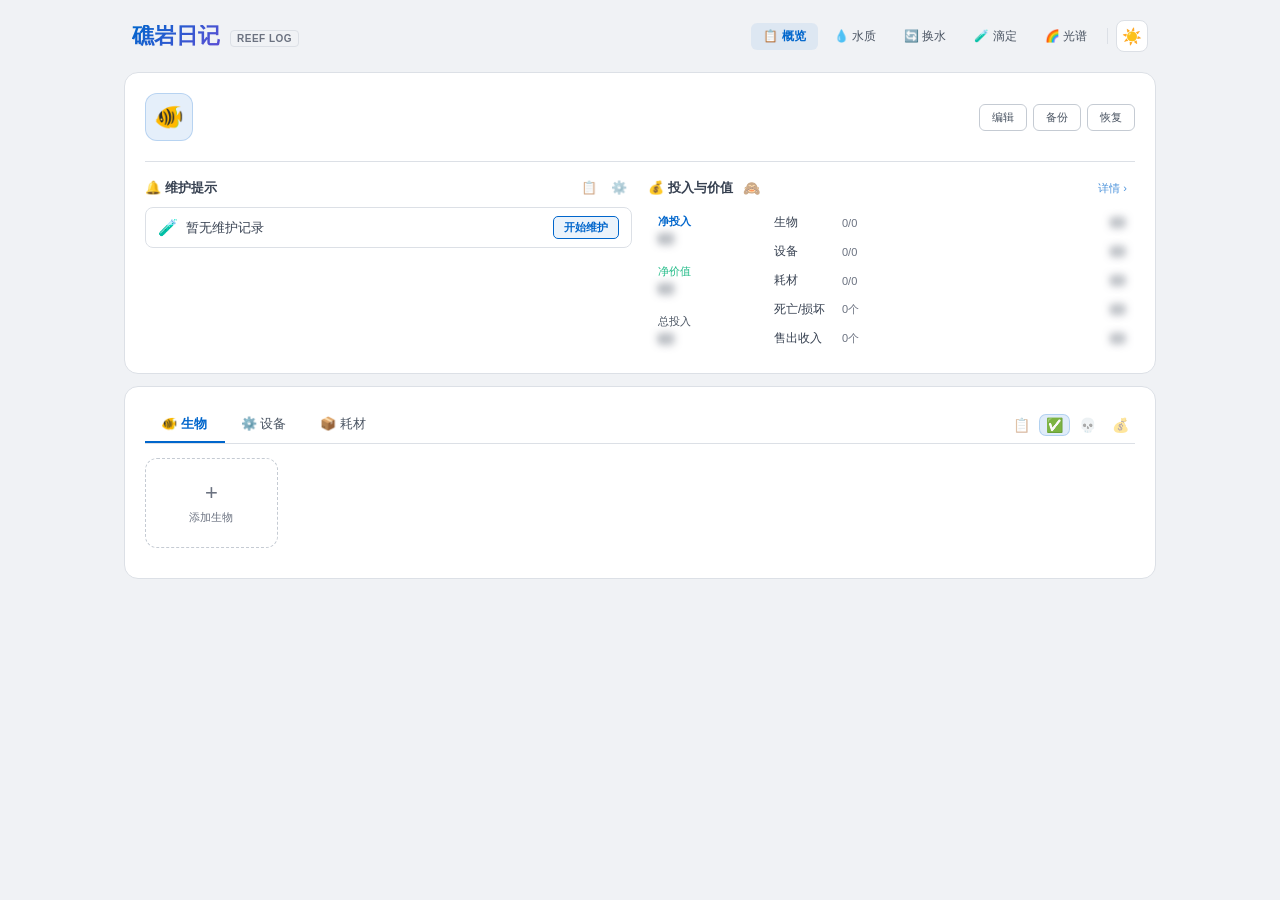
==== index.html @ 3baa6a27 "feat: replace coarse position select with fine-grained range slider (0-100%)" ====
<!DOCTYPE html>
<html lang="zh-CN" class="light">
<head>
<meta charset="UTF-8">
<meta name="viewport" content="width=device-width, initial-scale=1.0">
<title>礁岩日记 - 海水缸管理工具 | 水质记录·滴定计算·光谱生成</title>
<meta name="description" content="礁岩日记(REEF LOG)是一款海水缸管理工具,支持水质参数记录与趋势图表、换水计算、滴定量计算、光谱生成、生物设备耗材投资管理等功能。">
<meta name="keywords" content="海水缸,海缸管理,水质记录,珊瑚,滴定计算,换水计算,光谱,LPS,SPS,reef,海水鱼">
<link rel="icon" type="image/svg+xml" href="data:image/svg+xml,%3Csvg xmlns='http://www.w3.org/2000/svg' viewBox='0 0 64 64'%3E%3Crect width='64' height='64' rx='14' fill='%230a1628'/%3E%3Cpath d='M12 40Q20 20 32 30Q44 40 52 22' stroke='%2300d2ff' stroke-width='3' fill='none' stroke-linecap='round'/%3E%3Ccircle cx='32' cy='30' r='3' fill='%237b68ee'/%3E%3C/svg%3E">
<script src="js/chart.umd.min.js"></script>
<script src="js/chartjs-adapter-date-fns.min.js"></script>
<script src="js/qrcode.min.js"></script>
<link rel="stylesheet" href="css/base.css?v=20260506h">
<link rel="stylesheet" href="css/header.css?v=20260506h">
<link rel="stylesheet" href="css/pages.css?v=20260506h">
<link rel="stylesheet" href="css/water.css?v=20260506h">
<link rel="stylesheet" href="css/light.css?v=20260506h">
<link rel="stylesheet" href="css/change.css?v=20260506h">
<link rel="stylesheet" href="css/maintain.css?v=20260510">
<link rel="stylesheet" href="css/titrate.css?v=20260506h">
<link rel="stylesheet" href="css/tank.css?v=20260506h">
<link rel="stylesheet" href="css/profile.css?v=20260506h">
</head>
<body>
<div class="app-layout">
  <div class="tank-sidebar" id="tankBar"></div>
  <div class="container">


  <!-- ========== Shared Header ========== -->
  <div class="page-hd anim-in">
    <div class="left">
      <h1>礁岩日记</h1>
      <span class="badge" id="pageBadge"></span>
    </div>
    <div class="nav-right">
      <button class="nav-tab active" data-page="profile" onclick="switchPage('profile')">📋 概览</button>
      <button class="nav-tab" data-page="water" onclick="switchPage('water')">💧 水质</button>
      <button class="nav-tab" data-page="change" onclick="switchPage('change')">🔄 换水</button>
      
      <button class="nav-tab" data-page="titrate" onclick="switchPage('titrate')">🧪 滴定</button>
      <button class="nav-tab" data-page="light" onclick="switchPage('light')">🌈 光谱</button>
      <span class="nav-sep"></span>
      <button class="theme-btn" onclick="toggleTheme()" id="themeBtn" title="切换主题">🌙</button>
    </div>
  </div>


  <!-- ========== PAGE: Profile ========== -->
  <section class="page-section active" id="page-profile">
    <div class="card anim-in anim-d1" style="padding:20px;position:relative;overflow:hidden">
      <div class="pf-cover-bg" id="pfCoverBg"></div>
      <div class="profile-header" id="profileHeader"></div>
      <div class="pf-divider"></div>
      <div class="pf-columns">
        <div class="pf-col-left">
          <div class="pf-mod-title">🔔 维护提示 <span class="pf-mod-actions"><button class="pf-mod-btn" onclick="MT_openHistory()">📋</button><button class="pf-mod-btn" onclick="MT_openSettings()">⚙️</button></span></div>
          <div id="pfMaintBox"></div>
        </div>
        <div class="pf-col-right">
          <div class="pf-mod-title">💰 投入与价值 <button class="pf-eye-btn" id="pfEyeBtn" onclick="P_toggleEye()">🙈</button><span class="pf-inv-detail-btn" onclick="_showInvDetail()">详情 ›</span></div>
          <div id="pfInvestBox" class="pf-invest-grid pf-hidden"></div>
        </div>
      </div>
    </div>
    <div class="card anim-in anim-d2" style="padding:20px;margin-top:12px">
      <div class="pf-tab-row">
        <div class="pf-tab-bar" id="pfTabBar">
          <button class="pf-tab active" data-tab="livestock" onclick="P_switchTab('livestock')">🐠 生物 <span class="count" id="lsCount"></span></button>
          <button class="pf-tab" data-tab="equipment" onclick="P_switchTab('equipment')">⚙️ 设备 <span class="count" id="eqCount"></span></button>
          <button class="pf-tab" data-tab="consumable" onclick="P_switchTab('consumable')">📦 耗材 <span class="count" id="cmCount"></span></button>
        </div>
        <div class="pf-filter-slot" id="pfFilterSlot">
          <div class="inv-filter-bar" id="lsFilter" data-type="livestock"><button class="inv-ft" data-f="all" onclick="P_filter(this)" title="全部">📋</button><button class="inv-ft active" data-f="active" onclick="P_filter(this)" title="存活">✅</button><button class="inv-ft" data-f="dead" onclick="P_filter(this)" title="死亡">💀</button><button class="inv-ft" data-f="sold" onclick="P_filter(this)" title="售出">💰</button></div>
          <div class="inv-filter-bar" id="eqFilter" data-type="equipment" style="display:none"><button class="inv-ft" data-f="all" onclick="P_filter(this)" title="全部">📋</button><button class="inv-ft active" data-f="active" onclick="P_filter(this)" title="使用中">✅</button><button class="inv-ft" data-f="broken" onclick="P_filter(this)" title="损坏">💔</button><button class="inv-ft" data-f="sold" onclick="P_filter(this)" title="售出">💰</button></div>
          <div class="inv-filter-bar" id="cmFilter" data-type="consumable" style="display:none"><button class="inv-ft" data-f="all" onclick="P_filter(this)" title="全部">📋</button><button class="inv-ft active" data-f="active" onclick="P_filter(this)" title="在用">⚡</button><button class="inv-ft" data-f="empty" onclick="P_filter(this)" title="用完">⭕</button><button class="inv-ft" data-f="expired" onclick="P_filter(this)" title="过期">⏰</button></div>
        </div>
      </div>
      <div class="pf-tab-panel" id="panelLivestock"><div id="lsGrid"></div></div>
      <div class="pf-tab-panel" id="panelEquipment" style="display:none"><div id="eqGrid"></div></div>
      <div class="pf-tab-panel" id="panelConsumable" style="display:none"><div id="cmGrid"></div></div>
    </div>
  </section>


    <!-- Import Modal -->
    <div class="imp-overlay" id="impOverlay" onclick="if(event.target===this)IMP_close()">
      <div class="imp-box">
        <h4 id="impTitle">导入数据</h4>
        <p class="imp-hint">支持 JSON 或 CSV 格式。粘贴数据或选择文件导入。</p>
        <div class="imp-tabs">
          <span class="imp-tab active" onclick="IMP_switchTab('paste')">粘贴</span>
          <span class="imp-tab" onclick="IMP_switchTab('file')">文件</span>
        </div>
        <div class="imp-paste-area" id="impPasteArea">
          <textarea id="impTextarea" rows="10" placeholder="粘贴 JSON 数组或 CSV 内容..."></textarea>
        </div>
        <div class="imp-file-area" id="impFileArea" style="display:none">
          <input type="file" id="impFileInput" accept=".json,.csv,.txt" onchange="IMP_onFile(event)">
          <div class="imp-file-name" id="impFileName"></div>
        </div>
        <div class="imp-format-help">
          <details>
            <summary>格式说明</summary>
            <div class="imp-format-content">
              <p><b>JSON 格式</b>：数组，每项包含字段如 name, breed, size, status 等</p>
              <pre>[{"name":"小丑鱼","breed":"公子","size":"4cm","status":"alive"}]</pre>
              <p><b>CSV 格式</b>：首行为字段名，逗号分隔</p>
              <pre>name,breed,size,status
小丑鱼,公子,4cm,alive</pre>
            </div>
          </details>
        </div>
        <div class="imp-preview" id="impPreview"></div>
        <div class="if-actions">
          <button class="btn btn-ghost" onclick="IMP_close()">取消</button>
          <button class="btn" onclick="IMP_preview()">预览</button>
          <button class="btn" onclick="IMP_confirm()" id="impConfirmBtn" disabled>确认导入</button>
        </div>
      </div>
    </div>

  <!-- ========== PAGE: Water ========== -->
  <section class="page-section" id="page-water">
    <div class="card anim-in anim-d1">
      <div class="card-toolbar">
        <input type="text" id="qDate" class="qb-date" placeholder="YYYY-MM-DD">
        <div class="qb-fields" id="qbFields"></div>
        <span class="tb-sep"></span>
        <button class="btn-data" onclick="openModal()">📋 数据</button>
        <button class="btn-data" onclick="toggleOverview()">📊 全览</button>
        <span class="auto-label" id="autoBackLabel" style="display:none"><span class="auto-dot"></span>自动备份</span>
      </div>
      <div class="chart-outer" id="chartOuter">
        <div class="lane-labels" id="laneLabels"></div>
        <div class="chart-wrap" id="chartWrap">
          <div class="chart-inner" id="chartInner"><canvas id="mainChart"></canvas></div>
        </div>
        <div id="customTooltip"></div>
      </div>
      <div id="chartEmpty" style="display:none;text-align:center;padding:48px 16px;color:var(--text3);font-size:15px">暂无数据，请在下方表格中添加水质记录</div>
    </div>
  </section>

  <!-- ========== PAGE: Light ========== -->
  <section class="page-section" id="page-light">
    <div class="card ptable anim-in anim-d1">
      <div class="top-bar">
        <div class="seg" id="seg">
          <div class="seg-slider"></div>
          <button class="seg-item active" id="segQ" onclick="L_setMode('quick')">快速设置</button>
          <button class="seg-item" id="segA" onclick="L_setMode('adv')">高级设置</button>
        </div>
        <button class="btn-reset" onclick="L_resetAll()" title="重置默认">↺</button>
      </div>
      <div class="prow header">
        <div class="pcell"></div>
        <div class="pcell">开灯时间</div>
        <div class="pcell">总时长</div>
        <div class="pcell">高峰时长</div>
        <div class="pcell">高峰功率</div>
      </div>
      <div class="mode-content">
        <div class="mode-panel quick" id="quickPanel">
          <div class="prow" id="globalRow">
            <div class="pcell"></div>
            <div class="pcell" id="g0"></div>
            <div class="pcell" id="g1"></div>
            <div class="pcell" id="g2"></div>
            <div class="pcell" id="g3"></div>
          </div>
        </div>
        <div class="mode-panel adv" id="advPanel">
          <div id="chBody"></div>
        </div>
      </div>
    </div>
    <div class="card chart-sec anim-in anim-d2">
      <button class="btn-data" onclick="L_openDataModal()">📊 强度数据</button>
      <div class="chart-wrap" style="height:380px;overflow:visible"><canvas id="lightChart"></canvas></div>
    </div>
    <div class="modal-overlay" id="lightDataModal" onclick="if(event.target===this)L_closeDataModal()">
      <div class="modal" style="max-width:90vw;max-height:80vh;padding:20px;overflow:auto">
        <h3 style="font-size:16px;margin-bottom:12px">📊 光照强度数据</h3>
        <button class="modal-close" onclick="L_closeDataModal()" style="position:absolute;top:12px;right:16px">✕</button>
        <div style="overflow-x:auto"><table id="dataTable"></table></div>
      </div>
    </div>
    <div class="card qr-sec anim-in anim-d3">
      <div class="qr-head">
        <h3>光谱二维码导出</h3>
        <select id="qrBrand" class="qr-sel"><option value="aipai">艾派 (AiPai)</option></select>
      </div>
      <div id="qrcode"></div>
      <p style="font-size:12px;color:var(--text3);text-align:center">💡 长按或右键二维码保存图片</p>
    </div>
  </section>

  <!-- ========== PAGE: Change ========== -->
  <section class="page-section" id="page-change">
    <div class="card anim-in anim-d1" style="padding:24px">
      <div class="config-row">
        <div class="config-item">
          <label>🐠 缸总水体</label>
          <input type="number" id="tankTotal" value="70" step="1" oninput="calc()">
          <span class="unit">L</span>
        </div>
        <div class="config-item">
          <label>🧂 盐度</label>
          <input type="number" id="salinity" value="36" step="0.5" oninput="salFromPPT()">
          <span class="unit">‰</span>
          <span class="unit" style="margin:0 2px;color:var(--text5)">/</span>
          <input type="number" id="sg" value="1.027" step="0.001" oninput="salFromSG()" style="width:64px">
          <span class="unit">SG</span>
        </div>
      </div>
      <div class="sec-label" style="margin-top:20px">📝 本次换水参数</div>
      <div class="input-row">
        <div class="input-group">
          <label>换水量 <span class="unit">(L)</span></label>
          <input type="number" id="waterVolume" value="12" step="1" oninput="calc()">
        </div>
        <div class="input-group">
          <label>室内温度 <span class="unit">(°C)</span></label>
          <input type="number" id="roomTemp" value="25" step="0.5" oninput="calc()">
        </div>
        <div class="input-group">
          <label>调温水温度 <span class="unit">(°C)</span></label>
          <input type="number" id="adjTemp" value="2" step="0.5" oninput="calc()">
        </div>
        <div class="input-group">
          <label>目标温度 <span class="unit">(°C)</span></label>
          <input type="number" id="targetTemp" value="25" step="0.5" oninput="calc()">
        </div>
      </div>
      <div class="sep"></div>
      <div class="sec-label">📊 计算结果</div>
      <div class="result-row">
        <div class="result-card rc-blue">
          <div class="r-icon">🚰</div>
          <div class="r-label">室温水</div>
          <div class="r-value" id="rRoom">-<span class="r-unit">L</span></div>
        </div>
        <div class="result-card rc-orange">
          <div class="r-icon">🌡️</div>
          <div class="r-label">调温水</div>
          <div class="r-value" id="rAdj">-<span class="r-unit">L</span></div>
        </div>
        <div class="result-card rc-green">
          <div class="r-icon">🧂</div>
          <div class="r-label">盐量</div>
          <div class="r-value" id="rSalt">-<span class="r-unit">g</span></div>
        </div>
        <div class="result-card rc-purple">
          <div class="r-icon">📐</div>
          <div class="r-label">换水比例</div>
          <div class="r-value" id="rRatio">-<span class="r-unit">%</span></div>
        </div>
      </div>
      <div class="tip">
        <strong>💡 说明</strong>　室温水与调温水（热水/冰水）混合达到目标温度<br>
        公式：室温水 = 换水量 × (调温水温度 − 目标温度) ÷ (调温水温度 − 室温)
      </div>
    </div>
  </section>

  <!-- ========== PAGE: Titrate ========== -->
  <section class="page-section" id="page-titrate">
    <!-- Solution config -->
    <div class="card anim-in anim-d1" style="padding:24px">
      <div class="sec-label">🧪 溶液配方（分析纯）</div>
      <p style="font-size:11px;color:var(--text4);margin-bottom:12px">红色数值为固定参数，请勿修改。调整纯净水量和分析纯量来配制溶液。</p>
      <div class="config-row" style="margin-bottom:8px">
        <div class="config-item">
          <label>🐠 缸水量</label>
          <input type="number" id="tTank" value="70" step="1" oninput="tCalc()">
          <span class="unit">L</span>
        </div>
      </div>
      <div style="overflow-x:auto">
        <table class="t-table">
          <thead>
            <tr>
              <th>元素</th>
              <th>所需量(g/L·ppm)</th>
              <th>纯净水(ml)</th>
              <th>分析纯(g)</th>
              <th>浓度比</th>
              <th>每ppm需(ml)</th>
              <th>理论体积(ml)</th>
            </tr>
          </thead>
          <tbody>
            <tr>
              <td class="t-name" style="color:#f59e0b">钙<span class="t-sub">无水氯化钙</span></td>
              <td class="t-fixed">0.004</td>
              <td><input type="number" id="tCaW" value="1000" oninput="tCalc()"></td>
              <td><input type="number" id="tCaG" value="100" oninput="tCalc()"></td>
              <td class="t-out" id="tCaF">-</td>
              <td class="t-out" id="tCaML">-</td>
              <td class="t-out" id="tCaH">-</td>
            </tr>
            <tr>
              <td class="t-name" style="color:#22bbaa">镁<span class="t-sub">六水氯化镁</span></td>
              <td class="t-fixed">0.009</td>
              <td><input type="number" id="tMgW" value="1000" oninput="tCalc()"></td>
              <td><input type="number" id="tMgG" value="500" oninput="tCalc()"></td>
              <td class="t-out" id="tMgF">-</td>
              <td class="t-out" id="tMgML">-</td>
              <td class="t-out" id="tMgH">-</td>
            </tr>
            <tr>
              <td class="t-name" style="color:#aa66dd">KH<span class="t-sub">碳酸氢钠</span></td>
              <td class="t-fixed">0.03</td>
              <td><input type="number" id="tKHW" value="1000" oninput="tCalc()"></td>
              <td><input type="number" id="tKHG" value="50" oninput="tCalc()"></td>
              <td class="t-out" id="tKHF">-</td>
              <td class="t-out" id="tKHML">-</td>
              <td class="t-out" id="tKHH">-</td>
            </tr>

            <tr>
              <td class="t-name" style="color:#f0c040">钾<span class="t-sub">氯化钾 · 新手慎用</span></td>
              <td class="t-fixed">0.002</td>
              <td><input type="number" id="tKW" value="1000" oninput="tCalc()"></td>
              <td><input type="number" id="tKG" value="200" oninput="tCalc()"></td>
              <td class="t-out" id="tKF">-</td>
              <td class="t-out" id="tKML">-</td>
              <td class="t-out" id="tKH_">—</td>
            </tr>
          </tbody>
        </table>
      </div>
    </div>

    <!-- Test & titration -->
    <div class="card anim-in anim-d2" style="padding:24px;margin-top:16px">
      <div class="sec-label">📊 滴定量计算</div>
      <p style="font-size:11px;color:var(--text4);margin-bottom:12px">输入两次测试值和间隔天数，自动计算每天需要滴定的毫升数</p>
      <div style="overflow-x:auto">
        <table class="t-table">
          <thead>
            <tr>
              <th>元素</th>
              <th>初次测试值</th>
              <th>最后测试值</th>
              <th>间隔(天)</th>
              <th>下降值</th>
              <th>日消耗</th>
              <th>每日滴定(ml)</th>
            </tr>
          </thead>
          <tbody>
            <tr>
              <td class="t-name" style="color:#f59e0b">钙</td>
              <td><input type="number" id="tCa1" value="465" oninput="tCalc()"></td>
              <td><input type="number" id="tCa2" value="435" oninput="tCalc()"></td>
              <td><input type="number" id="tCaD" value="7" min="1" oninput="tCalc()"></td>
              <td class="t-out" id="tCaDrop">-</td>
              <td class="t-out" id="tCaDaily">-</td>
              <td class="t-result" id="tCaResult">-</td>
            </tr>
            <tr>
              <td class="t-name" style="color:#22bbaa">镁</td>
              <td><input type="number" id="tMg1" value="1380" oninput="tCalc()"></td>
              <td><input type="number" id="tMg2" value="1350" oninput="tCalc()"></td>
              <td><input type="number" id="tMgD" value="7" min="1" oninput="tCalc()"></td>
              <td class="t-out" id="tMgDrop">-</td>
              <td class="t-out" id="tMgDaily">-</td>
              <td class="t-result" id="tMgResult">-</td>
            </tr>
            <tr>
              <td class="t-name" style="color:#aa66dd">KH</td>
              <td><input type="number" id="tKH1" value="9" step="0.1" oninput="tCalc()"></td>
              <td><input type="number" id="tKH2" value="8.1" step="0.1" oninput="tCalc()"></td>
              <td><input type="number" id="tKHD" value="7" min="1" oninput="tCalc()"></td>
              <td class="t-out" id="tKHDrop">-</td>
              <td class="t-out" id="tKHDaily">-</td>
              <td class="t-result" id="tKHResult">-</td>
            </tr>

            <tr>
              <td class="t-name" style="color:#f0c040">钾</td>
              <td><input type="number" id="tK1" value="450" oninput="tCalc()"></td>
              <td><input type="number" id="tK2" value="435" oninput="tCalc()"></td>
              <td><input type="number" id="tKD" value="7" min="1" oninput="tCalc()"></td>
              <td class="t-out" id="tKDrop">-</td>
              <td class="t-out" id="tKDaily">-</td>
              <td class="t-result" id="tKResult">-</td>
            </tr>
          </tbody>
        </table>
      </div>
    </div>



    <!-- Tips -->
    <div class="card anim-in" style="padding:24px;margin-top:16px;animation-delay:.32s">
      <div class="sec-label">📖 使用说明</div>
      <div class="t-tips">
        <p>1. 先配制溶液：按配方表用纯净水（RO/蒸馏水）溶解分析纯</p>
        <p>2. 测两次水质：间隔 3-7 天，不添加任何元素，记录数值变化</p>
        <p>3. 填入表格自动算出每天滴定量，设置滴定泵即可</p>
        <p style="margin-top:8px"><strong>⚠️ 安全提升上限</strong>：钙/钾 ≤10/天，镁 ≤20/天，KH ≤2/天</p>
        <p><strong>⚠️ 提升顺序</strong>：先镁 → 再钙 → 最后 KH</p>
        <p><strong>⚠️ 间隔添加</strong>：不同元素间隔 10-20 分钟</p>
      </div>
    </div>
  </section>

</div>


<!-- Tank form modal -->
<div class="tf-overlay" id="tankFormOverlay" onclick="if(event.target===this)TF_close()">
  <div class="tf-box">
    <h4 id="tfTitle" style="font-size:15px;font-weight:600;margin-bottom:14px">新建鱼缸</h4>
    <div class="if-row"><label class="req">名称</label><input id="tfName" placeholder="如 客厅海缸"></div>
    <div class="if-row"><label class="req">类型</label><select id="tfType"><option value="LPS">LPS</option><option value="SPS">SPS</option><option value="FOT">FOT</option><option value="NPS">NPS</option><option value="其他">其他</option></select></div>
    <div class="if-row"><label class="req">水体</label><input type="number" id="tfVolume" placeholder="升" step="1"><span style="color:var(--text4);font-size:12px;margin-left:-4px">L</span></div>
    <div class="if-row"><label>开缸日期</label><input type="date" id="tfStart"></div>
    <div class="if-row"><label>维护周期</label><input type="number" id="tfMaintCycle" placeholder="天" step="1"><span style="color:var(--text4);font-size:12px;margin-left:-4px">天</span></div>
    <div class="if-row"><label>购入渠道</label><input id="tfSource" placeholder="选填"></div>
    <div class="if-row"><label>价格</label><input type="number" id="tfPrice" placeholder="¥"></div>
    <div class="if-row"><label>封面</label><input id="tfCover" placeholder="图片或视频链接"></div>
    <div class="if-row"><label>封面位置</label><div style="display:flex;align-items:center;gap:8px;flex:1"><span style="font-size:11px;color:var(--text3)">上</span><input type="range" id="tfCoverPos" min="0" max="100" value="50" style="flex:1" oninput="document.getElementById('tfCoverPosVal').textContent=this.value+'%'"><span style="font-size:11px;color:var(--text3)">下</span><span id="tfCoverPosVal" style="font-size:11px;color:var(--text3);min-width:30px">50%</span></div></div>
    <div class="if-row"><label>备注</label><textarea id="tfNotes" rows="2" placeholder="选填"></textarea></div>
    <div class="if-actions"><button class="btn-ghost" onclick="TF_close()">取消</button><button class="btn" id="tfSubmit" onclick="TF_save()">创建</button></div>
  </div>
</div>

<!-- Item form modal (livestock/equipment/consumable) -->
<div class="if-overlay" id="itemFormOverlay" onclick="if(event.target===this)IF_close()">
  <div class="if-box">
    <h4 id="ifTitle">添加生物</h4>
    <div class="if-top">
      <div class="if-top-fields" id="ifTopFields"></div>
      <div class="if-icon-display" id="ifIconDisplay" onclick="IP_open()" title="选择图标"><span class="if-icon-plus">+</span><span class="if-icon-hint">图标</span></div>
    </div>
    <div id="ifFields"></div>
    <div id="ifChildrenBox" style="display:none"></div>
    <div class="if-actions"><button class="btn-ghost" onclick="IF_close()">取消</button><button class="btn-del" id="ifDelBtn" style="display:none" onclick="IF_del()">删除</button><button class="btn-breed" id="ifBreedBtn" style="display:none" onclick="P_breedItem()">🌱 繁殖</button><button class="btn" onclick="IF_save()">保存</button></div>
  </div>
</div>

<div class="if-overlay" id="childFormOverlay" onclick="if(event.target===this)CE_close()" onkeydown="if(event.key==='Escape')CE_close()">
  <div class="if-box">
    <h4 id="ceTitle">编辑子体</h4>
    <div id="ceFields"></div>
    <div class="if-actions"><button class="btn-ghost" onclick="CE_close()">取消</button><button class="btn-del" onclick="CE_del()">删除</button><button class="btn" onclick="CE_save()">保存</button></div>
  </div>
</div>

<!-- Tank context menu -->
<div class="tank-ctx" id="tankCtx" style="display:none">
  <button onclick="TK_rename()">重命名</button>
  <button onclick="TK_edit()">编辑档案</button>
  <button class="danger" onclick="TK_del()">删除鱼缸</button>
</div>

<!-- Shared toast -->
<div class="toast" id="toast"></div>

<!-- Water: hidden file input -->

<!-- Water: data modal -->
<div class="modal-overlay" id="dataModal" onclick="if(event.target===this)closeModal()">
  <div class="modal">
    <div class="modal-hd">
      <h3><span class="dot"></span>水质数据<button class="btn-reset" onclick="resetAll()" title="重置">↻</button></h3>
      <button class="modal-close" onclick="closeModal()">✕</button>
    </div>
    <div class="modal-bd">
      <div class="sec-label">🎯 目标与范围</div>
      <div class="tgt-grid" id="tgtGrid"></div>
      <div class="sec-label">📊 水质记录</div>
      <div class="tbl-wrap"><table><thead id="thead"></thead><tbody id="tbody"></tbody></table></div>
      <div class="expand-bar" id="expandBar" style="display:none">
        <button class="expand-btn" id="expandBtn" onclick="toggleExpand()">查看更早数据 <span class="arrow">▼</span></button>
      </div>
    </div>
  </div>
</div>

<!-- Water: delete confirm -->
<div class="cfm-overlay" id="delCfm" onclick="if(event.target===this)closeDel()">
  <div class="cfm-box"><p id="delMsg"></p>
    <div class="cfm-btns"><button class="btn-ghost" onclick="closeDel()">取消</button><button class="btn-del" id="delOk">删除</button></div>
  </div>
</div>

<!-- Water: new field modal -->
<div class="nf-overlay" id="nfModal" onclick="if(event.target===this)closeNf()">
  <div class="nf-box">
    <h4>添加水质指标</h4>
    <div class="nf-row"><label>标识</label><input id="nfKey" placeholder="英文小写, 如 sal"></div>
    <div class="nf-row"><label>名称</label><input id="nfName" placeholder="如 盐度"></div>
    <div class="nf-row"><label>颜色</label><input id="nfColor" type="color" value="#66ccff"></div>
    <div class="nf-row"><label>目标</label><input id="nfTgt" type="text" inputmode="decimal" placeholder="目标值"></div>
    <div class="nf-row"><label>下限</label><input id="nfLo" type="text" inputmode="decimal"></div>
    <div class="nf-row"><label>上限</label><input id="nfHi" type="text" inputmode="decimal"></div>
    <div class="nf-btns"><button class="btn-ghost" onclick="closeNf()">取消</button><button class="btn" onclick="doAddField()">添加</button></div>
  </div>
</div>

<script src="js/utils.js?v=20260506h"></script>
<script src="js/tank.js?v=20260506h"></script>
<script src="js/profile.js?v=20260506h"></script>
<script src="js/backup.js?v=20260506h"></script>
<script src="js/router.js?v=20260506h"></script>
<script src="js/water.js?v=20260506h"></script>
<script src="js/light.js?v=20260506h"></script>
<script src="js/maintain.js?v=20260510"></script>
<script src="js/change.js?v=20260506h"></script>
<script src="js/titrate.js?v=20260506h"></script>
<script src="js/init.js?v=20260506h"></script>
<!-- ========== Icon Picker Modal ========== -->
  <div class="ip-overlay" id="iconPickerOverlay" onclick="if(event.target===this)IP_close()">
    <div class="ip-box">
      <div class="ip-header"><span>选择图标</span><button class="modal-close" onclick="IP_close()">✕</button></div>
      <div class="ip-content">
        <div class="ip-left" id="ipGrid"></div>
        <div class="ip-right">
          <div class="ip-right-top"><div class="ip-big-preview" id="ipPreview"><span class="ip-no">未选择</span></div></div>
          <div class="ip-right-bottom">
            <div class="ip-color-section">
              <span class="ip-color-label">颜色</span>
              <div class="ip-color-grid" id="ipColorGrid"></div>
              <div class="ip-color-hex">
                <input type="text" id="ipHexInput" value="#4a90d9" maxlength="7" placeholder="#hex" oninput="IP_onHex(this.value)">
                <div class="ip-hex-preview" id="ipHexPreview" style="background:#4a90d9"></div>
              </div>
            </div>
            <div class="ip-glow-section">
              <span class="ip-color-label">荧光 <span id="ipGlowVal" class="ip-glow-val">关</span></span>
              <div class="ip-glow-btns">
                <button class="ip-glow-btn active" data-g="0" onclick="IP_setGlow(0)">关</button>
                <button class="ip-glow-btn" data-g="1" onclick="IP_setGlow(1)">弱</button>
                <button class="ip-glow-btn" data-g="2" onclick="IP_setGlow(2)">中</button>
                <button class="ip-glow-btn" data-g="3" onclick="IP_setGlow(3)">强</button>
              </div>
            </div>
          </div>
        </div>
      </div>
      <div class="ip-footer"><button class="btn" onclick="IP_confirm()">确认</button></div>
    </div>
  </div>

    <!-- Backup/Restore Overlay -->
    <div class="bk-overlay" id="bkOverlay" onclick="if(event.target===this)BK_close()">
      <div class="bk-box">
        <h4>📦 数据备份与恢复</h4>
        <p class="bk-hint">导出所有鱼缸数据为 JSON 文件，或从备份文件恢复。</p>
        <div class="bk-actions">
          <button class="btn" onclick="BK_export()">📤 导出备份</button>
          <button class="btn btn-ghost" onclick="document.getElementById('bkFileInput').click()">📥 导入恢复</button>
          <input type="file" id="bkFileInput" accept=".json" style="display:none" onchange="BK_import(event)">
        </div>
        <div class="bk-info" id="bkInfo"></div>
        <div class="if-actions" style="margin-top:16px">
          <button class="btn btn-ghost" onclick="BK_close()">关闭</button>
        </div>
      </div>
    </div>

</div><!-- app-layout -->
</body>
</html>
---- css/base.css ----
:root{
  --bg:#0a1628;--card:#131d2f;--border:#1e2d45;--border2:#2a3a52;
  --text:#e0e6ed;--text2:#8ba3c7;--text3:#6b7a8d;--text4:#4a5a6d;--text5:#3a4a62;
  --input-bg:#0a1628;--hover:rgba(0,210,255,.03);--accent:#00d2ff;--accent2:#7b68ee;
  --warn:#ff4444;--shadow:rgba(0,0,0,.3);--card-hover-border:#1e3a5a;--card-hover-shadow:rgba(0,210,255,.04);
  --qr-bg:#fff;--stp-bg:#1e2d45;--stp-hover:#2a3a52;--stp-active:#3b4e6d;
  --pill-off:#2a3a52;--seg-bg:#0a1628;--seg-border:#2a3a52;--seg-text:#6b7a8d;
  --row-border:#111b2d;--modal-hover:#172238;
  --scrollbar:#2a3a52;--scrollbar-hover:#3a5a72;
}
html.light{
  --bg:#f0f2f5;--card:#ffffff;--border:#dce0e6;--border2:#c5cbd3;
  --text:#111827;--text2:#374151;--text3:#4b5563;--text4:#6b7280;--text5:#9ca3af;
  --input-bg:#f7f8fa;--hover:rgba(0,120,200,.04);--accent:#0066cc;--accent2:#5b4ed4;
  --warn:#e02020;--shadow:rgba(0,0,0,.10);--card-hover-border:#b0bec5;--card-hover-shadow:rgba(0,120,200,.08);
  --qr-bg:#fff;--stp-bg:#e5e7eb;--stp-hover:#d1d5db;--stp-active:#c5cbd3;
  --pill-off:#c5cbd3;--seg-bg:#f7f8fa;--seg-border:#c5cbd3;--seg-text:#6b7280;
  --row-border:#f0f2f5;--modal-hover:#f7f8fa;
  --scrollbar:#c5cbd3;--scrollbar-hover:#9ca3af;
}
*{margin:0;padding:0;box-sizing:border-box}
input[type=number]::-webkit-inner-spin-button,input[type=number]::-webkit-outer-spin-button{-webkit-appearance:none;margin:0}
input[type=number]{-moz-appearance:textfield}
body{font-family:-apple-system,BlinkMacSystemFont,'Segoe UI',sans-serif;background:var(--bg);color:var(--text);min-height:100vh;transition:background .3s,color .3s;overflow-x:hidden;scrollbar-gutter:stable}
.container{max-width:1080px;margin:0 auto;padding:20px 24px;flex:1;min-width:0}
---- css/header.css ----
/* === Header + Nav === */
.page-hd{display:flex;justify-content:space-between;align-items:center;margin-bottom:20px;padding:0 8px}
.page-hd .left{display:flex;align-items:baseline;gap:10px}
.page-hd h1{font-size:22px;font-weight:700;background:linear-gradient(135deg,var(--accent),var(--accent2));-webkit-background-clip:text;-webkit-text-fill-color:transparent;background-clip:text;margin:0;line-height:1}
.page-hd .badge{font-size:10px;color:var(--text4);border:1px solid var(--border);border-radius:4px;padding:2px 6px;font-weight:600;letter-spacing:0.5px;position:relative;top:-1px}
.nav-right{display:flex;align-items:center;gap:4px}
.nav-tab{padding:5px 12px;font-size:12px;font-weight:500;color:var(--text3);text-decoration:none;border-radius:6px;transition:all .2s;white-space:nowrap;cursor:pointer;border:none;background:none}
.nav-tab:hover{color:var(--text);background:var(--hover)}
.nav-tab.active{color:var(--accent);background:color-mix(in srgb,var(--accent) 8%,transparent);font-weight:600}
.nav-sep{width:1px;height:16px;background:var(--border);margin:0 4px;flex-shrink:0;display:inline-block;vertical-align:middle}
.theme-btn{background:var(--card);border:1px solid var(--border);color:var(--text3);width:32px;height:32px;border-radius:8px;cursor:pointer;font-size:16px;display:flex;align-items:center;justify-content:center;transition:all .3s}
.theme-btn:hover{border-color:var(--accent);color:var(--accent)}
---- css/pages.css ----
/* === Page sections === */
.page-section{display:none}
.page-section.active{display:block}

@keyframes fadeUp{from{opacity:0;transform:translateY(18px)}to{opacity:1;transform:translateY(0)}}
.anim-in{animation:fadeUp .5s cubic-bezier(.22,1,.36,1) both}
.anim-d1{animation-delay:.08s}
.anim-d2{animation-delay:.16s}
.anim-d3{animation-delay:.24s}
---- css/water.css ----
/* === Water styles === */
.card{background:var(--card);border:1px solid var(--border);border-radius:14px;padding:20px;position:relative;transition:border-color .4s,box-shadow .4s,background .3s}
.card:hover{border-color:var(--card-hover-border);box-shadow:0 4px 24px var(--card-hover-shadow)}
.card-toolbar{display:flex;align-items:center;gap:8px;margin-bottom:12px}
.qb-date{background:var(--input-bg);border:1px solid var(--border);color:var(--text);padding:5px 8px;border-radius:7px;font-size:12px;font-weight:500;outline:none;transition:border-color .3s;width:96px;flex-shrink:0}
.qb-date:focus{border-color:var(--accent)}
.qb-fields{display:flex;gap:5px;align-items:center;flex:1;min-width:0}
.qb-field{display:flex;align-items:center;gap:3px;flex:1;min-width:0}
.qb-field .qd{width:5px;height:5px;border-radius:50%;flex-shrink:0}
.qb-field input{background:var(--input-bg);border:1px solid var(--border);color:var(--text);width:100%;min-width:0;padding:5px 4px;border-radius:7px;font-size:12px;text-align:center;outline:none;transition:border-color .3s,box-shadow .3s}
.qb-field input:focus{border-color:var(--accent);box-shadow:0 0 0 2px color-mix(in srgb,var(--accent) 12%,transparent)}
.qb-field input::placeholder{color:var(--text5);font-size:10px}
.tb-sep{width:1px;height:20px;background:var(--border);flex-shrink:0;margin:0 2px}
.btn-data{background:var(--card);border:1px solid var(--border2);color:var(--text3);border-radius:7px;padding:5px 12px;font-size:12px;font-weight:500;cursor:pointer;transition:all .3s;white-space:nowrap;flex-shrink:0}
.btn-data:hover{border-color:var(--accent);color:var(--accent)}
.chart-wrap{position:relative;height:640px;overflow-x:auto;overflow-y:hidden;-webkit-overflow-scrolling:touch;scrollbar-width:none}
.chart-wrap::-webkit-scrollbar{display:none}
.chart-inner{height:100%;min-width:100%}
.chart-outer{position:relative}
.overview-btn{position:absolute;top:8px;left:8px;z-index:10;background:var(--card);border:1px solid var(--border);color:var(--text3);padding:4px 10px;border-radius:6px;cursor:pointer;font-size:11px;font-weight:500;transition:all .2s;display:flex;align-items:center;gap:4px}
.overview-btn:hover{border-color:var(--accent);color:var(--accent)}
.overview-btn.active{color:var(--accent);border-color:var(--accent);background:color-mix(in srgb,var(--accent) 8%,transparent)}
.lane-labels{position:absolute;right:0;top:0;bottom:0;z-index:10;pointer-events:none;width:100px}
.lane-lbl{position:absolute;right:8px;pointer-events:none;white-space:nowrap;font-size:12px;font-weight:700;letter-spacing:.3px;padding:2px 8px;border-radius:4px;background:color-mix(in srgb,var(--card) 90%,transparent);backdrop-filter:blur(4px)}
#customTooltip{position:absolute;pointer-events:none;background:var(--card);border:1px solid var(--border);border-radius:10px;padding:10px 14px;font-size:12px;box-shadow:0 4px 20px var(--shadow);z-index:20;opacity:0;transition:opacity .15s ease;white-space:nowrap}
#customTooltip.show{opacity:1}
#customTooltip .tt-title{font-size:13px;font-weight:600;color:var(--text);margin-bottom:6px}
#customTooltip .tt-row{display:flex;align-items:center;gap:6px;padding:1px 0}
#customTooltip .tt-dot{width:8px;height:8px;border-radius:50%;flex-shrink:0}
#customTooltip .tt-name{color:var(--text3);min-width:32px}
#customTooltip .tt-val{font-weight:600;color:var(--text)}
#customTooltip .tt-warn{color:var(--warn)}
.modal-overlay{display:none;position:fixed;inset:0;background:rgba(0,0,0,0);z-index:100;align-items:center;justify-content:center;transition:background .3s}
.modal-overlay.open{display:flex;background:rgba(0,0,0,.55)}
.modal{background:var(--card);border:1px solid var(--border);border-radius:14px;padding:0;max-width:760px;width:96%;max-height:88vh;overflow:hidden;display:flex;flex-direction:column;transform:scale(.92) translateY(12px);opacity:0;transition:transform .35s cubic-bezier(.22,1,.36,1),opacity .3s,background .3s}
.modal-overlay.open .modal{transform:scale(1) translateY(0);opacity:1}
.modal-hd{display:flex;justify-content:space-between;align-items:center;padding:16px 20px 12px;border-bottom:1px solid var(--border);flex-shrink:0}
.modal-hd h3{font-size:15px;font-weight:600;display:flex;align-items:center;gap:8px}
.modal-hd h3 .dot{width:8px;height:8px;border-radius:50%;background:linear-gradient(135deg,var(--accent),var(--accent2))}
.modal-close{background:0;border:none;color:var(--text3);font-size:20px;cursor:pointer;line-height:1;transition:color .2s,transform .2s;padding:4px}
.modal-close:hover{color:var(--warn);transform:rotate(90deg)}
.modal-bd{overflow-y:auto;padding:0 20px 20px;flex:1}
.sec-label{font-size:12px;color:var(--text3);text-transform:uppercase;letter-spacing:.5px;margin:16px 0 8px;font-weight:700;display:flex;align-items:center;gap:6px}
.tgt-grid{display:flex;gap:8px;flex-wrap:wrap;margin-bottom:4px}
.tgt-card{background:var(--input-bg);border:1px solid var(--border);border-radius:10px;padding:10px;display:flex;flex-direction:column;gap:5px;transition:border-color .3s;flex:1;min-width:105px;max-width:160px}
.tgt-card:hover{border-color:var(--border2)}
.tgt-card .tgt-hd{display:flex;align-items:center;gap:5px;font-size:13px;font-weight:600;justify-content:space-between}
.tgt-card .tgt-hd .left{display:flex;align-items:center;gap:5px}
.tgt-card .tgt-hd .sw{width:10px;height:3px;border-radius:2px;flex-shrink:0}
.tgt-card .tgt-row{display:flex;align-items:center;gap:4px;font-size:12px;color:var(--text3)}
.tgt-card .tgt-row span.rl{flex-shrink:0;width:24px;text-align:right}
.tgt-card input{background:var(--bg);border:1px solid var(--border);color:var(--text);width:100%;padding:3px 4px;border-radius:5px;font-size:12px;text-align:center;outline:none;transition:border-color .3s,box-shadow .3s}
.tgt-card input:focus{border-color:var(--accent);box-shadow:0 0 0 2px rgba(0,210,255,.1)}
.tgt-card input.tgt-v{color:var(--accent);font-weight:600}
.del-field-btn{background:none;border:none;color:var(--text5);cursor:pointer;font-size:10px;padding:0 2px;transition:color .2s}
.del-field-btn:hover{color:var(--warn)}
.add-field-card{background:var(--input-bg);border:1px dashed var(--border);border-radius:10px;padding:10px;display:flex;align-items:center;justify-content:center;cursor:pointer;transition:border-color .3s;min-width:50px;flex:0 0 50px}
.add-field-card:hover{border-color:var(--accent)}
.add-field-card span{color:var(--text4);font-size:20px;font-weight:300;transition:color .3s}
.add-field-card:hover span{color:var(--accent)}
.tbl-wrap{overflow-x:auto;margin-top:4px}
table{width:100%;border-collapse:collapse;font-size:13px}
thead th{color:var(--text3);font-weight:600;font-size:12px;letter-spacing:.5px;padding:7px 4px;text-align:center;border-bottom:1px solid var(--border);position:sticky;top:0;background:var(--card);z-index:2}
thead th:first-child{text-align:left;padding-left:4px;width:72px}
thead th .th-dot{display:inline-block;width:6px;height:6px;border-radius:50%;margin-right:2px;vertical-align:middle;position:relative;top:-1px}
tbody td{padding:4px 3px;text-align:center;border-bottom:1px solid color-mix(in srgb,var(--border) 60%,transparent);transition:background .2s}
tbody tr:hover td{background:var(--hover)}
tbody td.dc{color:var(--text2);font-size:13px;font-weight:500;white-space:nowrap;text-align:left;padding-left:4px}
tbody td input{background:transparent;border:1px solid transparent;color:var(--text);text-align:center;width:48px;padding:3px 2px;border-radius:5px;font-size:13px;font-weight:500;transition:border-color .3s,background .3s;outline:none}
tbody td input:hover{border-color:var(--border2)}
tbody td input:focus{border-color:var(--accent);background:color-mix(in srgb,var(--accent) 4%,transparent)}
tbody td input::placeholder{color:var(--text5)}
@keyframes numPulse{0%{text-shadow:0 0 0 transparent}50%{text-shadow:0 0 8px color-mix(in srgb,var(--accent) 50%,transparent)}100%{text-shadow:0 0 0 transparent}}
.pulse{animation:numPulse .35s ease}
.del-btn{background:none;border:none;color:var(--text5);cursor:pointer;font-size:11px;padding:2px 4px;border-radius:4px;transition:color .2s,background .2s}
.del-btn:hover{color:var(--warn);background:color-mix(in srgb,var(--warn) 8%,transparent)}
tr.add-row td{padding:5px 3px;border-bottom:2px solid var(--border)}
tr.add-row input{background:var(--input-bg);border:1px solid var(--border);color:var(--text);text-align:center;width:48px;padding:3px 2px;border-radius:5px;font-size:13px;outline:none;transition:border-color .3s}
tr.add-row input:focus{border-color:var(--accent)}
tr.add-row input::placeholder{color:var(--text5);font-size:10px}
tr.add-row td:first-child input{text-align:left;padding-left:5px;width:96px}
.btn-sm{background:linear-gradient(135deg,var(--accent),var(--accent2));border:none;color:#fff;padding:4px 10px;border-radius:5px;cursor:pointer;font-size:11px;font-weight:600;transition:opacity .3s,transform .2s;outline:none}
.btn-sm:hover{opacity:.9;transform:translateY(-1px)}
.btn-sm:active{transform:scale(.97)}
.btn{background:linear-gradient(135deg,var(--accent),var(--accent2));border:none;color:#fff;padding:6px 18px;border-radius:8px;cursor:pointer;font-size:13px;font-weight:600;transition:opacity .3s,transform .2s;outline:none}
.btn:hover{opacity:.9;transform:translateY(-1px)}
.btn:active{transform:scale(.97)}
.btn-ghost{background:transparent;border:1px solid var(--border2);color:var(--text2);padding:6px 16px;border-radius:8px;cursor:pointer;font-size:13px;transition:all .3s;outline:none}
.btn-ghost:hover{border-color:var(--text4);color:var(--text)}
.expand-bar{display:flex;justify-content:center;margin-top:6px}
.expand-btn{background:none;border:none;color:var(--text3);cursor:pointer;font-size:12px;padding:4px 14px;transition:color .3s}
.expand-btn:hover{color:var(--accent)}
.expand-btn .arrow{display:inline-block;transition:transform .35s cubic-bezier(.22,1,.36,1);margin-left:4px}
.expand-btn.open .arrow{transform:rotate(180deg)}
.toast{position:fixed;bottom:24px;left:50%;transform:translateX(-50%) translateY(20px);background:var(--card);border:1px solid var(--border);color:var(--accent);padding:10px 24px;border-radius:10px;font-size:13px;opacity:0;transition:all .4s cubic-bezier(.22,1,.36,1);pointer-events:none;z-index:999;box-shadow:0 8px 32px var(--shadow)}
.toast.show{opacity:1;transform:translateX(-50%) translateY(0)}
.cfm-overlay{display:none;position:fixed;inset:0;background:rgba(0,0,0,0);z-index:200;align-items:center;justify-content:center;transition:background .3s}
.cfm-overlay.open{display:flex;background:rgba(0,0,0,.5)}
.cfm-box{background:var(--card);border:1px solid var(--border);border-radius:14px;padding:24px;max-width:340px;width:90%;transform:scale(.92);opacity:0;transition:transform .3s cubic-bezier(.22,1,.36,1),opacity .25s}
.cfm-overlay.open .cfm-box{transform:scale(1);opacity:1}
.cfm-box p{font-size:14px;color:var(--text2);margin-bottom:16px}
.cfm-btns{display:flex;gap:10px;justify-content:flex-end}
.btn-del{background:color-mix(in srgb,var(--warn) 10%,transparent);border:1px solid color-mix(in srgb,var(--warn) 30%,transparent);color:var(--warn);padding:6px 16px;border-radius:8px;cursor:pointer;font-size:13px;font-weight:500;transition:all .3s;outline:none}
.btn-del:hover{background:color-mix(in srgb,var(--warn) 18%,transparent);border-color:var(--warn)}
.btn-reset{background:0;border:none;color:var(--text5);font-size:15px;cursor:pointer;transition:color .3s,transform .3s;padding:4px;line-height:1;margin-left:8px}
.btn-reset:hover{color:var(--warn);transform:rotate(-45deg)}
.val-warn{color:var(--warn) !important;font-weight:700 !important}
.nf-overlay{display:none;position:fixed;inset:0;background:rgba(0,0,0,0);z-index:300;align-items:center;justify-content:center;transition:background .3s}
.nf-overlay.open{display:flex;background:rgba(0,0,0,.5)}
.nf-box{background:var(--card);border:1px solid var(--border);border-radius:14px;padding:20px;max-width:360px;width:90%;transform:scale(.92);opacity:0;transition:transform .3s cubic-bezier(.22,1,.36,1),opacity .25s}
.nf-overlay.open .nf-box{transform:scale(1);opacity:1}
.nf-box h4{font-size:14px;margin-bottom:14px;font-weight:600}
.nf-row{display:flex;align-items:center;gap:8px;margin-bottom:10px}
.nf-row label{font-size:13px;color:var(--text2);width:48px;flex-shrink:0;text-align:right}
.nf-row input{flex:1;background:var(--input-bg);border:1px solid var(--border);color:var(--text);padding:6px 8px;border-radius:7px;font-size:13px;outline:none;transition:border-color .3s}
.nf-row input:focus{border-color:var(--accent)}
.nf-row input[type="color"]{width:36px;height:30px;padding:2px;cursor:pointer;border-radius:6px}
.nf-btns{display:flex;gap:10px;justify-content:flex-end;margin-top:14px}
.conv-hint{font-size:10px;color:var(--accent);opacity:0;transition:opacity .3s;position:absolute;bottom:-14px;white-space:nowrap}
.conv-hint.show{opacity:1}
.auto-label{font-size:11px;color:var(--text4);display:flex;align-items:center;gap:4px;flex-shrink:0}
.auto-label .auto-dot{width:6px;height:6px;border-radius:50%;background:var(--accent);display:inline-block;animation:autoPulse 2s infinite}
@keyframes autoPulse{0%,100%{opacity:.3}50%{opacity:1}}


/* Edit row modal (dblclick on chart) */
.w-edit-grid{display:grid;grid-template-columns:repeat(auto-fill,minmax(120px,1fr));gap:12px}
.w-edit-item{display:flex;flex-direction:column;gap:5px}
.w-edit-item label{font-size:12px;font-weight:600;letter-spacing:.3px}
.w-edit-item input{background:var(--input-bg);border:1px solid var(--border);color:var(--text);padding:8px 10px;border-radius:8px;font-size:14px;font-weight:500;text-align:center;outline:none;transition:border-color .2s}
.w-edit-item input:focus{border-color:var(--accent);box-shadow:0 0 0 3px color-mix(in srgb,var(--accent) 10%,transparent)}

/* Hidden toggle in tgt card */


/* Edit data modal - vertical list layout */
.w-edit-list{display:flex;flex-direction:column;gap:8px}
.w-edit-row{display:flex;align-items:center;gap:12px;padding:6px 0}
.w-edit-label{font-size:13px;font-weight:600;min-width:48px;text-align:right;flex-shrink:0}
.w-edit-input{flex:1;background:var(--input-bg);border:1px solid var(--border);color:var(--text);padding:9px 12px;border-radius:8px;font-size:14px;font-weight:500;outline:none;transition:border-color .2s}
.w-edit-input:focus{border-color:var(--accent);box-shadow:0 0 0 3px color-mix(in srgb,var(--accent) 10%,transparent)}
.w-edit-actions{display:flex;gap:10px;justify-content:flex-end;margin-top:16px;padding-top:12px;border-top:1px solid var(--border)}

/* Hide icon button (tgt card & table row) */
.tgt-hd-right{display:flex;align-items:center;gap:6px}
.tgt-hide-btn{border:none;background:none;cursor:pointer;font-size:14px;color:var(--text4);padding:2px 5px;border-radius:5px;transition:all .15s;opacity:.5}
.tgt-hide-btn:hover{opacity:1;background:color-mix(in srgb,var(--border) 30%,transparent)}
.tgt-hide-btn.active{opacity:1;color:var(--accent)}
.hide-row-btn{opacity:.4;font-size:13px;transition:all .15s}
.hide-row-btn:hover{opacity:.8}
.hide-row-btn.active{opacity:1;color:var(--accent)}

/* System confirm modal - enhanced */
#sysCfmOverlay .cfm-box{border-radius:16px;padding:28px 28px 22px;max-width:380px;box-shadow:0 20px 60px rgba(0,0,0,.35)}
#sysCfmOverlay .cfm-box p{font-size:15px;color:var(--text);font-weight:500;line-height:1.6;margin-bottom:20px}
#sysCfmOverlay .cfm-btns{gap:12px}
#sysCfmOverlay .cfm-btns .btn-ghost{padding:9px 20px;border-radius:9px;font-size:13px;font-weight:600}
#sysCfmOverlay .cfm-btns .btn-del{padding:9px 20px;border-radius:9px;font-size:13px;font-weight:600}
---- css/light.css ----
/* === Light styles === */
.ptable{padding:16px 20px;margin-bottom:24px;overflow:hidden}
.prow{display:grid;grid-template-columns:72px repeat(4,1fr);gap:8px;align-items:center;min-height:40px}
.prow+.prow{margin-top:6px}
.prow.header{margin-bottom:4px;min-height:auto}
.prow.header .pcell{font-size:11px;color:var(--text4);text-transform:uppercase;letter-spacing:.5px;text-align:center;user-select:none}
.prow.header .pcell:first-child{text-align:left}
.pcell{display:flex;align-items:center;justify-content:center}
.pcell:first-child{justify-content:flex-start}
.rlabel{display:flex;align-items:center;gap:5px;font-size:13px;font-weight:600;white-space:nowrap;cursor:default}
.top-bar{display:flex;align-items:center;justify-content:center;gap:12px;margin-bottom:14px}
.seg{display:inline-flex;background:var(--seg-bg);border:1px solid var(--seg-border);border-radius:8px;position:relative;overflow:hidden;padding:2px;transition:border-color .3s}
.seg:hover{border-color:var(--text4)}
.seg-item{position:relative;z-index:1;padding:5px 18px;font-size:13px;font-weight:600;color:var(--seg-text);cursor:pointer;user-select:none;transition:color .3s;border:none;background:0;outline:none}
.seg-item.active{color:#fff}
.seg-slider{position:absolute;top:2px;bottom:2px;left:2px;width:calc(50% - 2px);background:linear-gradient(135deg,var(--accent),var(--accent2));border-radius:6px;transition:transform .35s cubic-bezier(.4,.2,.2,1);pointer-events:none}
.seg.right .seg-slider{transform:translateX(100%)}
.stp{display:inline-flex;border:1px solid var(--border2);border-radius:8px;overflow:hidden;background:var(--input-bg);transition:border-color .3s,box-shadow .3s}
.stp:focus-within{border-color:color-mix(in srgb,var(--accent) 40%,transparent);box-shadow:0 0 0 2px color-mix(in srgb,var(--accent) 8%,transparent)}
.stp button{background:var(--stp-bg);border:none;color:var(--accent);font-size:15px;font-weight:bold;width:28px;height:30px;cursor:pointer;transition:background .2s,transform .1s;outline:none;line-height:1}
.stp button:hover{background:var(--stp-hover)}
.stp button:active{background:var(--stp-active);transform:scale(.9)}
.stp input{width:38px;background:0;border:none;border-left:1px solid var(--border2);border-right:1px solid var(--border2);color:var(--accent);font-size:15px;font-weight:700;text-align:center;padding:4px 0;outline:none;-moz-appearance:textfield;transition:color .2s}
.stp input::-webkit-inner-spin-button,.stp input::-webkit-outer-spin-button{-webkit-appearance:none;margin:0}
.stp input.pulse{animation:numPulse .35s ease}
.pill{position:relative;width:28px;height:16px;cursor:pointer;flex-shrink:0}
.pill input{display:none}
.pill-bg{position:absolute;inset:0;border-radius:8px;transition:background .3s cubic-bezier(.4,.2,.2,1)}
.pill input:not(:checked)~.pill-bg{background:var(--pill-off)}
.pill input:checked~.pill-bg{background:var(--ch-color)}
.pill-dot{position:absolute;top:2px;left:2px;width:12px;height:12px;background:#fff;border-radius:50%;transition:transform .3s cubic-bezier(.34,1.56,.64,1);box-shadow:0 1px 3px rgba(0,0,0,.3)}
.pill input:checked~.pill-dot{transform:translateX(12px)}
.prow.ch-row{transition:opacity .35s}
.prow.ch-row.off{opacity:1}
.prow.ch-row.off .stp{opacity:.18;pointer-events:none;transition:opacity .35s}
.prow.ch-row.off .rlabel span:last-child{opacity:.3;transition:opacity .35s}
.prow.ch-row:not(.off) .stp{opacity:1;transition:opacity .35s}
.prow.ch-row:not(.off) .rlabel span:last-child{opacity:1;transition:opacity .35s}
.mode-content{position:relative;overflow:hidden}
.mode-panel{transition:opacity .35s cubic-bezier(.22,1,.36,1),max-height .4s cubic-bezier(.22,1,.36,1);overflow:hidden}
.mode-panel.quick{max-height:60px;opacity:1}
.mode-panel.quick.hidden{max-height:0;opacity:0;pointer-events:none}
.mode-panel.adv{max-height:0;opacity:0;pointer-events:none}
.mode-panel.adv.visible{max-height:500px;opacity:1;pointer-events:auto}
.prow.ch-row+.prow.ch-row{border-top:1px solid var(--row-border)}
.chart-sec{padding:20px;margin-bottom:24px;position:relative}
.chart-sec .chart-wrap{height:380px;overflow:visible}
.chart-sec canvas{display:block}
.qr-sec{padding:20px;margin-bottom:24px;display:flex;flex-direction:column;align-items:center}
.qr-head{display:flex;align-items:center;gap:12px;margin-bottom:16px;justify-content:center}
.qr-head h3{font-size:16px;color:var(--text3);margin:0}
.qr-sel{background:var(--input-bg);border:1px solid var(--border2);color:var(--text);padding:6px 12px;border-radius:6px;outline:none;font-size:14px;cursor:pointer;transition:border-color .3s}
.qr-sel:hover{border-color:var(--text4)}
.qr-sel:focus{border-color:var(--accent)}
#qrcode{background:var(--qr-bg);padding:10px;border-radius:8px;margin-bottom:12px;min-width:276px;min-height:276px;display:flex;align-items:center;justify-content:center;transition:transform .3s,box-shadow .3s}
#qrcode:hover{transform:scale(1.02);box-shadow:0 6px 20px var(--shadow)}
---- css/change.css ----
/* === Change styles === */
.config-row{display:flex;gap:12px;flex-wrap:wrap;align-items:center;padding:10px 14px;background:color-mix(in srgb,var(--border) 20%,transparent);border-radius:8px;margin-bottom:16px}
.config-item{display:flex;align-items:center;gap:6px;font-size:12px;color:var(--text3)}
.config-item label{white-space:nowrap}
.config-item input{background:var(--input-bg);border:1px solid var(--border);color:var(--text);padding:4px 6px;border-radius:5px;font-size:13px;font-weight:600;text-align:center;width:56px;outline:none;transition:border-color .3s}
.config-item input:focus{border-color:var(--accent)}
.config-item .unit{color:var(--text4);font-size:11px}
.input-row{display:flex;gap:12px;flex-wrap:wrap;align-items:flex-end}
.input-group{display:flex;flex-direction:column;gap:4px;flex:1;min-width:110px}
.input-group label{font-size:12px;color:var(--text3);font-weight:500}
.input-group label .unit{color:var(--text4);font-weight:400}
.input-group input{background:var(--input-bg);border:1px solid var(--border);color:var(--text);padding:8px 10px;border-radius:8px;font-size:14px;font-weight:500;outline:none;transition:border-color .3s,box-shadow .3s;text-align:center;width:100%}
.input-group input:focus{border-color:var(--accent);box-shadow:0 0 0 2px color-mix(in srgb,var(--accent) 10%,transparent)}
.sep{height:1px;background:var(--border);margin:16px 0}
.result-row{display:flex;gap:16px;flex-wrap:wrap;margin-top:14px}
.result-card{flex:1;min-width:100px;background:color-mix(in srgb,var(--accent) 4%,transparent);border:1px solid color-mix(in srgb,var(--accent) 12%,transparent);border-radius:10px;padding:14px 16px;text-align:center;transition:transform .2s}
.result-card:hover{transform:translateY(-1px)}
.result-card .r-label{font-size:11px;color:var(--text3);margin-bottom:6px;font-weight:500}
.result-card .r-value{font-size:22px;font-weight:700;color:var(--accent);line-height:1.2}
.result-card .r-unit{font-size:12px;font-weight:500;color:var(--text3);margin-left:2px}
.result-card .r-desc{font-size:10px;color:var(--text5);margin-top:4px}
.tip{font-size:11px;color:var(--text4);line-height:1.6;margin-top:14px}
.tip strong{color:var(--text3)}
.result-warn{color:var(--warn) !important;font-size:13px !important;font-weight:600 !important}


.r-icon{font-size:20px;margin-bottom:4px}
.rc-blue{background:color-mix(in srgb,#4488ff 6%,transparent);border-color:color-mix(in srgb,#4488ff 15%,transparent)}
.rc-blue .r-value{color:#4488ff}
.rc-orange{background:color-mix(in srgb,#ff8844 6%,transparent);border-color:color-mix(in srgb,#ff8844 15%,transparent)}
.rc-orange .r-value{color:#ff8844}
.rc-green{background:color-mix(in srgb,#22bb88 6%,transparent);border-color:color-mix(in srgb,#22bb88 15%,transparent)}
.rc-green .r-value{color:#22bb88}
.rc-purple{background:color-mix(in srgb,var(--accent2) 6%,transparent);border-color:color-mix(in srgb,var(--accent2) 15%,transparent)}
.rc-purple .r-value{color:var(--accent2)}
---- css/maintain.css ----
/* === Maintenance SOP Styles === */

/* Wizard overlay */
.mt-wizard-overlay{position:fixed;inset:0;background:rgba(0,0,0,.55);display:flex;align-items:center;justify-content:center;z-index:1000;animation:mtFadeIn .2s}
@keyframes mtFadeIn{from{opacity:0}to{opacity:1}}

/* Fixed size box - wider & taller */
.mt-wizard-box{background:var(--card);border:1px solid var(--border);border-radius:16px;width:94%;max-width:960px;height:624px;display:flex;flex-direction:column;overflow:hidden;box-shadow:0 24px 80px rgba(0,0,0,.35)}

/* Header */
.mt-wiz-header{flex-shrink:0;border-bottom:1px solid var(--border);background:var(--card)}
.mt-wiz-prog-bar{height:3px;background:var(--border);width:100%}
.mt-wiz-prog-fill{height:100%;background:linear-gradient(90deg,var(--accent),var(--accent2));transition:width .3s ease}
.mt-wiz-title-row{display:flex;align-items:center;gap:12px;padding:16px 24px}
.mt-wiz-step-num{font-size:11px;color:var(--accent);background:color-mix(in srgb,var(--accent) 10%,transparent);padding:4px 10px;border-radius:10px;font-weight:600;letter-spacing:.3px}
.mt-wiz-step-title{font-size:16px;font-weight:700;color:var(--text);flex:1}
.mt-wiz-close{border:none;background:none;font-size:18px;color:var(--text4);cursor:pointer;padding:6px 10px;border-radius:8px;transition:all .15s}
.mt-wiz-close:hover{background:color-mix(in srgb,var(--border) 40%,transparent);color:var(--text)}

/* Body - scrollable, fills remaining space */
.mt-wiz-body{flex:1;overflow-y:auto;padding:24px 28px;min-height:0;display:flex;flex-direction:column;justify-content:center}

/* Footer - fixed at bottom, never moves */
.mt-wiz-footer{flex-shrink:0;display:flex;align-items:center;justify-content:flex-end;gap:12px;padding:16px 24px;border-top:1px solid var(--border);background:var(--card)}

/* Buttons */
.mt-btn{padding:10px 24px;border-radius:9px;font-size:13px;font-weight:600;cursor:pointer;border:none;transition:all .15s;letter-spacing:.2px}
.mt-btn-primary{background:linear-gradient(135deg,var(--accent),var(--accent2));color:#fff;box-shadow:0 2px 12px color-mix(in srgb,var(--accent) 20%,transparent)}
.mt-btn-primary:hover{opacity:.88;transform:translateY(-1px);box-shadow:0 4px 16px color-mix(in srgb,var(--accent) 30%,transparent)}
.mt-btn-primary:active{transform:scale(.97)}
.mt-btn-ghost{background:transparent;border:1px solid var(--border);color:var(--text3)}
.mt-btn-ghost:hover{border-color:var(--accent);color:var(--accent)}
.mt-btn-del-sm{border:none;background:none;color:var(--text4);font-size:11px;cursor:pointer;padding:3px 8px;border-radius:5px;transition:all .15s}
.mt-btn-del-sm:hover{color:#e05555;background:rgba(224,85,85,.08)}

/* Checklist */
.mt-checklist{list-style:none;padding:0;margin:0}
.mt-checklist li{display:flex;align-items:center;gap:12px;padding:14px 18px;border-radius:10px;margin-bottom:6px;transition:all .2s;border:1px solid transparent;background:color-mix(in srgb,var(--border) 8%,transparent)}
.mt-checklist li:hover{background:color-mix(in srgb,var(--border) 15%,transparent)}
.mt-checklist li.mt-highlight{background:color-mix(in srgb,var(--accent) 12%,transparent);border-color:var(--accent);transform:scale(1.02);box-shadow:0 4px 20px color-mix(in srgb,var(--accent) 15%,transparent)}
.mt-checklist li .mt-ck{width:24px;height:24px;border-radius:7px;border:2px solid var(--border2);display:flex;align-items:center;justify-content:center;flex-shrink:0;transition:all .2s;font-size:12px;color:transparent}
.mt-checklist li.checked .mt-ck{border-color:#22bb88;background:#22bb88;color:#fff}
.mt-checklist li .mt-ck.mt-ck-warn{border-color:#e8a735;background:#e8a735;color:#fff}
.mt-checklist li .mt-ck-label{font-size:15px;color:var(--text);font-weight:600}
.mt-checklist li.checked .mt-ck-label{color:var(--text4);text-decoration:line-through;font-weight:500}
.mt-ck-warn-badge{margin-left:auto;font-size:11px;color:#e8a735;background:color-mix(in srgb,#e8a735 10%,transparent);padding:3px 9px;border-radius:5px;font-weight:600}

/* Supply list */
.mt-supply-list{display:flex;flex-direction:column;gap:6px}
.mt-supply-row{display:flex;align-items:center;gap:12px;padding:12px 16px;border-radius:10px;background:color-mix(in srgb,var(--border) 10%,transparent);transition:all .15s}
.mt-supply-row.mt-highlight{background:color-mix(in srgb,var(--accent) 8%,transparent);border:1px solid color-mix(in srgb,var(--accent) 20%,transparent)}
.mt-supply-name{font-size:15px;color:var(--text);flex:1;font-weight:600}
.mt-supply-btns{display:flex;gap:5px}
.mt-supply-btn{padding:6px 12px;border-radius:7px;border:1px solid var(--border);background:transparent;font-size:12px;cursor:pointer;color:var(--text3);transition:all .15s;font-weight:500}
.mt-supply-btn.active-ok{border-color:#22bb88;background:color-mix(in srgb,#22bb88 10%,transparent);color:#22bb88;font-weight:600}
.mt-supply-btn.active-warn{border-color:#e8a735;background:color-mix(in srgb,#e8a735 10%,transparent);color:#e8a735;font-weight:600}

/* Hints */
.mt-hint{font-size:12px;color:var(--text4);margin-top:14px;line-height:1.5}
.mt-empty-hint{font-size:14px;color:var(--text4);text-align:center;padding:40px 0}

/* Test grid */
.mt-test-grid{display:grid;grid-template-columns:repeat(auto-fill,minmax(140px,1fr));gap:12px}
.mt-test-item{display:flex;flex-direction:column;gap:5px}
.mt-test-item label{font-size:12px;color:var(--text3);font-weight:600;letter-spacing:.3px}
.mt-test-item input{background:var(--input-bg);border:1px solid var(--border);color:var(--text);padding:9px 12px;border-radius:8px;font-size:14px;font-weight:500;text-align:center;outline:none;transition:border-color .2s,box-shadow .2s}
.mt-test-item input:focus{border-color:var(--accent);box-shadow:0 0 0 3px color-mix(in srgb,var(--accent) 10%,transparent)}

/* Exec */
.mt-exec-row{display:flex;align-items:center;gap:14px;flex-wrap:wrap}
.mt-exec-row input{background:var(--input-bg);border:1px solid var(--border);color:var(--text);padding:9px 12px;border-radius:8px;font-size:14px;font-weight:500;text-align:center;width:100px;outline:none;transition:border-color .2s}
.mt-exec-row input:focus{border-color:var(--accent)}
.mt-exec-row .unit{font-size:13px;color:var(--text4)}
.mt-note{margin-top:14px}
.mt-note textarea{width:100%;background:var(--input-bg);border:1px solid var(--border);color:var(--text);padding:10px 12px;border-radius:8px;font-size:13px;resize:vertical;min-height:60px;outline:none;box-sizing:border-box;transition:border-color .2s}
.mt-note textarea:focus{border-color:var(--accent)}

/* Calc section */
.mt-calc-section .config-row{display:flex;gap:14px;flex-wrap:wrap;align-items:center;padding:12px 16px;background:color-mix(in srgb,var(--border) 12%,transparent);border-radius:10px}
.mt-calc-section .config-item{display:flex;align-items:center;gap:6px;font-size:13px;color:var(--text3)}
.mt-calc-section .config-item label{white-space:nowrap;font-weight:500}
.mt-calc-section .config-item input{background:var(--input-bg);border:1px solid var(--border);color:var(--text);padding:5px 8px;border-radius:6px;font-size:14px;font-weight:600;text-align:center;width:60px;outline:none}
.mt-calc-section .config-item input:focus{border-color:var(--accent)}
.mt-calc-section .config-item .unit{color:var(--text4);font-size:12px}
.mt-calc-section .input-row{display:flex;gap:14px;flex-wrap:wrap;align-items:flex-end}
.mt-calc-section .input-group{display:flex;flex-direction:column;gap:5px;flex:1;min-width:110px}
.mt-calc-section .input-group label{font-size:12px;color:var(--text3);font-weight:600}
.mt-calc-section .input-group label .unit{color:var(--text4);font-weight:400}
.mt-calc-section .input-group input{background:var(--input-bg);border:1px solid var(--border);color:var(--text);padding:9px 12px;border-radius:9px;font-size:15px;font-weight:500;outline:none;text-align:center;width:100%;transition:border-color .2s,box-shadow .2s}
.mt-calc-section .input-group input:focus{border-color:var(--accent);box-shadow:0 0 0 3px color-mix(in srgb,var(--accent) 10%,transparent)}
.mt-calc-section .sep{height:1px;background:var(--border);margin:16px 0}
.mt-calc-section .result-row{display:grid;grid-template-columns:repeat(auto-fit,minmax(100px,1fr));gap:12px}
.mt-calc-section .result-card{background:color-mix(in srgb,var(--accent) 4%,transparent);border:1px solid color-mix(in srgb,var(--accent) 12%,transparent);border-radius:12px;padding:14px 10px;text-align:center;transition:transform .15s}
.mt-calc-section .result-card:hover{transform:translateY(-1px)}
.mt-calc-section .result-card .r-icon{font-size:18px;margin-bottom:4px}
.mt-calc-section .result-card .r-label{font-size:11px;color:var(--text3);margin-bottom:5px;font-weight:600;letter-spacing:.3px}
.mt-calc-section .result-card .r-value{font-size:20px;font-weight:700;color:var(--accent);line-height:1.2}
.mt-calc-section .result-card .r-unit{font-size:12px;font-weight:500;color:var(--text3);margin-left:2px}
.mt-calc-section .rc-blue{background:color-mix(in srgb,#4488ff 6%,transparent);border-color:color-mix(in srgb,#4488ff 15%,transparent)}
.mt-calc-section .rc-blue .r-value{color:#4488ff}
.mt-calc-section .rc-orange{background:color-mix(in srgb,#ff8844 6%,transparent);border-color:color-mix(in srgb,#ff8844 15%,transparent)}
.mt-calc-section .rc-orange .r-value{color:#ff8844}
.mt-calc-section .rc-green{background:color-mix(in srgb,#22bb88 6%,transparent);border-color:color-mix(in srgb,#22bb88 15%,transparent)}
.mt-calc-section .rc-green .r-value{color:#22bb88}
.mt-calc-section .rc-purple{background:color-mix(in srgb,var(--accent2) 6%,transparent);border-color:color-mix(in srgb,var(--accent2) 15%,transparent)}
.mt-calc-section .rc-purple .r-value{color:var(--accent2)}
.mt-calc-section .result-warn{color:var(--warn)!important;font-size:14px!important;font-weight:600!important}

/* Settings modal */
.mt-settings-overlay{position:fixed;inset:0;background:rgba(0,0,0,.45);display:flex;align-items:center;justify-content:center;z-index:1000;animation:mtFadeIn .2s}
.mt-settings-box{background:var(--card);border:1px solid var(--border);border-radius:16px;padding:28px;width:92%;max-width:560px;max-height:80vh;overflow-y:auto;box-shadow:0 20px 60px rgba(0,0,0,.3)}
.mt-settings-box h4{font-size:16px;font-weight:700;margin-bottom:20px;color:var(--text)}
.mt-set-section{margin-bottom:22px}
.mt-set-label{font-size:12px;font-weight:700;color:var(--text3);margin-bottom:10px;letter-spacing:.4px;text-transform:uppercase}
.mt-set-row{display:flex;align-items:center;gap:8px;margin-bottom:6px}
.mt-set-input{flex:1;background:var(--input-bg);border:1px solid var(--border);color:var(--text);padding:7px 10px;border-radius:7px;font-size:13px;outline:none;transition:border-color .2s}
.mt-set-input:focus{border-color:var(--accent)}
.mt-set-del{border:none;background:none;color:var(--text4);cursor:pointer;font-size:15px;padding:3px 6px;border-radius:5px;transition:all .15s}
.mt-set-del:hover{color:#e05555;background:rgba(224,85,85,.06)}
.mt-set-add{border:none;background:none;color:var(--accent);font-size:12px;cursor:pointer;padding:5px 0;font-weight:600;transition:opacity .15s}
.mt-set-add:hover{opacity:.7}

/* Switch device chips - refined */
.mt-set-chips{display:flex;flex-wrap:wrap;gap:8px;align-items:center;padding:8px 0}
.mt-set-chip-item{display:inline-flex;align-items:center;gap:6px;padding:7px 14px;border-radius:8px;background:color-mix(in srgb,var(--accent) 6%,transparent);border:1px solid color-mix(in srgb,var(--accent) 18%,transparent);font-size:13px;color:var(--text2);font-weight:500;transition:all .15s}
.mt-set-chip-item:hover{border-color:var(--accent);background:color-mix(in srgb,var(--accent) 10%,transparent)}
.mt-set-chip-item .chip-order{font-size:10px;color:var(--text4);font-weight:700;margin-right:2px;min-width:14px;height:14px;display:flex;align-items:center;justify-content:center;background:color-mix(in srgb,var(--accent) 12%,transparent);border-radius:4px}
.mt-chip-del{border:none;background:none;color:var(--text4);cursor:pointer;font-size:13px;opacity:.6;margin-left:2px;transition:all .15s}
.mt-chip-del:hover{opacity:1;color:var(--warn)}
.mt-set-add-chip{width:32px;height:32px;border-radius:8px;border:1.5px dashed var(--border2);background:none;color:var(--text4);font-size:18px;cursor:pointer;display:flex;align-items:center;justify-content:center;transition:all .15s}
.mt-set-add-chip:hover{border-color:var(--accent);color:var(--accent);background:color-mix(in srgb,var(--accent) 4%,transparent)}

/* Device picker dropdown */
.mt-set-picker{display:flex;flex-wrap:wrap;gap:6px;margin-top:10px;padding:12px;background:color-mix(in srgb,var(--border) 10%,transparent);border-radius:10px;border:1px solid var(--border)}
.mt-pick-item{padding:6px 14px;border-radius:7px;font-size:13px;color:var(--text2);cursor:pointer;transition:all .15s;background:var(--card);border:1px solid var(--border);font-weight:500}
.mt-pick-item:hover{background:color-mix(in srgb,var(--accent) 8%,transparent);border-color:var(--accent);color:var(--accent)}
.mt-pick-empty{font-size:12px;color:var(--text4);padding:4px 0}

/* History */
.mt-history-list{display:flex;flex-direction:column;gap:10px}
.mt-history-item{padding:14px 16px;border-radius:10px;background:color-mix(in srgb,var(--border) 10%,transparent);font-size:13px;color:var(--text2);line-height:1.8;border:1px solid transparent;transition:all .15s}
.mt-history-item:hover{border-color:var(--border)}
.mt-history-item .mt-h-date{font-weight:700;color:var(--text);font-size:14px}
.mt-history-item .mt-h-detail{color:var(--text3);margin-top:4px}

/* Actions */
.mt-actions{display:flex;gap:10px;margin-top:16px}

/* Responsive */
@media(max-width:600px){
  .mt-wizard-box{width:98%;height:85vh;border-radius:12px}
  .mt-wiz-body{padding:16px}
  .mt-wiz-title-row{padding:12px 16px}
  .mt-wiz-footer{padding:12px 16px}
  .mt-calc-section .result-row{grid-template-columns:repeat(2,1fr)}
}

/* 拖拽排序 */
.mt-drag-handle{cursor:grab;color:var(--text4);font-size:14px;padding:0 4px;user-select:none;flex-shrink:0}
.mt-drag-handle:active{cursor:grabbing}
.mt-draggable{transition:transform .15s,box-shadow .15s,opacity .15s}
.mt-draggable.mt-dragging{opacity:.5;transform:scale(.97)}
.mt-draggable.mt-drag-over{box-shadow:0 -2px 0 0 var(--accent);border-radius:6px}
.mt-drag-list{min-height:10px}
---- css/titrate.css ----
/* === Titrate styles === */
.t-table{width:100%;border-collapse:collapse;font-size:13px}
.t-table th{color:var(--text3);font-weight:600;font-size:11px;letter-spacing:.3px;padding:8px 6px;text-align:center;border-bottom:2px solid var(--border);white-space:nowrap}
.t-table td{padding:6px;text-align:center;border-bottom:1px solid color-mix(in srgb,var(--border) 60%,transparent)}
.t-table input{background:var(--input-bg);border:1px solid var(--border);color:var(--text);padding:6px 4px;border-radius:6px;font-size:13px;font-weight:500;text-align:center;width:72px;outline:none;transition:border-color .3s}
.t-table input:focus{border-color:var(--accent)}
.t-name{font-weight:600;text-align:left !important;white-space:nowrap;padding-left:8px !important}
.t-sub{display:block;font-size:10px;font-weight:400;color:var(--text4);line-height:1.4}
.t-fixed{color:var(--warn);font-weight:700;font-size:12px}
.t-out{color:var(--text3);font-size:13px;font-weight:500}
.t-result{font-size:16px;font-weight:700;color:var(--accent)}
.t-gfo-result{font-size:20px;font-weight:700;color:var(--accent);padding:6px 0}
.t-tips{font-size:12px;color:var(--text3);line-height:2}
.t-tips strong{color:var(--text)}
.t-tips p{margin:0}

::-webkit-scrollbar{width:6px;height:6px}
::-webkit-scrollbar-track{background:transparent}
::-webkit-scrollbar-thumb{background:var(--scrollbar);border-radius:3px}
::-webkit-scrollbar-thumb:hover{background:var(--scrollbar-hover)}

@media(max-width:600px){
  .container{padding:12px;padding-bottom:50px}
  .page-hd{flex-wrap:wrap;gap:8px}
  .page-hd h1{font-size:18px}
  .nav-right{flex-wrap:wrap}
  .prow{grid-template-columns:60px repeat(4,1fr);gap:4px}
  .stp button{width:24px;font-size:14px}
  .stp input{width:32px;font-size:14px}
  .chart-sec .chart-wrap{height:300px}
  .chart-sec{padding:10px}
  .rlabel{font-size:11px}
  #qrcode{min-width:200px;min-height:200px}
  .qr-sec{padding:12px}
  .seg-item{padding:4px 12px;font-size:12px}
  .input-row{gap:10px}
  .input-group{min-width:0;flex-basis:calc(50% - 6px)}
  .result-row{gap:10px}
  .result-card{min-width:calc(50% - 6px)}
  .config-row{flex-direction:column;align-items:flex-start;gap:8px}
}
---- css/tank.css ----
/* === App Layout === */
.app-layout{display:flex;min-height:100vh}

/* === Tank Sidebar === */
.tank-sidebar{position:sticky;top:0;height:100vh;display:flex;flex-direction:column;align-items:center;gap:12px;padding:16px 6px;overflow-y:auto;scrollbar-width:none;background:var(--bg);border-right:1px solid var(--border);z-index:10;flex-shrink:0}
.tank-sidebar::-webkit-scrollbar{display:none}
.tank-tab{writing-mode:vertical-rl;text-orientation:mixed;padding:12px 6px;font-size:12px;font-weight:500;color:var(--text3);background:var(--card);border:1px solid var(--border);border-radius:8px;cursor:pointer;white-space:nowrap;transition:all .2s;display:flex;align-items:center;gap:4px;letter-spacing:2px}
.tank-tab:hover{border-color:var(--accent);color:var(--text)}
.tank-tab.active{color:var(--accent);border-color:var(--accent);background:color-mix(in srgb,var(--accent) 8%,transparent);font-weight:600}
.tank-tab .t-dot{width:5px;height:5px;border-radius:50%;background:var(--accent);display:none}
.tank-tab.active .t-dot{display:block}
.tank-add{writing-mode:vertical-rl;padding:8px 6px;font-size:13px;color:var(--text4);background:none;border:1px dashed var(--border);border-radius:8px;cursor:pointer;transition:all .2s}
.tank-add:hover{border-color:var(--accent);color:var(--accent)}
@media(max-width:520px){.tank-sidebar{position:fixed;left:0;top:0;height:100vh;padding:12px 4px;z-index:100}.container{margin-left:36px}}
.tank-ctx{position:fixed;background:var(--card);border:1px solid var(--border);border-radius:8px;padding:4px;box-shadow:0 4px 16px var(--shadow);z-index:500;min-width:100px}
.tank-ctx button{display:block;width:100%;text-align:left;background:none;border:none;color:var(--text2);font-size:12px;padding:6px 10px;border-radius:4px;cursor:pointer;transition:background .2s}
.tank-ctx button:hover{background:var(--hover);color:var(--text)}
.tank-ctx button.danger{color:var(--warn)}
.tank-ctx button.danger:hover{background:color-mix(in srgb,var(--warn) 8%,transparent)}
---- css/profile.css ----
/* === Profile page === */
.profile-header{display:flex;align-items:center;gap:16px;margin-bottom:20px;flex-wrap:wrap}
.profile-avatar{width:48px;height:48px;border-radius:12px;background:color-mix(in srgb,var(--accent) 10%,transparent);border:1px solid color-mix(in srgb,var(--accent) 20%,transparent);display:flex;align-items:center;justify-content:center;font-size:24px;flex-shrink:0}
.profile-info{flex:1;min-width:0}
.profile-info h2{font-size:18px;font-weight:700;color:var(--text);margin-bottom:2px}
.profile-info .meta{font-size:12px;color:var(--text3)}
.profile-edit-btn{background:none;border:1px solid var(--border2);color:var(--text3);padding:5px 12px;border-radius:6px;font-size:11px;cursor:pointer;transition:all .2s}
.profile-edit-btn:hover{border-color:var(--accent);color:var(--accent)}
.profile-grid{display:grid;grid-template-columns:repeat(auto-fill,minmax(140px,1fr));gap:10px;margin-bottom:20px}
.profile-field{background:var(--input-bg);border:1px solid var(--border);border-radius:8px;padding:10px 12px;transition:border-color .3s}
.profile-field:hover{border-color:var(--border2)}
.profile-field .pf-label{font-size:11px;color:var(--text4);margin-bottom:4px;font-weight:500}
.profile-field .pf-value{font-size:14px;font-weight:600;color:var(--text)}
.profile-field .pf-value.accent{color:var(--accent)}
.inv-section{margin-top:16px}
.inv-section{margin-top:0}
.inv-header{display:flex;align-items:center;justify-content:space-between;margin-bottom:10px}
.inv-header h3{font-size:14px;font-weight:600;color:var(--text2);display:flex;align-items:center;gap:6px}
.inv-header .count{font-size:11px;color:var(--text4);font-weight:400}
.inv-grid{display:grid;grid-template-columns:repeat(auto-fill,minmax(120px,1fr));gap:10px}
.inv-card{background:var(--card);border:1px solid var(--border);border-radius:12px;padding:12px 10px;text-align:center;cursor:pointer;transition:all .25s ease;position:relative;box-shadow:0 1px 3px rgba(0,0,0,.04);min-height:90px;display:flex;flex-direction:column;align-items:center;justify-content:center}
.inv-card:hover{border-color:var(--accent);transform:translateY(-2px);box-shadow:0 4px 12px rgba(0,0,0,.08)}
.inv-card.inv-card-add{border:1.5px dashed var(--border2);display:flex;flex-direction:column;align-items:center;justify-content:center;gap:6px;color:var(--text4);min-height:90px;background:transparent;box-shadow:none}
.inv-card.inv-card-add:hover{border-color:var(--accent);color:var(--accent);transform:none;background:color-mix(in srgb,var(--accent) 3%,transparent);box-shadow:none}
.inv-add-plus{font-size:22px;line-height:1;font-weight:300}
.inv-add-label{font-size:11px;font-weight:500}
.inv-card .inv-icon{font-size:28px;margin-bottom:4px;line-height:1.2}
.inv-card .inv-name{font-size:13px;font-weight:600;color:var(--text);white-space:nowrap;overflow:hidden;text-overflow:ellipsis}
.inv-card .inv-sub{font-size:10px;color:var(--text3);margin-top:3px;white-space:nowrap;overflow:hidden;text-overflow:ellipsis}
.inv-overdue{color:#e74c3c !important;font-weight:600}
.inv-card.st-alive,.inv-card.st-active,.inv-card.st-inuse{border-left:3px solid #22bb88;background:linear-gradient(135deg,color-mix(in srgb,#22bb88 4%,var(--card)),var(--card))}
.inv-card.st-dead,.inv-card.st-broken,.inv-card.st-expired,.inv-card.st-empty{border-left:3px solid #94a3b8;background:linear-gradient(135deg,color-mix(in srgb,#94a3b8 6%,var(--card)),var(--card))}
.inv-card.st-dead .inv-name,.inv-card.st-broken .inv-name,.inv-card.st-expired .inv-name,.inv-card.st-empty .inv-name{opacity:.7}
.inv-card.st-dead .inv-sub,.inv-card.st-broken .inv-sub,.inv-card.st-expired .inv-sub,.inv-card.st-empty .inv-sub{opacity:.5}
.inv-card.st-sold{border-left:3px solid #d4a017;background:linear-gradient(135deg,color-mix(in srgb,#d4a017 8%,var(--card)),var(--card))}
.inv-card.st-sold .inv-name,.inv-card.st-sold .inv-sub{opacity:.75}
.inv-card.st-sealed,.inv-card.st-standby{border-left:3px solid #f59e0b;background:linear-gradient(135deg,color-mix(in srgb,#f59e0b 3%,var(--card)),var(--card))}
.inv-card-icon{width:38px;height:38px;margin:0 auto 6px;color:var(--accent);border-radius:8px;padding:2px}
.inv-card-icon svg{width:100%;height:100%}

/* Item form modal */
.if-overlay{display:none;position:fixed;inset:0;background:rgba(0,0,0,0);z-index:400;align-items:center;justify-content:center;transition:background .3s}
.if-overlay.open{display:flex;background:rgba(0,0,0,.55)}
.if-box{background:var(--card);border:1px solid var(--border);border-radius:14px;padding:24px;max-width:540px;width:94%;max-height:85vh;overflow-y:auto;transform:scale(.92);opacity:0;transition:transform .3s cubic-bezier(.22,1,.36,1),opacity .25s;position:relative}
.if-overlay.open .if-box{transform:scale(1);opacity:1}
.if-box h4{font-size:15px;font-weight:600;margin-bottom:16px}

/* Form top area: relative container, icon absolute right */
.if-top{position:relative;padding-right:128px;margin-bottom:10px;min-height:112px}
.if-top-fields{display:flex;flex-direction:column;justify-content:center}
.if-top-fields .if-row{margin-bottom:10px}
.if-top-fields .if-row:last-child{margin-bottom:0}

/* Icon display — absolute right, contained within .if-top */
.if-icon-display{position:absolute;top:0;right:0;width:110px;height:112px;border:1.5px dashed var(--border2);border-radius:14px;display:flex;flex-direction:column;align-items:center;justify-content:center;cursor:pointer;transition:all .2s;color:var(--text4);gap:2px}
.if-icon-display:hover{border-color:var(--accent);color:var(--accent);background:color-mix(in srgb,var(--accent) 4%,transparent)}
.if-icon-display svg{width:56px;height:56px}
.if-icon-display .if-icon-hint{font-size:10px;color:var(--text5);font-weight:500}
.if-icon-display .if-icon-plus{font-size:28px;line-height:1;color:var(--text4);font-weight:300}

/* Form fields */
.if-row{display:flex;align-items:center;gap:8px;margin-bottom:10px}
.if-row label{font-size:12px;color:var(--text3);width:72px;flex-shrink:0;text-align:right}
.if-row input,.if-row select,.if-row textarea{flex:1;background:var(--input-bg);border:1px solid var(--border);color:var(--text);padding:7px 10px;border-radius:7px;font-size:13px;outline:none;transition:border-color .3s;font-family:inherit}
.if-row input:focus,.if-row select:focus,.if-row textarea:focus{border-color:var(--accent)}
.if-row textarea{resize:vertical;min-height:48px}
.if-row .req::after{content:'*';color:var(--warn);margin-left:2px;font-size:11px}
.if-tags{display:flex;flex-wrap:wrap;gap:6px}
.if-tag{padding:5px 12px;font-size:12px;border-radius:6px;border:1px solid var(--border);color:var(--text3);cursor:pointer;transition:all .2s;user-select:none}
.if-tag:hover{border-color:var(--accent);color:var(--accent)}
.if-tag.active{background:color-mix(in srgb,var(--accent) 10%,transparent);border-color:var(--accent);color:var(--accent);font-weight:600}
.if-actions{display:flex;gap:10px;justify-content:flex-end;margin-top:16px}

/* Icon picker modal - left-right split */
.ip-overlay{display:none;position:fixed;inset:0;background:rgba(0,0,0,0);z-index:450;align-items:center;justify-content:center;transition:background .3s}
.ip-overlay.open{background:rgba(0,0,0,.55)}
.ip-box{background:var(--card);border:1px solid var(--border);border-radius:14px;padding:0;max-width:680px;width:94%;max-height:80vh;display:flex;flex-direction:column;transform:scale(.92);opacity:0;transition:transform .3s cubic-bezier(.22,1,.36,1),opacity .25s}
.ip-overlay.open .ip-box{transform:scale(1);opacity:1}
.ip-header{display:flex;align-items:center;justify-content:space-between;padding:14px 18px;border-bottom:1px solid var(--border);font-weight:600;font-size:14px}
.ip-content{display:flex;flex:1;overflow:hidden;min-height:0}
.ip-left{flex:1;padding:16px 18px;overflow-y:auto;border-right:1px solid var(--border)}
.ip-right{flex:1;display:flex;flex-direction:column;min-width:240px;max-width:300px}
.ip-right-top{flex:1;display:flex;align-items:center;justify-content:center;padding:28px}
.ip-right-bottom{padding:20px;border-top:1px solid var(--border);display:flex;flex-direction:column;gap:12px}

/* Icon preview — large */
.ip-big-preview{width:160px;height:160px;display:flex;align-items:center;justify-content:center;border:1.5px solid var(--border);border-radius:16px;transition:all .2s}
.ip-big-preview svg{width:110px;height:110px}
.ip-big-preview .ip-no{font-size:13px;color:var(--text5)}

/* Inline color palette (no system popup) */
.ip-color-section{display:flex;flex-direction:column;gap:8px}
.ip-color-label{font-size:11px;color:var(--text4);font-weight:600}
.ip-color-grid{display:flex;flex-wrap:wrap;gap:6px}
.ip-color-dot{width:24px;height:24px;border-radius:50%;cursor:pointer;border:2px solid transparent;transition:all .15s;position:relative}
.ip-color-dot:hover{transform:scale(1.2)}
.ip-color-dot.active{border-color:var(--text);box-shadow:0 0 0 2px var(--card)}
.ip-color-hex{display:flex;align-items:center;gap:6px;margin-top:4px}
.ip-color-hex input{width:80px;background:var(--input-bg);border:1px solid var(--border);color:var(--text);padding:4px 8px;border-radius:6px;font-size:12px;font-family:monospace;outline:none}
.ip-color-hex input:focus{border-color:var(--accent)}
.ip-color-hex .ip-hex-preview{width:24px;height:24px;border-radius:6px;border:1px solid var(--border)}

/* Icon grid */
.ip-group-label{font-size:11px;color:var(--text4);font-weight:600;margin:14px 0 8px;text-transform:uppercase;letter-spacing:1px}
.ip-group-label:first-child{margin-top:0}
.ip-group{display:grid;grid-template-columns:repeat(auto-fill,minmax(60px,1fr));gap:8px}
.ip-opt{width:60px;height:72px;padding:6px 4px;border:1px solid var(--border);border-radius:10px;color:var(--text3);cursor:pointer;transition:all .15s;display:flex;flex-direction:column;align-items:center;justify-content:center;gap:2px}
.ip-opt:hover{border-color:var(--accent);color:var(--accent);transform:scale(1.08)}
.ip-opt.active{border-color:var(--accent);color:var(--accent);background:color-mix(in srgb,var(--accent) 10%,transparent);box-shadow:0 0 0 2px color-mix(in srgb,var(--accent) 20%,transparent)}
.ip-opt svg{width:32px;height:32px;flex-shrink:0}
.ip-opt-name{font-size:9px;color:var(--text4);white-space:nowrap;overflow:hidden;text-overflow:ellipsis;max-width:100%;text-align:center;line-height:1.1}
.ip-footer{padding:12px 18px;border-top:1px solid var(--border);display:flex;justify-content:flex-end}
.ip-no{font-size:12px;color:var(--text5)}
/* ip-trigger hidden */
.ip-trigger{display:none}
/* Mobile responsive */
@media(max-width:500px){
  .if-top{padding-right:0;padding-bottom:90px}
  .if-icon-display{position:relative;width:100%;height:80px;flex-direction:row;gap:8px;margin-top:10px}
  .if-icon-display svg{width:50px;height:50px}
  .ip-content{flex-direction:column}
  .ip-left{border-right:none;border-bottom:1px solid var(--border);max-height:50vh}
  .ip-right{width:100%}
  .ip-right-top{padding:16px}
  .ip-big-preview{width:80px;height:80px}
  .ip-big-preview svg{width:56px;height:56px}
}

#ifFields select,#ifTopFields select{appearance:none;-webkit-appearance:none;background:var(--card);color:var(--text);border:1px solid var(--border);border-radius:8px;padding:8px 12px;font-size:13px;width:100%;outline:none;transition:border-color .2s;cursor:pointer}
#ifFields select:focus,#ifTopFields select:focus{border-color:var(--accent)}
#ifFields select,#ifTopFields select{background-image:url("data:image/svg+xml,%3Csvg xmlns='http://www.w3.org/2000/svg' width='12' height='12' viewBox='0 0 24 24' fill='none' stroke='%2388888888' stroke-width='2'%3E%3Cpath d='M6 9l6 6 6-6'/%3E%3C/svg%3E");background-repeat:no-repeat;background-position:right 10px center;padding-right:28px}

/* Tank form */
.tf-overlay{display:none;position:fixed;inset:0;background:rgba(0,0,0,0);z-index:350;align-items:center;justify-content:center;transition:background .3s}
.tf-overlay.open{display:flex;background:rgba(0,0,0,.55)}
.tf-box{background:var(--card);border:1px solid var(--border);border-radius:14px;padding:20px;max-width:380px;width:94%;transform:scale(.92);opacity:0;transition:transform .3s cubic-bezier(.22,1,.36,1),opacity .25s}
.tf-overlay.open .tf-box{transform:scale(1);opacity:1}


/* Card badges (dead/sold) */
.inv-badge{position:absolute;top:5px;right:6px;font-size:13px;line-height:1;z-index:1;opacity:.85}
.inv-badge-dead{filter:none}
.inv-badge-sold{font-size:13px}

/* Import button in header */
/* Status filter bar */
.inv-filter-bar{display:flex;gap:4px;align-items:center}
.inv-ft{background:none;border:none;padding:3px 6px;border-radius:6px;font-size:14px;cursor:pointer;opacity:.45;transition:all .2s;line-height:1}
.inv-ft:hover{opacity:.8;background:var(--border)}
.inv-ft.active{opacity:1;background:color-mix(in srgb,var(--accent) 12%,transparent);box-shadow:0 0 0 1px color-mix(in srgb,var(--accent) 30%,transparent)}

/* Import modal */
.imp-overlay{display:none;position:fixed;inset:0;background:rgba(0,0,0,0);z-index:400;align-items:center;justify-content:center;transition:background .3s}
.imp-overlay.open{display:flex;background:rgba(0,0,0,.55)}
.imp-box{background:var(--card);border:1px solid var(--border);border-radius:14px;padding:24px;max-width:600px;width:94%;max-height:85vh;overflow-y:auto;transform:scale(.92);opacity:0;transition:transform .3s cubic-bezier(.22,1,.36,1),opacity .25s}
.imp-overlay.open .imp-box{transform:scale(1);opacity:1}
.imp-box h4{font-size:15px;font-weight:600;margin-bottom:8px}
.imp-hint{font-size:12px;color:var(--text4);margin-bottom:12px}
.imp-tabs{display:flex;gap:8px;margin-bottom:12px}
.imp-tab{padding:5px 14px;font-size:12px;border-radius:6px;border:1px solid var(--border);color:var(--text3);cursor:pointer;transition:all .2s;user-select:none}
.imp-tab:hover{border-color:var(--accent);color:var(--accent)}
.imp-tab.active{background:color-mix(in srgb,var(--accent) 10%,transparent);border-color:var(--accent);color:var(--accent);font-weight:600}
.imp-paste-area textarea{width:100%;background:var(--input-bg);border:1px solid var(--border);color:var(--text);padding:10px 12px;border-radius:8px;font-size:12px;font-family:'SF Mono','Cascadia Code',monospace;outline:none;resize:vertical;min-height:120px;transition:border-color .3s}
.imp-paste-area textarea:focus{border-color:var(--accent)}
.imp-file-area{padding:16px;border:1.5px dashed var(--border2);border-radius:10px;text-align:center}
.imp-file-area input[type="file"]{margin-bottom:8px}
.imp-file-name{font-size:12px;color:var(--text3);margin-top:4px}
.imp-format-help{margin:12px 0}
.imp-format-help summary{font-size:11px;color:var(--text4);cursor:pointer}
.imp-format-content{font-size:11px;color:var(--text3);margin-top:8px}
.imp-format-content pre{background:var(--input-bg);padding:8px 10px;border-radius:6px;font-size:11px;overflow-x:auto;margin:6px 0}
.imp-preview{margin:12px 0}
.imp-preview-info{font-size:12px;color:var(--text3);margin-bottom:8px}
.imp-preview-table{overflow-x:auto;border-radius:8px;border:1px solid var(--border)}
.imp-preview-table table{width:100%;border-collapse:collapse;font-size:11px}
.imp-preview-table th{background:var(--input-bg);padding:6px 8px;text-align:left;font-weight:600;color:var(--text3);border-bottom:1px solid var(--border)}
.imp-preview-table td{padding:5px 8px;border-bottom:1px solid var(--border);color:var(--text)}

/* Header actions group */

/* Inactive items toggle */

/* Glow/Fluorescence controls */
.ip-glow-section{margin-top:12px}
.ip-glow-val{font-size:11px;color:var(--accent);margin-left:4px}
.ip-glow-btns{display:flex;gap:6px;margin-top:6px}
.ip-glow-btn{flex:1;padding:6px 0;border:1px solid var(--border2);border-radius:6px;background:transparent;color:var(--text3);font-size:12px;cursor:pointer;transition:all .2s}
.ip-glow-btn:hover{border-color:var(--accent);color:var(--accent)}
.ip-glow-btn.active{background:var(--accent);color:#fff;border-color:var(--accent)}

/* Fluorescence glow animation for coral icons */
.inv-card-icon.glow-1{animation:none}
.inv-card-icon.glow-2{animation:fluor-pulse 3s ease-in-out infinite}
.inv-card-icon.glow-3{animation:fluor-pulse 2s ease-in-out infinite}
@keyframes fluor-pulse{
  0%,100%{opacity:1;transform:scale(1)}
  50%{opacity:.92;transform:scale(1.04)}
}
/* Preview area glow enhancement */
.ip-big-preview span{transition:filter .3s ease}

/* Breed button */
.btn-breed{background:#2d8a4e;color:#fff;border:none;padding:8px 14px;border-radius:8px;font-size:14px;cursor:pointer}
.btn-breed:hover{background:#236b3d}

/* Breed badge */
.inv-badge-breed{position:absolute;top:5px;left:6px;font-size:12px;line-height:1;z-index:1;opacity:.85}

/* Children panel in edit form */
#ifChildrenBox{margin-top:14px;border-top:1px solid var(--border);padding-top:12px}
/* Children panel */
#ifChildrenBox{margin-top:14px;border-top:1px solid var(--border);padding-top:12px}
.if-children-title{font-size:13px;font-weight:600;color:var(--text3);margin-bottom:10px}
.if-children-grid{display:grid;grid-template-columns:repeat(auto-fill,minmax(90px,1fr));gap:10px}
.inv-card.inv-card-child{min-height:auto;padding:10px 6px 8px}

/* Child count badge on card */
.inv-badge-child{position:absolute;top:auto;bottom:6px;right:6px;font-size:11px;line-height:1;z-index:1;color:var(--accent);opacity:.9}

/* Child card badge adjustments */
.inv-card-child .inv-badge{top:4px;right:4px;font-size:11px}

/* === Investment & Value Module === */
.pf-mod-title{font-size:13px;font-weight:600;color:var(--text2);margin:18px 0 10px;display:flex;align-items:center;gap:6px}
.pf-mod-title:first-child{margin-top:0}

/* === Maintenance Tips Module === */
.pf-maint-row{display:flex;align-items:center;gap:8px;padding:8px 12px;border-radius:8px;background:var(--card);border:1px solid var(--border);margin-bottom:6px;font-size:13px;color:var(--text2);transition:border-color .2s}
.pf-maint-row:hover{border-color:var(--border2)}
.pf-maint-row.warn{border-left:3px solid #e74c3c;background:color-mix(in srgb,#e74c3c 3%,var(--card))}
.pf-maint-row.ok{border-left:3px solid #22bb88;background:color-mix(in srgb,#22bb88 3%,var(--card))}
.pf-maint-icon{font-size:16px;flex-shrink:0}
.pf-maint-row b{font-weight:600;color:var(--text)}
.pf-maint-hi{color:#e74c3c;font-weight:600;font-size:11px}
.pf-maint-lo{color:#3b82f6;font-weight:600;font-size:11px}

/* Divider between modules */
.pf-divider{height:1px;background:var(--border);margin:16px 0}

/* Nav row - quick jump buttons */

/* Water quality values row */
.pf-maint-vals{display:flex;flex-wrap:wrap;gap:6px 12px;padding:4px 12px 8px 36px;font-size:12px;color:var(--text3)}
.pf-maint-vals span{white-space:nowrap}
.pf-maint-vals .pf-maint-lo{color:#3b82f6;font-weight:600}
.pf-maint-vals .pf-maint-hi{color:#e74c3c;font-weight:600}

/* === Backup Overlay === */
.bk-overlay{display:none;position:fixed;inset:0;background:rgba(0,0,0,0);z-index:400;align-items:center;justify-content:center;transition:background .3s}
.bk-overlay.show{display:flex;background:rgba(0,0,0,.55)}
.bk-box{background:var(--card);border:1px solid var(--border);border-radius:14px;padding:24px;max-width:420px;width:90%;transform:scale(.92);opacity:0;transition:transform .3s cubic-bezier(.22,1,.36,1),opacity .25s}
.bk-overlay.show .bk-box{transform:scale(1);opacity:1}
.bk-box h4{font-size:15px;font-weight:600;margin-bottom:6px}
.bk-hint{font-size:12px;color:var(--text3);margin-bottom:16px}
.bk-actions{display:flex;gap:10px;flex-wrap:wrap}
.bk-info{margin-top:12px;font-size:13px}
.bk-success{color:#22bb88;font-weight:500}
.bk-error{color:#e74c3c;font-weight:500}

/* Two-column layout for overview */
.pf-columns{display:flex;gap:16px;align-items:stretch}
.pf-col-left{flex:1;min-width:0}
.pf-col-right{flex:1;min-width:0}
@media(max-width:520px){.pf-columns{flex-direction:column}}

/* Eye toggle button */
.pf-eye-btn{background:none;border:none;cursor:pointer;font-size:14px;vertical-align:middle;padding:2px 4px;opacity:.7;transition:opacity .2s}
.pf-eye-btn:hover{opacity:1}

/* Hidden values */

/* === Tab bar === */
.pf-tab{background:none;border:none;border-bottom:2px solid transparent;padding:8px 16px;font-size:13px;font-weight:500;color:var(--text3);cursor:pointer;transition:all .2s;white-space:nowrap}
.pf-tab:hover{color:var(--text2)}
.pf-tab.active{color:var(--accent);border-bottom-color:var(--accent);font-weight:600}
.pf-tab .count{font-size:11px;opacity:.7;margin-left:2px}
.pf-tab-panel{min-height:100px}

/* Investment layout: summary + detail */

/* Card duration */
.inv-days{font-size:10px;color:var(--text4);margin-top:3px;font-weight:400}

/* === Investment: left big number + right rows === */
.pf-inv-row{display:flex;align-items:center;padding:6px 10px;border-radius:6px;cursor:pointer;transition:background .15s;gap:8px}
.pf-inv-row:hover{background:color-mix(in srgb,var(--accent) 5%,transparent)}
.pf-inv-row-name{font-size:12px;color:var(--text2);font-weight:500;min-width:60px}
.pf-inv-row-cnt{font-size:11px;color:var(--text4);min-width:36px}
.pf-inv-row-val{font-size:13px;font-weight:600;color:var(--text);margin-left:auto}
.pf-inv-row.loss .pf-inv-row-val{color:#e74c3c}
.pf-inv-row.gain .pf-inv-row-val{color:#22bb88}

/* === Tab row with filter on right === */
.pf-tab-row{display:flex;align-items:center;justify-content:space-between;border-bottom:1px solid var(--border);margin-bottom:14px}
.pf-tab-bar{display:flex;gap:0}
.pf-filter-slot{display:flex;align-items:center}


/* Clickable maintenance rows */
.pf-maint-click{cursor:pointer;transition:background .15s}
.pf-maint-click:hover{background:color-mix(in srgb,var(--accent) 8%,transparent)}

/* === Investment: flat rows layout === */
.pf-invest-grid.pf-hidden .pf-inv-row-val,.pf-invest-grid.pf-hidden .pf-inv-row.loss .pf-inv-row-val,.pf-invest-grid.pf-hidden .pf-inv-row.gain .pf-inv-row-val,.pf-invest-grid.pf-hidden .pf-inv-row-accent .pf-inv-row-val,.pf-invest-grid.pf-hidden .pf-inv-card-val,.pf-invest-grid.pf-hidden .pf-inv-card.pf-inv-row-accent .pf-inv-card-val,.pf-invest-grid.pf-hidden .pf-inv-card.pf-inv-card-cur .pf-inv-card-val{color:transparent;text-shadow:0 0 8px var(--text3);user-select:none}
.pf-inv-row-accent{font-weight:600}
.pf-inv-row-accent .pf-inv-row-name{color:var(--accent);font-weight:600}
.pf-inv-row-accent .pf-inv-row-val{color:var(--accent);font-size:15px;font-weight:700}

/* Investment: left-right flex layout */
.pf-invest-grid{display:flex;gap:16px;align-items:stretch}
.pf-inv-left{display:flex;flex-direction:column;justify-content:space-between;min-width:100px}
.pf-inv-right{flex:1;display:flex;flex-direction:column;justify-content:space-between;min-width:0}
.pf-inv-card{padding:6px 10px;border-radius:6px}
.pf-inv-card-name{font-size:11px;color:var(--text3);font-weight:500;margin-bottom:2px}
.pf-inv-card-val{font-size:14px;font-weight:600;color:var(--text)}
.pf-inv-card.pf-inv-row-accent .pf-inv-card-name{color:var(--accent);font-weight:600}
.pf-inv-card.pf-inv-row-accent .pf-inv-card-val{color:var(--accent);font-size:14px;font-weight:600}
.pf-inv-card.pf-inv-card-cur .pf-inv-card-name{color:#22bb88;font-weight:500}
.pf-inv-card.pf-inv-card-cur .pf-inv-card-val{color:#22bb88;font-size:14px;font-weight:600}
@media(max-width:420px){.pf-invest-grid{flex-direction:column}.pf-inv-left,.pf-inv-right{width:100%}}

/* Investment detail */
.pf-inv-detail-btn{font-size:11px;color:var(--accent);cursor:pointer;padding:2px 8px;opacity:.7;transition:opacity .2s;margin-left:auto;font-weight:500}
.pf-inv-detail-btn:hover{opacity:1}
.inv-detail-modal{position:fixed;inset:0;background:rgba(0,0,0,.45);z-index:999;display:flex;align-items:center;justify-content:center;animation:fadeIn .15s}
.inv-detail-inner{background:var(--card);border-radius:12px;padding:20px;width:92%;max-width:840px;max-height:75vh;overflow:hidden;box-shadow:0 8px 32px rgba(0,0,0,.2);display:flex;flex-direction:column}
.inv-detail-hd{display:flex;justify-content:space-between;align-items:center;margin-bottom:14px;font-size:16px;font-weight:600;color:var(--text)}
.inv-detail-close{background:none;border:none;font-size:18px;color:var(--text3);cursor:pointer;padding:4px 8px;border-radius:4px}
.inv-detail-close:hover{background:var(--hover);color:var(--text)}
.inv-detail-sec{font-size:11px;font-weight:600;padding:8px 0 4px;border-top:1px solid var(--border);margin-top:8px;letter-spacing:1px}
.inv-detail-sec.gain{color:#22bb88}
.inv-detail-sec.loss{color:#e05555}
.inv-detail-row{display:flex;align-items:center;padding:5px 0;font-size:13px}
.inv-detail-name{flex:1;color:var(--text)}
.inv-detail-type{font-size:9px;padding:1px 4px;border-radius:3px;margin-right:6px;flex-shrink:0;font-weight:500}
.inv-detail-type.up{color:#22bb88;background:rgba(34,187,136,.1)}
.inv-detail-type.dead{color:#e05555;background:rgba(224,85,85,.1)}
.inv-detail-type.down{color:#e8a735;background:rgba(232,167,53,.1)}
.inv-detail-type.broken{color:#999;background:rgba(153,153,153,.1)}
.inv-detail-type.used{color:#888;background:rgba(136,136,136,.1)}
.inv-detail-val{font-weight:600;font-size:12px}
.inv-detail-val.gain{color:#22bb88}
.inv-detail-val.loss{color:#e05555}
.inv-detail-empty{text-align:center;color:var(--text4);padding:20px;font-size:13px}
.inv-detail-cols{display:flex;gap:16px;flex:1;min-height:0;overflow:hidden}
.inv-detail-col{flex:1;min-width:0;overflow-y:auto;max-height:100%;padding-right:4px}
.inv-detail-sum{font-size:11px;opacity:.7;margin-left:4px}
.inv-detail-col::-webkit-scrollbar{width:3px}
.inv-detail-col::-webkit-scrollbar-thumb{background:var(--border);border-radius:2px}

/* Maintenance module actions */
.pf-mod-actions{margin-left:auto;display:inline-flex;gap:4px}
.pf-mod-btn{border:none;background:none;cursor:pointer;font-size:13px;padding:2px 5px;border-radius:4px;opacity:.6;transition:opacity .15s}
.pf-mod-btn:hover{opacity:1;background:color-mix(in srgb,var(--border) 30%,transparent)}
.pf-maint-start{margin-left:auto;padding:3px 10px;border-radius:5px;border:1px solid var(--accent);background:color-mix(in srgb,var(--accent) 8%,transparent);color:var(--accent);font-size:11px;font-weight:600;cursor:pointer;transition:all .15s;white-space:nowrap}
.pf-maint-start:hover{background:var(--accent);color:#fff}




/* 封面背景 - 卡片内绝对定位，底部渐变消失 */
.pf-cover-bg{display:none;position:absolute;top:0;left:0;right:0;bottom:0;z-index:0;overflow:hidden;border-radius:14px}
.pf-cover-bg.active{display:block}
.pf-cover-bg img,.pf-cover-bg video{width:100%;height:100%;object-fit:cover}
.pf-cover-bg::after{content:'';position:absolute;inset:0;background:linear-gradient(to bottom,transparent 30%,var(--card) 85%);pointer-events:none}

.pf-cover-bg.active~.profile-header{padding-top:160px}
.profile-header,.pf-divider,.pf-columns{position:relative;z-index:1}

/* 全屏预览 */
.pf-cover-fullscreen{position:fixed;inset:0;background:rgba(0,0,0,.85);display:flex;align-items:center;justify-content:center;z-index:9999;cursor:pointer;animation:mtFadeIn .2s}

.pf-btn-group{display:flex;gap:6px;flex-shrink:0}
.pf-btn-group.has-cover{background:rgba(0,0,0,.35);backdrop-filter:blur(6px);border-radius:8px;padding:4px 8px}
.pf-btn-group.has-cover .profile-edit-btn{border-color:rgba(255,255,255,.4);color:rgba(255,255,255,.9)}
.pf-btn-group.has-cover .profile-edit-btn:hover{border-color:#fff;color:#fff}
.profile-info.has-cover h2{color:#fff;text-shadow:0 1px 4px rgba(0,0,0,.6)}
.profile-info.has-cover .meta{color:rgba(255,255,255,.85);text-shadow:0 1px 3px rgba(0,0,0,.5)}
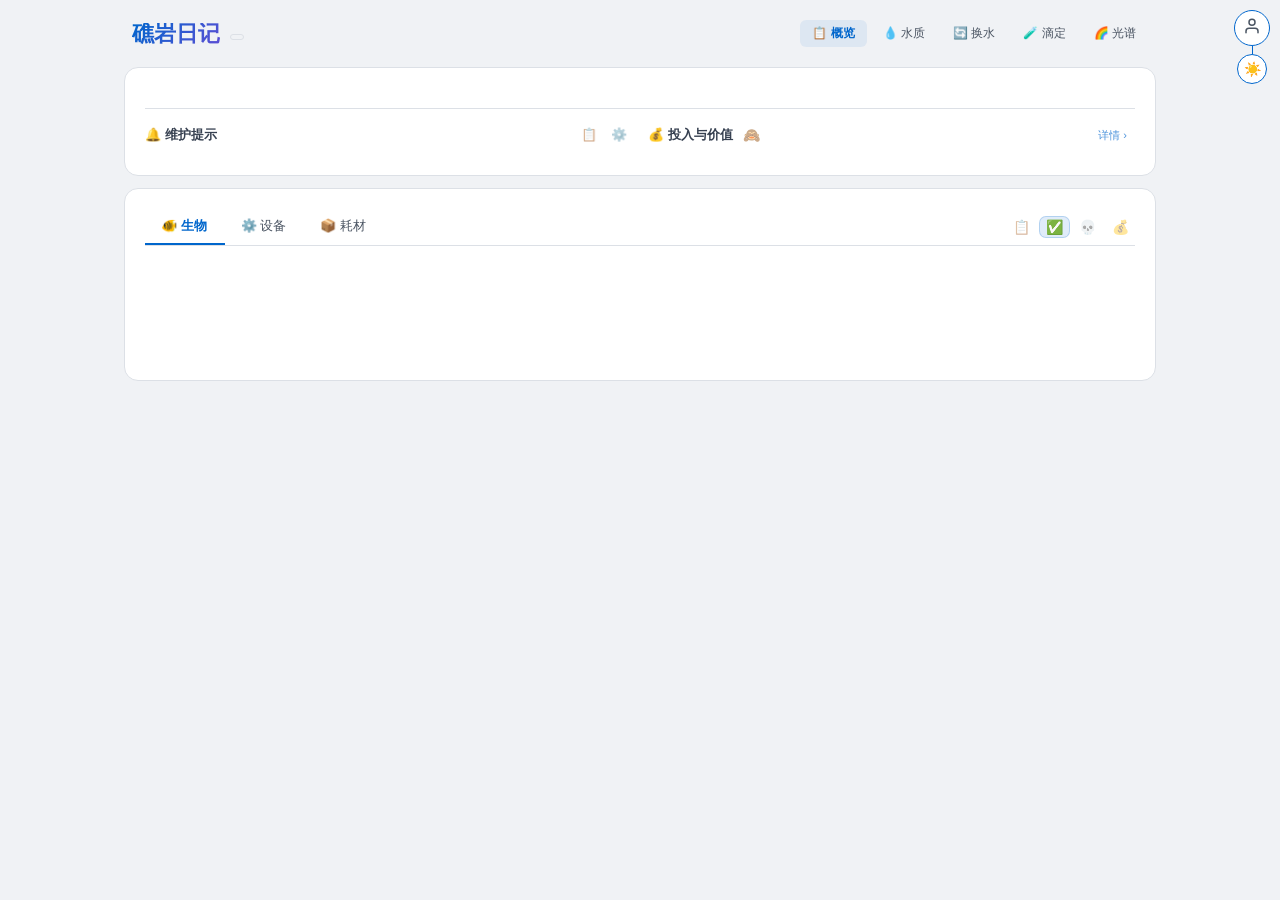
==== commit b26b3535: "云备份" ====
--- a/index.html
+++ b/index.html
@@ -23,7 +23,12 @@
 </head>
 <body>
 <div class="app-layout">
-  <div class="tank-sidebar" id="tankBar"></div>
+  <div class="corner-btns" id="tankBar">
+    <button class="avatar-btn" id="avatarBtn" onclick="SYNC_openPanel()" title="账号管理"><span class="avatar-icon" id="avatarIcon"><svg viewBox="0 0 24 24" width="18" height="18" fill="none" stroke="currentColor" stroke-width="2" stroke-linecap="round" stroke-linejoin="round"><path d="M20 21v-2a4 4 0 0 0-4-4H8a4 4 0 0 0-4 4v2"/><circle cx="12" cy="7" r="4"/></svg></span></button>
+    <div class="necklace-line"></div>
+    <button class="theme-btn" id="cloudThemeIcon" onclick="toggleTheme()" title="切换主题">🌙</button>
+  </div>
+  <div class="page-body">
   <div class="container">
 
 
@@ -34,14 +39,11 @@
       <span class="badge" id="pageBadge"></span>
     </div>
     <div class="nav-right">
-      <button class="nav-tab active" data-page="profile" onclick="switchPage('profile')">📋 概览</button>
-      <button class="nav-tab" data-page="water" onclick="switchPage('water')">💧 水质</button>
-      <button class="nav-tab" data-page="change" onclick="switchPage('change')">🔄 换水</button>
-      
-      <button class="nav-tab" data-page="titrate" onclick="switchPage('titrate')">🧪 滴定</button>
-      <button class="nav-tab" data-page="light" onclick="switchPage('light')">🌈 光谱</button>
-      <span class="nav-sep"></span>
-      <button class="theme-btn" onclick="toggleTheme()" id="themeBtn" title="切换主题">🌙</button>
+      <button class="nav-tab active" data-page="profile" onclick="switchPage('profile')"><i class="nav-ico">📋</i> 概览</button>
+      <button class="nav-tab" data-page="water" onclick="switchPage('water')"><i class="nav-ico">💧</i> 水质</button>
+      <button class="nav-tab" data-page="change" onclick="switchPage('change')"><i class="nav-ico">🔄</i> 换水</button>
+      <button class="nav-tab" data-page="titrate" onclick="switchPage('titrate')"><i class="nav-ico">🧪</i> 滴定</button>
+      <button class="nav-tab" data-page="light" onclick="switchPage('light')"><i class="nav-ico">🌈</i> 光谱</button>
     </div>
   </div>
 
@@ -73,7 +75,7 @@
         <div class="pf-filter-slot" id="pfFilterSlot">
           <div class="inv-filter-bar" id="lsFilter" data-type="livestock"><button class="inv-ft" data-f="all" onclick="P_filter(this)" title="全部">📋</button><button class="inv-ft active" data-f="active" onclick="P_filter(this)" title="存活">✅</button><button class="inv-ft" data-f="dead" onclick="P_filter(this)" title="死亡">💀</button><button class="inv-ft" data-f="sold" onclick="P_filter(this)" title="售出">💰</button></div>
           <div class="inv-filter-bar" id="eqFilter" data-type="equipment" style="display:none"><button class="inv-ft" data-f="all" onclick="P_filter(this)" title="全部">📋</button><button class="inv-ft active" data-f="active" onclick="P_filter(this)" title="使用中">✅</button><button class="inv-ft" data-f="broken" onclick="P_filter(this)" title="损坏">💔</button><button class="inv-ft" data-f="sold" onclick="P_filter(this)" title="售出">💰</button></div>
-          <div class="inv-filter-bar" id="cmFilter" data-type="consumable" style="display:none"><button class="inv-ft" data-f="all" onclick="P_filter(this)" title="全部">📋</button><button class="inv-ft active" data-f="active" onclick="P_filter(this)" title="在用">⚡</button><button class="inv-ft" data-f="empty" onclick="P_filter(this)" title="用完">⭕</button><button class="inv-ft" data-f="expired" onclick="P_filter(this)" title="过期">⏰</button></div>
+          <div class="inv-filter-bar" id="cmFilter" data-type="consumable" style="display:none"><button class="inv-ft" data-f="all" onclick="P_filter(this)" title="全部">📋</button><button class="inv-ft active" data-f="active" onclick="P_filter(this)" title="在用">⚡</button><button class="inv-ft" data-f="empty" onclick="P_filter(this)" title="用完">⭕</button><button class="inv-ft" data-f="sold" onclick="P_filter(this)" title="售出">💰</button><button class="inv-ft" data-f="expired" onclick="P_filter(this)" title="过期">⏰</button></div>
         </div>
       </div>
       <div class="pf-tab-panel" id="panelLivestock"><div id="lsGrid"></div></div>
@@ -124,12 +126,12 @@
   <section class="page-section" id="page-water">
     <div class="card anim-in anim-d1">
       <div class="card-toolbar">
-        <input type="text" id="qDate" class="qb-date" placeholder="YYYY-MM-DD">
+        <input type="date" id="qDate" class="qb-date">
         <div class="qb-fields" id="qbFields"></div>
         <span class="tb-sep"></span>
         <button class="btn-data" onclick="openModal()">📋 数据</button>
         <button class="btn-data" onclick="toggleOverview()">📊 全览</button>
-        <span class="auto-label" id="autoBackLabel" style="display:none"><span class="auto-dot"></span>自动备份</span>
+        <span class="auto-label" id="autoBackLabel" style="display:none"><span class="auto-dot"></span>自动同步</span>
       </div>
       <div class="chart-outer" id="chartOuter">
         <div class="lane-labels" id="laneLabels"></div>
@@ -411,6 +413,7 @@
 
 </div>
 
+</div><!-- page-body -->
 
 <!-- Tank form modal -->
 <div class="tf-overlay" id="tankFormOverlay" onclick="if(event.target===this)TF_close()">
@@ -454,9 +457,8 @@
 
 <!-- Tank context menu -->
 <div class="tank-ctx" id="tankCtx" style="display:none">
-  <button onclick="TK_rename()">重命名</button>
-  <button onclick="TK_edit()">编辑档案</button>
-  <button class="danger" onclick="TK_del()">删除鱼缸</button>
+  <button onclick="TK_edit()">编辑</button>
+  <button class="danger" onclick="TK_del()">删除</button>
 </div>
 
 <!-- Shared toast -->
@@ -505,9 +507,10 @@
 </div>
 
 <script src="js/utils.js?v=20260506h"></script>
+<script src="js/md5.js?v=20260602"></script>
+<script src="js/sync.js?v=20260602"></script>
 <script src="js/tank.js?v=20260506h"></script>
 <script src="js/profile.js?v=20260506h"></script>
-<script src="js/backup.js?v=20260506h"></script>
 <script src="js/router.js?v=20260506h"></script>
 <script src="js/water.js?v=20260506h"></script>
 <script src="js/light.js?v=20260506h"></script>
@@ -548,19 +551,80 @@
     </div>
   </div>
 
-    <!-- Backup/Restore Overlay -->
-    <div class="bk-overlay" id="bkOverlay" onclick="if(event.target===this)BK_close()">
-      <div class="bk-box">
-        <h4>📦 数据备份与恢复</h4>
-        <p class="bk-hint">导出所有鱼缸数据为 JSON 文件，或从备份文件恢复。</p>
-        <div class="bk-actions">
-          <button class="btn" onclick="BK_export()">📤 导出备份</button>
-          <button class="btn btn-ghost" onclick="document.getElementById('bkFileInput').click()">📥 导入恢复</button>
-          <input type="file" id="bkFileInput" accept=".json" style="display:none" onchange="BK_import(event)">
-        </div>
-        <div class="bk-info" id="bkInfo"></div>
-        <div class="if-actions" style="margin-top:16px">
-          <button class="btn btn-ghost" onclick="BK_close()">关闭</button>
+    <!-- Cloud Panel -->
+    <div class="cloud-overlay" id="cloudOverlay" onclick="if(event.target===this)SYNC_closePanel()">
+      <div class="cloud-panel">
+        <div class="cloud-hd">
+          <h4>账号管理</h4>
+          <button class="modal-close" onclick="SYNC_closePanel()">✕</button>
+        </div>
+
+        <!-- Account section -->
+        <div class="cloud-section" id="cloudAccountSection">
+          <div class="cloud-title">账号</div>
+          <div id="cloudAccountDisplay" style="display:none">
+            <div class="cloud-row">
+              <span class="cloud-val" id="cloudAccount"></span>
+              <div class="cloud-links">
+                <button class="cloud-link" onclick="AF_open('switch')">切换</button>
+                <button class="cloud-link" onclick="AF_open('changepwd')">改密码</button>
+              </div>
+            </div>
+          </div>
+          <div id="cloudAccountForm">
+            <input id="cloudNameInput" placeholder="名称 / 手机号" maxlength="64" onkeydown="if(event.key==='Enter')document.getElementById('cloudPwdInput').focus()">
+            <input id="cloudPwdInput" type="password" placeholder="密码" maxlength="64" onkeydown="if(event.key==='Enter')SYNC_saveAccount()">
+            <button class="btn" style="width:100%;margin-top:6px" onclick="SYNC_saveAccount()">确定</button>
+          </div>
+        </div>
+
+        <!-- Data backup -->
+        <div class="cloud-section">
+          <div class="cloud-row">
+            <span class="cloud-title">数据备份</span>
+            <label class="cloud-auto" title="开启后进入页面自动拉取云端数据，修改后自动备份"><input type="checkbox" id="cloudAutoToggle"><span class="cloud-auto-box"></span><span class="cloud-auto-text">自动同步</span></label>
+            <button class="cloud-icon-btn" id="cloudBackupBtn" onclick="SYNC_manualBackup()" title="备份到云端"><svg viewBox="0 0 1024 1024" width="16" height="16"><path d="M576 631.466667V725.333333h170.666667c59.733333-8.533333 106.666667-64 106.666666-128 0-72.533333-55.466667-128-128-128-17.066667 0-29.866667 4.266667-42.666666 8.533334V469.333333c0-93.866667-76.8-170.666667-170.666667-170.666666s-170.666667 76.8-170.666667 170.666666c0 17.066667 4.266667 29.866667 4.266667 46.933334-8.533333-4.266667-17.066667-4.266667-25.6-4.266667C260.266667 512 213.333333 558.933333 213.333333 618.666667S260.266667 725.333333 320 725.333333h170.666667v-93.866666l-46.933334 46.933333L384 618.666667l149.333333-149.333334 149.333334 149.333334-59.733334 59.733333-46.933333-46.933333z m0 93.866666v85.333334h-85.333333v-85.333334h-42.666667v85.333334h-128C213.333333 810.666667 128 725.333333 128 618.666667c0-85.333333 55.466667-157.866667 128-183.466667C273.066667 311.466667 379.733333 213.333333 512 213.333333c110.933333 0 209.066667 72.533333 243.2 170.666667 102.4 12.8 183.466667 102.4 183.466667 213.333333s-85.333333 200.533333-192 213.333334h-128v-85.333334h-42.666667z" fill="currentColor"/></svg></button>
+          </div>
+          <div class="cloud-row" style="margin-top:6px">
+            <span class="cloud-val" id="cloudStatus"></span>
+          </div>
+        </div>
+
+        <!-- Backup record -->
+        <div class="cloud-section">
+          <div class="cloud-row">
+            <span class="cloud-title">备份记录</span>
+            <button class="cloud-icon-btn" id="cloudRestoreBtn" onclick="SYNC_manualRestore()" title="从云端恢复"><svg viewBox="0 0 1024 1024" width="16" height="16"><path d="M490.666667 644.266667V469.333333h85.333333v174.933334l46.933333-46.933334 59.733334 59.733334-68.266667 68.266666h132.266667c59.733333-8.533333 106.666667-64 106.666666-128 0-72.533333-55.466667-128-128-128-17.066667 0-29.866667 4.266667-42.666666 8.533334V469.333333c0-93.866667-76.8-170.666667-170.666667-170.666666s-170.666667 76.8-170.666667 170.666666c0 17.066667 4.266667 29.866667 4.266667 46.933334-8.533333-4.266667-17.066667-4.266667-25.6-4.266667C260.266667 512 213.333333 558.933333 213.333333 618.666667S260.266667 725.333333 320 725.333333h132.266667L384 657.066667l59.733333-59.733334 46.933334 46.933334z m123.733333 81.066666l-81.066667 81.066667-81.066666-81.066667H405.333333v85.333334h-85.333333C213.333333 810.666667 128 725.333333 128 618.666667c0-85.333333 55.466667-157.866667 128-183.466667C273.066667 311.466667 379.733333 213.333333 512 213.333333c110.933333 0 209.066667 72.533333 243.2 170.666667 102.4 12.8 183.466667 102.4 183.466667 213.333333s-85.333333 200.533333-192 213.333334h-85.333334v-85.333334h-46.933333z" fill="currentColor"/></svg></button>
+          </div>
+          <div class="cloud-row" style="margin-top:6px">
+            <span class="cloud-val" id="cloudLastTime">—</span>
+          </div>
+        </div>
+      </div>
+    </div>
+
+    <!-- Account form modal (switch / change password) -->
+    <div class="sync-overlay" id="accountFormOverlay">
+      <div class="sync-account-box">
+        <h4 id="afTitle">切换账号</h4>
+        <input id="afNameInput" placeholder="名称 / 手机号" maxlength="64" onkeydown="if(event.key==='Enter')document.getElementById('afPwdInput').focus()">
+        <input id="afPwdInput" type="password" placeholder="密码" maxlength="64" onkeydown="if(event.key==='Enter')AF_confirm()">
+        <div class="sync-account-btns">
+          <button class="btn btn-ghost" onclick="AF_cancel()">取消</button>
+          <button class="btn" onclick="AF_confirm()">确定</button>
+        </div>
+      </div>
+    </div>
+
+    <!-- Login Modal (password verify for existing remote data) -->
+    <div class="sync-overlay" id="syncLoginOverlay">
+      <div class="sync-account-box">
+        <h4>验证密码</h4>
+        <p id="syncLoginMsg">该账号已有云端数据，请输入密码验证。</p>
+        <input id="syncLoginPwdInput" type="password" placeholder="输入密码" maxlength="64" onkeydown="if(event.key==='Enter')SYNC_loginConfirm()">
+        <div class="sync-account-btns">
+          <button class="btn btn-ghost" onclick="SYNC_loginCancel()">取消</button>
+          <button class="btn" onclick="SYNC_loginConfirm()">验证</button>
         </div>
       </div>
     </div>
--- a/css/base.css
+++ b/css/base.css
@@ -1,5 +1,5 @@
 :root{
-  --bg:#0a1628;--card:#131d2f;--border:#1e2d45;--border2:#2a3a52;
+  --bg:#0a1628;--card:#131d2f;--card-rgb:19,29,47;--border:#1e2d45;--border2:#2a3a52;
   --text:#e0e6ed;--text2:#8ba3c7;--text3:#6b7a8d;--text4:#4a5a6d;--text5:#3a4a62;
   --input-bg:#0a1628;--hover:rgba(0,210,255,.03);--accent:#00d2ff;--accent2:#7b68ee;
   --warn:#ff4444;--shadow:rgba(0,0,0,.3);--card-hover-border:#1e3a5a;--card-hover-shadow:rgba(0,210,255,.04);
@@ -9,7 +9,7 @@
   --scrollbar:#2a3a52;--scrollbar-hover:#3a5a72;
 }
 html.light{
-  --bg:#f0f2f5;--card:#ffffff;--border:#dce0e6;--border2:#c5cbd3;
+  --bg:#f0f2f5;--card:#ffffff;--card-rgb:255,255,255;--border:#dce0e6;--border2:#c5cbd3;
   --text:#111827;--text2:#374151;--text3:#4b5563;--text4:#6b7280;--text5:#9ca3af;
   --input-bg:#f7f8fa;--hover:rgba(0,120,200,.04);--accent:#0066cc;--accent2:#5b4ed4;
   --warn:#e02020;--shadow:rgba(0,0,0,.10);--card-hover-border:#b0bec5;--card-hover-shadow:rgba(0,120,200,.08);
@@ -22,5 +22,5 @@
 input[type=number]::-webkit-inner-spin-button,input[type=number]::-webkit-outer-spin-button{-webkit-appearance:none;margin:0}
 input[type=number]{-moz-appearance:textfield}
 body{font-family:-apple-system,BlinkMacSystemFont,'Segoe UI',sans-serif;background:var(--bg);color:var(--text);min-height:100vh;transition:background .3s,color .3s;overflow-x:hidden;scrollbar-gutter:stable}
-.container{max-width:1080px;margin:0 auto;padding:20px 24px;flex:1;min-width:0}
+.container{max-width:1080px;padding:20px 24px;flex:1;min-width:0}
 
--- a/css/header.css
+++ b/css/header.css
@@ -5,8 +5,71 @@
 .page-hd .badge{font-size:10px;color:var(--text4);border:1px solid var(--border);border-radius:4px;padding:2px 6px;font-weight:600;letter-spacing:0.5px;position:relative;top:-1px}
 .nav-right{display:flex;align-items:center;gap:4px}
 .nav-tab{padding:5px 12px;font-size:12px;font-weight:500;color:var(--text3);text-decoration:none;border-radius:6px;transition:all .2s;white-space:nowrap;cursor:pointer;border:none;background:none}
+.nav-tab .nav-ico{font-size:12px;font-style:normal}
 .nav-tab:hover{color:var(--text);background:var(--hover)}
 .nav-tab.active{color:var(--accent);background:color-mix(in srgb,var(--accent) 8%,transparent);font-weight:600}
 .nav-sep{width:1px;height:16px;background:var(--border);margin:0 4px;flex-shrink:0;display:inline-block;vertical-align:middle}
-.theme-btn{background:var(--card);border:1px solid var(--border);color:var(--text3);width:32px;height:32px;border-radius:8px;cursor:pointer;font-size:16px;display:flex;align-items:center;justify-content:center;transition:all .3s}
-.theme-btn:hover{border-color:var(--accent);color:var(--accent)}
+.corner-btns{position:fixed;top:10px;right:10px;z-index:200;display:flex;flex-direction:column;align-items:center;gap:0;padding:0;background:none;border:none;box-shadow:none}
+.avatar-btn{background:var(--card);border:1px solid var(--accent);color:var(--text3);width:36px;height:36px;border-radius:50%;cursor:pointer;font-size:18px;display:flex;align-items:center;justify-content:center;transition:all .3s;position:relative;z-index:1}
+.avatar-btn:hover{border-color:var(--accent);box-shadow:0 0 0 2px color-mix(in srgb,var(--accent) 20%,transparent)}
+@keyframes cloud-spin{from{transform:rotate(0)}to{transform:rotate(360deg)}}
+.corner-btns .theme-btn{width:30px;height:30px;border-radius:50%;font-size:14px;background:var(--card);border:1px solid var(--accent);color:var(--text3);cursor:pointer;display:flex;align-items:center;justify-content:center;transition:all .3s;padding:0;line-height:1;position:relative;z-index:1}
+.corner-btns .theme-btn:hover{color:var(--accent)}
+.corner-btns .necklace-line{width:1px;height:8px;background:var(--accent);flex-shrink:0}
+.corner-btns .tank-tab{writing-mode:vertical-rl;text-orientation:mixed;padding:10px 4px;font-size:11px;font-weight:500;color:var(--text3);background:var(--card);border:1px solid var(--accent);border-radius:10px;cursor:pointer;white-space:nowrap;transition:all .2s;display:flex;align-items:center;gap:3px;letter-spacing:1px;position:relative;z-index:1}
+.corner-btns .tank-tab:hover{color:var(--text)}
+.corner-btns .tank-tab.active{color:var(--accent);background:color-mix(in srgb,var(--accent) 10%,transparent);font-weight:600}
+.corner-btns .tank-tab .t-dot{width:4px;height:4px;border-radius:50%;background:var(--accent);display:none}
+.corner-btns .tank-tab.active .t-dot{display:block}
+.corner-btns .tank-add{width:22px;height:22px;border-radius:6px;font-size:14px;color:var(--text4);background:var(--card);border:1px solid var(--accent);cursor:pointer;transition:all .2s;display:flex;align-items:center;justify-content:center;padding:0;line-height:1;position:relative;z-index:1}
+.corner-btns .tank-add::after{content:'';position:absolute;top:100%;left:50%;transform:translateX(-50%);width:1px;height:10px;background:var(--accent)}
+.corner-btns .tank-add::before{content:'';position:absolute;top:calc(100% + 10px);left:50%;transform:translateX(-50%);width:4px;height:4px;border-radius:50%;background:var(--accent)}
+.corner-btns .tank-add:hover{color:var(--accent)}
+@media(max-width:520px){.corner-btns{top:auto;bottom:10px;right:10px}}
+
+/* Cloud panel */
+.cloud-overlay{position:fixed;inset:0;background:rgba(0,0,0,.5);z-index:10000;display:none;align-items:center;justify-content:center;opacity:0;transition:opacity .3s}
+.cloud-overlay.open{opacity:1}
+.cloud-panel{background:var(--card);border:1px solid var(--border);border-radius:14px;padding:24px;width:360px;max-width:90vw;box-shadow:0 8px 32px rgba(0,0,0,.3);position:relative}
+.cloud-hd{display:flex;align-items:center;justify-content:space-between;margin-bottom:20px}
+.cloud-hd h4{font-size:16px;font-weight:600;margin:0}
+.cloud-hd .modal-close{background:none;border:none;color:var(--text3);font-size:18px;cursor:pointer;padding:4px}
+.cloud-hd .modal-close:hover{color:var(--text)}
+
+.cloud-section{margin-bottom:14px}
+.cloud-title{font-size:13px;color:var(--text2);font-weight:600;margin-bottom:8px;letter-spacing:.3px}
+.cloud-label{font-size:13px;color:var(--text2);font-weight:600;margin-bottom:8px;letter-spacing:.3px}
+.cloud-auto{display:flex;align-items:center;gap:5px;cursor:pointer;font-size:12px;flex-shrink:0;user-select:none}
+.cloud-auto input{display:none}
+.cloud-auto-box{width:16px;height:16px;border:1.5px solid var(--border);border-radius:3px;display:flex;align-items:center;justify-content:center;transition:all .2s;position:relative;flex-shrink:0}
+.cloud-auto input:checked+.cloud-auto-box{background:var(--accent);border-color:var(--accent)}
+.cloud-auto input:checked+.cloud-auto-box::after{content:'✓';color:#fff;font-size:10px;font-weight:700;line-height:1}
+.cloud-auto-text{color:var(--text4);transition:color .2s}
+.cloud-auto input:checked~.cloud-auto-text{color:var(--accent)}
+.cloud-row{display:flex;align-items:center;justify-content:space-between;gap:8px}
+.cloud-val{font-size:14px;color:var(--text2);flex:1;min-width:0;overflow:hidden;text-overflow:ellipsis;white-space:nowrap}
+.cloud-links{display:flex;gap:2px;flex-shrink:0}
+.cloud-link{background:none;border:none;color:var(--accent);font-size:12px;cursor:pointer;padding:2px 6px;white-space:nowrap}
+.cloud-link:hover{text-decoration:underline}
+.cloud-icon-btn{background:color-mix(in srgb,var(--accent) 8%,transparent);border:none;color:var(--accent);width:34px;height:34px;border-radius:8px;cursor:pointer;display:flex;align-items:center;justify-content:center;transition:all .2s;flex-shrink:0;padding:0;line-height:1}
+.cloud-icon-btn:hover{background:color-mix(in srgb,var(--accent) 16%,transparent)}
+.cloud-icon-btn:disabled{opacity:.3;cursor:not-allowed;background:var(--hover);color:var(--text4)}
+.cloud-panel input{width:100%;padding:8px 10px;border:1px solid var(--border);border-radius:6px;background:var(--input-bg);color:var(--text);font-size:13px;outline:none;transition:border-color .2s;margin-bottom:6px}
+.cloud-panel input:focus{border-color:var(--accent)}
+
+/* Status colors */
+.cloud-st-synced{color:#22c55e}
+.cloud-st-dirty{color:#f59e0b}
+.cloud-st-failed{color:var(--warn)}
+.cloud-st-pushing,.cloud-st-pulling{color:var(--accent)}
+
+/* Login modal */
+.sync-overlay{position:fixed;inset:0;background:rgba(0,0,0,.5);z-index:10001;display:none;align-items:center;justify-content:center;opacity:0;transition:opacity .3s}
+.sync-overlay.open{opacity:1}
+.sync-account-box{background:var(--card);border:1px solid var(--border);border-radius:14px;padding:28px 24px;width:340px;max-width:90vw;box-shadow:0 8px 32px rgba(0,0,0,.3)}
+.sync-account-box h4{font-size:16px;font-weight:600;margin-bottom:8px}
+.sync-account-box p{font-size:13px;color:var(--text3);margin-bottom:16px;line-height:1.5}
+.sync-account-box input{width:100%;padding:10px 12px;border:1px solid var(--border);border-radius:8px;background:var(--input-bg);color:var(--text);font-size:14px;outline:none;transition:border-color .2s;margin-bottom:10px}
+.sync-account-box input:focus{border-color:var(--accent)}
+.sync-account-btns{display:flex;gap:8px;margin-top:14px}
+.sync-account-btns .btn{flex:1}
--- a/css/tank.css
+++ b/css/tank.css
@@ -1,20 +1,10 @@
 /* === App Layout === */
-.app-layout{display:flex;min-height:100vh}
+.app-layout{display:flex;justify-content:center;min-height:100vh}
+.page-body{width:100%;max-width:1080px}
 
-/* === Tank Sidebar === */
-.tank-sidebar{position:sticky;top:0;height:100vh;display:flex;flex-direction:column;align-items:center;gap:12px;padding:16px 6px;overflow-y:auto;scrollbar-width:none;background:var(--bg);border-right:1px solid var(--border);z-index:10;flex-shrink:0}
-.tank-sidebar::-webkit-scrollbar{display:none}
-.tank-tab{writing-mode:vertical-rl;text-orientation:mixed;padding:12px 6px;font-size:12px;font-weight:500;color:var(--text3);background:var(--card);border:1px solid var(--border);border-radius:8px;cursor:pointer;white-space:nowrap;transition:all .2s;display:flex;align-items:center;gap:4px;letter-spacing:2px}
-.tank-tab:hover{border-color:var(--accent);color:var(--text)}
-.tank-tab.active{color:var(--accent);border-color:var(--accent);background:color-mix(in srgb,var(--accent) 8%,transparent);font-weight:600}
-.tank-tab .t-dot{width:5px;height:5px;border-radius:50%;background:var(--accent);display:none}
-.tank-tab.active .t-dot{display:block}
-.tank-add{writing-mode:vertical-rl;padding:8px 6px;font-size:13px;color:var(--text4);background:none;border:1px dashed var(--border);border-radius:8px;cursor:pointer;transition:all .2s}
-.tank-add:hover{border-color:var(--accent);color:var(--accent)}
-@media(max-width:520px){.tank-sidebar{position:fixed;left:0;top:0;height:100vh;padding:12px 4px;z-index:100}.container{margin-left:36px}}
+/* Tank context menu */
 .tank-ctx{position:fixed;background:var(--card);border:1px solid var(--border);border-radius:8px;padding:4px;box-shadow:0 4px 16px var(--shadow);z-index:500;min-width:100px}
 .tank-ctx button{display:block;width:100%;text-align:left;background:none;border:none;color:var(--text2);font-size:12px;padding:6px 10px;border-radius:4px;cursor:pointer;transition:background .2s}
 .tank-ctx button:hover{background:var(--hover);color:var(--text)}
 .tank-ctx button.danger{color:var(--warn)}
 .tank-ctx button.danger:hover{background:color-mix(in srgb,var(--warn) 8%,transparent)}
-
--- a/css/profile.css
+++ b/css/profile.css
@@ -376,3 +376,26 @@
 .pf-btn-group.has-cover .profile-edit-btn:hover{border-color:#fff;color:#fff}
 .profile-info.has-cover h2{color:#fff;text-shadow:0 1px 4px rgba(0,0,0,.6)}
 .profile-info.has-cover .meta{color:rgba(255,255,255,.85);text-shadow:0 1px 3px rgba(0,0,0,.5)}
+
+/* 有封面时，增强下方模块的可读性 */
+.pf-cover-bg.active~.pf-columns .pf-mod-title{color:rgba(255,255,255,.95);text-shadow:0 1px 3px rgba(0,0,0,.5)}
+.pf-cover-bg.active~.pf-columns .pf-maint-row{background:rgba(var(--card-rgb,30,30,30),.75);backdrop-filter:blur(4px);border-color:rgba(255,255,255,.1)}
+.pf-cover-bg.active~.pf-columns .pf-maint-row,.pf-cover-bg.active~.pf-columns .pf-maint-row b{color:rgba(255,255,255,.9)}
+.pf-cover-bg.active~.pf-columns .pf-inv-row-name{color:rgba(255,255,255,.8)}
+.pf-cover-bg.active~.pf-columns .pf-inv-row-cnt{color:rgba(255,255,255,.6)}
+.pf-cover-bg.active~.pf-columns .pf-inv-row-val{color:rgba(255,255,255,.95);text-shadow:0 1px 2px rgba(0,0,0,.4)}
+.pf-cover-bg.active~.pf-columns .pf-inv-row.loss .pf-inv-row-val{color:#ff7b7b}
+.pf-cover-bg.active~.pf-columns .pf-inv-row.gain .pf-inv-row-val{color:#5aeaad}
+.pf-cover-bg.active~.pf-columns .pf-inv-row-accent .pf-inv-row-val{color:var(--accent)}
+.pf-cover-bg.active~.pf-columns .pf-mod-actions .pf-mod-btn{color:rgba(255,255,255,.8);text-shadow:0 1px 2px rgba(0,0,0,.4)}
+.pf-cover-bg.active~.pf-columns .pf-inv-detail-btn{color:rgba(255,255,255,.7)}
+.pf-cover-bg.active~.pf-columns .pf-eye-btn{text-shadow:0 1px 2px rgba(0,0,0,.4)}
+
+/* 有封面 + 隐藏金额时，保持模糊不可读 */
+.pf-cover-bg.active~.pf-columns .pf-invest-grid.pf-hidden .pf-inv-row-val,
+.pf-cover-bg.active~.pf-columns .pf-invest-grid.pf-hidden .pf-inv-row.loss .pf-inv-row-val,
+.pf-cover-bg.active~.pf-columns .pf-invest-grid.pf-hidden .pf-inv-row.gain .pf-inv-row-val,
+.pf-cover-bg.active~.pf-columns .pf-invest-grid.pf-hidden .pf-inv-row-accent .pf-inv-row-val,
+.pf-cover-bg.active~.pf-columns .pf-invest-grid.pf-hidden .pf-inv-card-val,
+.pf-cover-bg.active~.pf-columns .pf-invest-grid.pf-hidden .pf-inv-card.pf-inv-row-accent .pf-inv-card-val,
+.pf-cover-bg.active~.pf-columns .pf-invest-grid.pf-hidden .pf-inv-card.pf-inv-card-cur .pf-inv-card-val{color:transparent;text-shadow:0 0 8px rgba(255,255,255,.3);user-select:none}
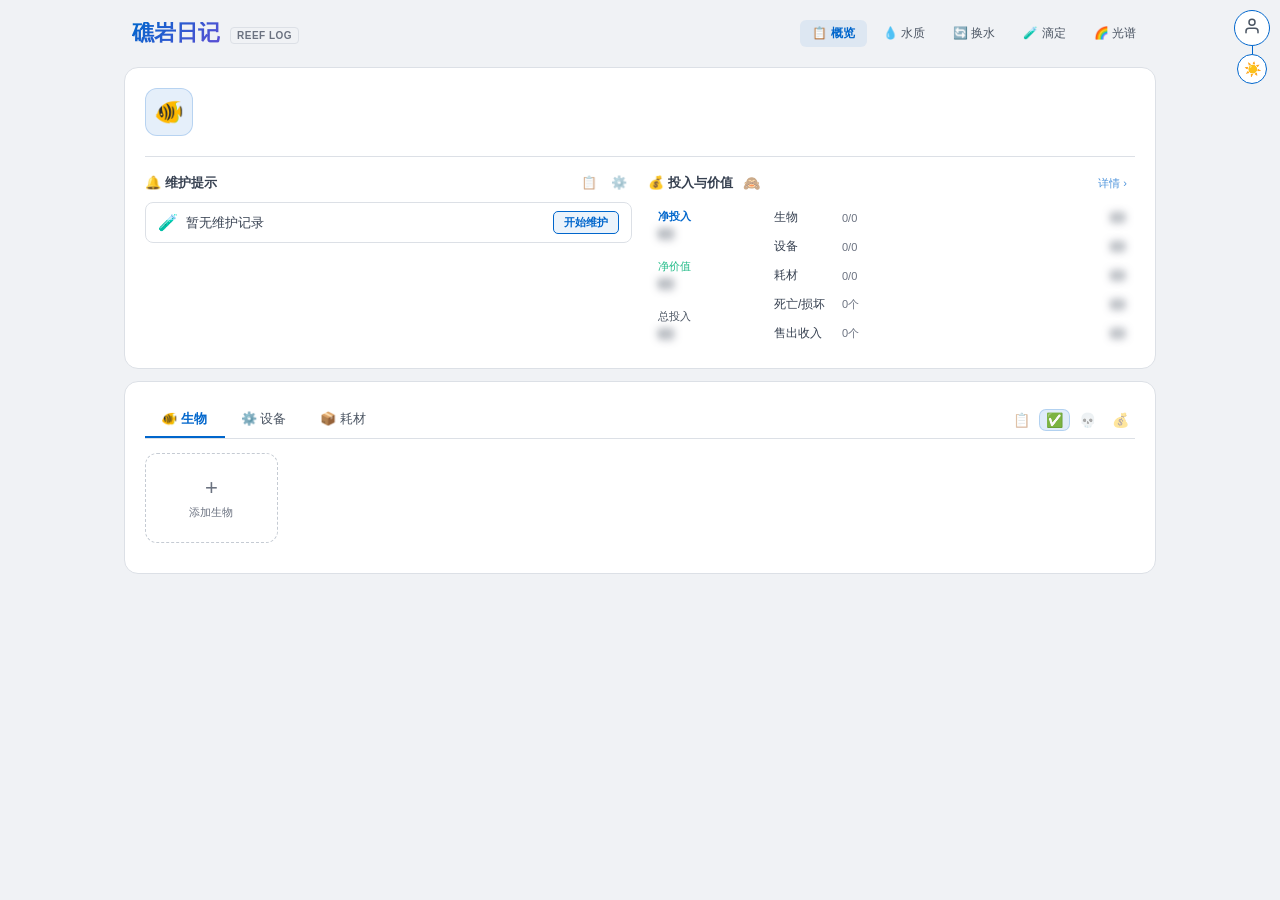
==== commit d6264a07: "优化代码" ====
--- a/index.html
+++ b/index.html
@@ -429,7 +429,7 @@
     <div class="if-row"><label>封面</label><input id="tfCover" placeholder="图片或视频链接"></div>
     <div class="if-row"><label>封面位置</label><div style="display:flex;align-items:center;gap:8px;flex:1"><span style="font-size:11px;color:var(--text3)">上</span><input type="range" id="tfCoverPos" min="0" max="100" value="50" style="flex:1" oninput="document.getElementById('tfCoverPosVal').textContent=this.value+'%'"><span style="font-size:11px;color:var(--text3)">下</span><span id="tfCoverPosVal" style="font-size:11px;color:var(--text3);min-width:30px">50%</span></div></div>
     <div class="if-row"><label>备注</label><textarea id="tfNotes" rows="2" placeholder="选填"></textarea></div>
-    <div class="if-actions"><button class="btn-ghost" onclick="TF_close()">取消</button><button class="btn" id="tfSubmit" onclick="TF_save()">创建</button></div>
+    <div class="if-actions"><button class="btn-ghost" onclick="TF_close()">取消</button><button class="btn-del" id="tfDelBtn" style="display:none" onclick="TK_del(_tfEditId)">删除</button><button class="btn" id="tfSubmit" onclick="TF_save()">创建</button></div>
   </div>
 </div>
 
@@ -455,11 +455,6 @@
   </div>
 </div>
 
-<!-- Tank context menu -->
-<div class="tank-ctx" id="tankCtx" style="display:none">
-  <button onclick="TK_edit()">编辑</button>
-  <button class="danger" onclick="TK_del()">删除</button>
-</div>
 
 <!-- Shared toast -->
 <div class="toast" id="toast"></div>
--- a/css/header.css
+++ b/css/header.css
@@ -12,6 +12,7 @@
 .corner-btns{position:fixed;top:10px;right:10px;z-index:200;display:flex;flex-direction:column;align-items:center;gap:0;padding:0;background:none;border:none;box-shadow:none}
 .avatar-btn{background:var(--card);border:1px solid var(--accent);color:var(--text3);width:36px;height:36px;border-radius:50%;cursor:pointer;font-size:18px;display:flex;align-items:center;justify-content:center;transition:all .3s;position:relative;z-index:1}
 .avatar-btn:hover{border-color:var(--accent);box-shadow:0 0 0 2px color-mix(in srgb,var(--accent) 20%,transparent)}
+.avatar-icon{pointer-events:none}
 @keyframes cloud-spin{from{transform:rotate(0)}to{transform:rotate(360deg)}}
 .corner-btns .theme-btn{width:30px;height:30px;border-radius:50%;font-size:14px;background:var(--card);border:1px solid var(--accent);color:var(--text3);cursor:pointer;display:flex;align-items:center;justify-content:center;transition:all .3s;padding:0;line-height:1;position:relative;z-index:1}
 .corner-btns .theme-btn:hover{color:var(--accent)}
--- a/css/tank.css
+++ b/css/tank.css
@@ -1,10 +1,3 @@
 /* === App Layout === */
 .app-layout{display:flex;justify-content:center;min-height:100vh}
 .page-body{width:100%;max-width:1080px}
-
-/* Tank context menu */
-.tank-ctx{position:fixed;background:var(--card);border:1px solid var(--border);border-radius:8px;padding:4px;box-shadow:0 4px 16px var(--shadow);z-index:500;min-width:100px}
-.tank-ctx button{display:block;width:100%;text-align:left;background:none;border:none;color:var(--text2);font-size:12px;padding:6px 10px;border-radius:4px;cursor:pointer;transition:background .2s}
-.tank-ctx button:hover{background:var(--hover);color:var(--text)}
-.tank-ctx button.danger{color:var(--warn)}
-.tank-ctx button.danger:hover{background:color-mix(in srgb,var(--warn) 8%,transparent)}
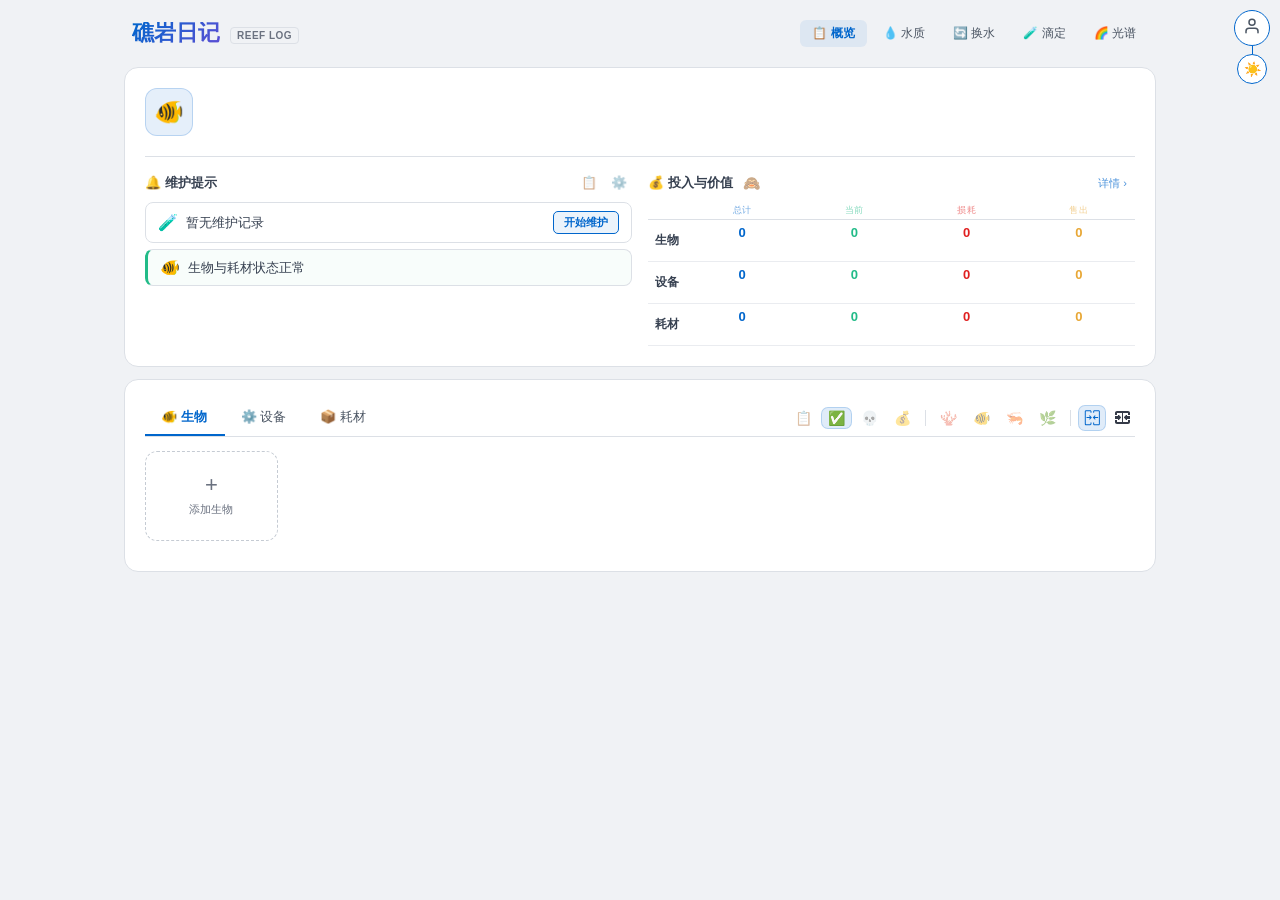
==== commit 5fc48274: "功能优化" ====
--- a/index.html
+++ b/index.html
@@ -16,10 +16,10 @@
 <link rel="stylesheet" href="css/water.css?v=20260506h">
 <link rel="stylesheet" href="css/light.css?v=20260506h">
 <link rel="stylesheet" href="css/change.css?v=20260506h">
-<link rel="stylesheet" href="css/maintain.css?v=20260510">
+<link rel="stylesheet" href="css/maintain.css?v=20260606b">
 <link rel="stylesheet" href="css/titrate.css?v=20260506h">
 <link rel="stylesheet" href="css/tank.css?v=20260506h">
-<link rel="stylesheet" href="css/profile.css?v=20260506h">
+<link rel="stylesheet" href="css/profile.css?v=20260606m">
 </head>
 <body>
 <div class="app-layout">
@@ -61,7 +61,7 @@
         </div>
         <div class="pf-col-right">
           <div class="pf-mod-title">💰 投入与价值 <button class="pf-eye-btn" id="pfEyeBtn" onclick="P_toggleEye()">🙈</button><span class="pf-inv-detail-btn" onclick="_showInvDetail()">详情 ›</span></div>
-          <div id="pfInvestBox" class="pf-invest-grid pf-hidden"></div>
+          <div id="pfInvestBox"></div>
         </div>
       </div>
     </div>
@@ -73,9 +73,9 @@
           <button class="pf-tab" data-tab="consumable" onclick="P_switchTab('consumable')">📦 耗材 <span class="count" id="cmCount"></span></button>
         </div>
         <div class="pf-filter-slot" id="pfFilterSlot">
-          <div class="inv-filter-bar" id="lsFilter" data-type="livestock"><button class="inv-ft" data-f="all" onclick="P_filter(this)" title="全部">📋</button><button class="inv-ft active" data-f="active" onclick="P_filter(this)" title="存活">✅</button><button class="inv-ft" data-f="dead" onclick="P_filter(this)" title="死亡">💀</button><button class="inv-ft" data-f="sold" onclick="P_filter(this)" title="售出">💰</button></div>
-          <div class="inv-filter-bar" id="eqFilter" data-type="equipment" style="display:none"><button class="inv-ft" data-f="all" onclick="P_filter(this)" title="全部">📋</button><button class="inv-ft active" data-f="active" onclick="P_filter(this)" title="使用中">✅</button><button class="inv-ft" data-f="broken" onclick="P_filter(this)" title="损坏">💔</button><button class="inv-ft" data-f="sold" onclick="P_filter(this)" title="售出">💰</button></div>
-          <div class="inv-filter-bar" id="cmFilter" data-type="consumable" style="display:none"><button class="inv-ft" data-f="all" onclick="P_filter(this)" title="全部">📋</button><button class="inv-ft active" data-f="active" onclick="P_filter(this)" title="在用">⚡</button><button class="inv-ft" data-f="empty" onclick="P_filter(this)" title="用完">⭕</button><button class="inv-ft" data-f="sold" onclick="P_filter(this)" title="售出">💰</button><button class="inv-ft" data-f="expired" onclick="P_filter(this)" title="过期">⏰</button></div>
+          <div class="inv-filter-bar" id="lsFilter" data-type="livestock"><button class="inv-ft" data-f="all" onclick="P_filter(this)" title="全部">📋</button><button class="inv-ft active" data-f="active" onclick="P_filter(this)" title="存活">✅</button><button class="inv-ft" data-f="dead" onclick="P_filter(this)" title="死亡">💀</button><button class="inv-ft" data-f="sold" onclick="P_filter(this)" title="售出">💰</button><span class="nav-sep"></span><button class="inv-ft" data-f="coral" onclick="P_filter(this)" title="珊瑚">🪸</button><button class="inv-ft" data-f="fish" onclick="P_filter(this)" title="鱼">🐠</button><button class="inv-ft" data-f="invertebrate" onclick="P_filter(this)" title="无脊椎">🦐</button><button class="inv-ft" data-f="algae" onclick="P_filter(this)" title="藻类">🌿</button><span class="nav-sep"></span><button class="inv-ft inv-merge-btn active" data-merge-mode="full" onclick="P_toggleMerge(this)" title="全属性合并"><svg class="pf-ci" viewBox="0 0 1024 1024" width="16" height="16"><path d="M362.375529 613.556706a29.033412 29.033412 0 0 1-20.720941-8.613647l-0.963764-1.024a33.611294 33.611294 0 0 1-0.90353-45.116235l45.296941-47.706353h-224.677647V445.620706h224.195765l-44.393412-46.742588a33.611294 33.611294 0 0 1-0.903529-45.056l0.903529-1.084236a29.274353 29.274353 0 0 1 42.405647-1.084235l120.591059 126.976-119.145412 125.289412a28.912941 28.912941 0 0 1-21.684706 9.637647m340.931765 0a29.033412 29.033412 0 0 1-20.781176-8.613647L561.995294 478.027294l119.024941-125.289412a29.274353 29.274353 0 0 1 42.405647-1.084235l0.90353 1.084235a33.310118 33.310118 0 0 1 0.963764 44.754824l-45.357176 47.706353h224.256v65.897412h-224.075294l44.333176 46.742588a33.129412 33.129412 0 0 1 0.963765 44.634353l-0.963765 1.084235v0.481882a27.587765 27.587765 0 0 1-21.202823 9.517177m-579.102118 358.821647c-41.441882-3.553882-73.246118-39.152941-73.246117-83.727059V93.364706C50.898824 46.381176 86.136471 9.216 131.011765 9.216h267.986823c44.875294 0 80.112941 36.984471 80.112941 84.208941V177.694118h-62.644705V93.424941a19.456 19.456 0 0 0-4.818824-13.191529 18.672941 18.672941 0 0 0-12.528941-5.662118H130.951529a18.010353 18.010353 0 0 0-12.468705 5.541647 17.106824 17.106824 0 0 0-4.818824 12.769883v794.563764c0 11.685647 6.264471 18.251294 17.287529 18.251294h268.047059a18.010353 18.010353 0 0 0 12.468706-5.541647 17.106824 17.106824 0 0 0 4.818824-12.649411v-84.208942h62.223058v84.148706c0 47.224471-35.237647 84.208941-80.112941 84.208941H124.084706l0.12047 0.722824z m542.479059 0.481882c-44.815059 0-80.052706-36.984471-80.052706-84.208941v-84.208941h62.644706v84.208941c0 11.625412 6.264471 18.251294 17.287529 18.251294h268.649412a19.937882 19.937882 0 0 0 17.28753-18.251294V93.906824c0-11.625412-6.264471-18.251294-17.28753-18.251295h-268.528941a19.937882 19.937882 0 0 0-17.287529 18.251295V180.705882H586.691765V93.967059c0-47.224471 35.237647-84.208941 80.112941-84.208941h267.986823c44.875294 0 80.112941 36.984471 80.112942 84.208941v794.74447c0 47.224471-35.237647 84.208941-80.112942 84.208942h-268.167529z" fill="currentColor"/></svg></button><button class="inv-ft inv-merge-btn" data-merge-mode="name" onclick="P_toggleMerge(this)" title="按名称合并"><svg class="pf-ci" viewBox="0 0 1024 1024" width="16" height="16"><path d="M1024 385.024l0 189.44-169.984 0q-12.288 0-16.896 5.12t-4.608 15.36l0 26.624q0 8.192-6.656 14.336t-16.896 8.192-22.528-1.024-23.552-14.336q-29.696-28.672-60.928-65.536t-57.856-66.56q-6.144-7.168-5.12-19.456t9.216-21.504q27.648-32.768 58.368-64.512l67.584-66.56q5.12-5.12 14.848-6.656t19.456-0.512 16.896 5.12 7.168 9.216l0 15.36q0 10.24 4.608 24.064t23.04 13.824l163.84 0zM63.488 574.464l0-189.44 163.84 0q17.408 0 22.528-7.68t5.12-17.92l0-16.384q0-12.288 7.168-18.944t16.896-8.192 19.456 1.024 14.848 7.68l67.584 66.56q30.72 31.744 58.368 64.512 8.192 9.216 9.216 21.504t-6.144 19.456q-26.624 29.696-57.856 66.56t-60.928 65.536q-11.264 11.264-23.552 15.36t-22.016 2.048-16.384-9.728-6.656-20.992l0-26.624q0-10.24-4.608-12.288t-17.92-2.048l-168.96 0zM896 63.488q26.624 0 49.664 10.24t40.448 27.648 27.648 40.448 10.24 49.664l0 128-128 0 0-128-320.512 0 0 576.512 320.512 0 0-128 128 0 0 128q0 26.624-10.24 49.664t-27.648 40.448-40.448 27.648-49.664 10.24l-704.512 0q-26.624 0-49.664-10.24t-40.448-27.648-27.648-40.448-10.24-49.664l0-128 128 0 0 128 320.512 0 0-576.512-320.512 0 0 128-128 0 0-128q0-26.624 10.24-49.664t27.648-40.448 40.448-27.648 49.664-10.24l704.512 0z" fill="currentColor"/></svg></button></div>
+          <div class="inv-filter-bar" id="eqFilter" data-type="equipment" style="display:none"><button class="inv-ft" data-f="all" onclick="P_filter(this)" title="全部">📋</button><button class="inv-ft active" data-f="active" onclick="P_filter(this)" title="使用中">✅</button><button class="inv-ft" data-f="broken" onclick="P_filter(this)" title="损坏">💔</button><button class="inv-ft" data-f="sold" onclick="P_filter(this)" title="售出">💰</button><span class="nav-sep"></span><button class="inv-ft inv-merge-btn active" data-merge-mode="full" onclick="P_toggleMerge(this)" title="全属性合并"><svg class="pf-ci" viewBox="0 0 1024 1024" width="16" height="16"><path d="M362.375529 613.556706a29.033412 29.033412 0 0 1-20.720941-8.613647l-0.963764-1.024a33.611294 33.611294 0 0 1-0.90353-45.116235l45.296941-47.706353h-224.677647V445.620706h224.195765l-44.393412-46.742588a33.611294 33.611294 0 0 1-0.903529-45.056l0.903529-1.084236a29.274353 29.274353 0 0 1 42.405647-1.084235l120.591059 126.976-119.145412 125.289412a28.912941 28.912941 0 0 1-21.684706 9.637647m340.931765 0a29.033412 29.033412 0 0 1-20.781176-8.613647L561.995294 478.027294l119.024941-125.289412a29.274353 29.274353 0 0 1 42.405647-1.084235l0.90353 1.084235a33.310118 33.310118 0 0 1 0.963764 44.754824l-45.357176 47.706353h224.256v65.897412h-224.075294l44.333176 46.742588a33.129412 33.129412 0 0 1 0.963765 44.634353l-0.963765 1.084235v0.481882a27.587765 27.587765 0 0 1-21.202823 9.517177m-579.102118 358.821647c-41.441882-3.553882-73.246118-39.152941-73.246117-83.727059V93.364706C50.898824 46.381176 86.136471 9.216 131.011765 9.216h267.986823c44.875294 0 80.112941 36.984471 80.112941 84.208941V177.694118h-62.644705V93.424941a19.456 19.456 0 0 0-4.818824-13.191529 18.672941 18.672941 0 0 0-12.528941-5.662118H130.951529a18.010353 18.010353 0 0 0-12.468705 5.541647 17.106824 17.106824 0 0 0-4.818824 12.769883v794.563764c0 11.685647 6.264471 18.251294 17.287529 18.251294h268.047059a18.010353 18.010353 0 0 0 12.468706-5.541647 17.106824 17.106824 0 0 0 4.818824-12.649411v-84.208942h62.223058v84.148706c0 47.224471-35.237647 84.208941-80.112941 84.208941H124.084706l0.12047 0.722824z m542.479059 0.481882c-44.815059 0-80.052706-36.984471-80.052706-84.208941v-84.208941h62.644706v84.208941c0 11.625412 6.264471 18.251294 17.287529 18.251294h268.649412a19.937882 19.937882 0 0 0 17.28753-18.251294V93.906824c0-11.625412-6.264471-18.251294-17.28753-18.251295h-268.528941a19.937882 19.937882 0 0 0-17.287529 18.251295V180.705882H586.691765V93.967059c0-47.224471 35.237647-84.208941 80.112941-84.208941h267.986823c44.875294 0 80.112941 36.984471 80.112942 84.208941v794.74447c0 47.224471-35.237647 84.208941-80.112942 84.208942h-268.167529z" fill="currentColor"/></svg></button><button class="inv-ft inv-merge-btn" data-merge-mode="name" onclick="P_toggleMerge(this)" title="按名称合并"><svg class="pf-ci" viewBox="0 0 1024 1024" width="16" height="16"><path d="M1024 385.024l0 189.44-169.984 0q-12.288 0-16.896 5.12t-4.608 15.36l0 26.624q0 8.192-6.656 14.336t-16.896 8.192-22.528-1.024-23.552-14.336q-29.696-28.672-60.928-65.536t-57.856-66.56q-6.144-7.168-5.12-19.456t9.216-21.504q27.648-32.768 58.368-64.512l67.584-66.56q5.12-5.12 14.848-6.656t19.456-0.512 16.896 5.12 7.168 9.216l0 15.36q0 10.24 4.608 24.064t23.04 13.824l163.84 0zM63.488 574.464l0-189.44 163.84 0q17.408 0 22.528-7.68t5.12-17.92l0-16.384q0-12.288 7.168-18.944t16.896-8.192 19.456 1.024 14.848 7.68l67.584 66.56q30.72 31.744 58.368 64.512 8.192 9.216 9.216 21.504t-6.144 19.456q-26.624 29.696-57.856 66.56t-60.928 65.536q-11.264 11.264-23.552 15.36t-22.016 2.048-16.384-9.728-6.656-20.992l0-26.624q0-10.24-4.608-12.288t-17.92-2.048l-168.96 0zM896 63.488q26.624 0 49.664 10.24t40.448 27.648 27.648 40.448 10.24 49.664l0 128-128 0 0-128-320.512 0 0 576.512 320.512 0 0-128 128 0 0 128q0 26.624-10.24 49.664t-27.648 40.448-40.448 27.648-49.664 10.24l-704.512 0q-26.624 0-49.664-10.24t-40.448-27.648-27.648-40.448-10.24-49.664l0-128 128 0 0 128 320.512 0 0-576.512-320.512 0 0 128-128 0 0-128q0-26.624 10.24-49.664t27.648-40.448 40.448-27.648 49.664-10.24l704.512 0z" fill="currentColor"/></svg></button></div>
+          <div class="inv-filter-bar" id="cmFilter" data-type="consumable" style="display:none"><button class="inv-ft" data-f="all" onclick="P_filter(this)" title="全部">📋</button><button class="inv-ft active" data-f="active" onclick="P_filter(this)" title="在用">⚡</button><button class="inv-ft" data-f="empty" onclick="P_filter(this)" title="用完">⭕</button><button class="inv-ft" data-f="sold" onclick="P_filter(this)" title="售出">💰</button><button class="inv-ft" data-f="expired" onclick="P_filter(this)" title="过期">⏰</button><span class="nav-sep"></span><button class="inv-ft inv-merge-btn active" data-merge-mode="full" onclick="P_toggleMerge(this)" title="全属性合并"><svg class="pf-ci" viewBox="0 0 1024 1024" width="16" height="16"><path d="M362.375529 613.556706a29.033412 29.033412 0 0 1-20.720941-8.613647l-0.963764-1.024a33.611294 33.611294 0 0 1-0.90353-45.116235l45.296941-47.706353h-224.677647V445.620706h224.195765l-44.393412-46.742588a33.611294 33.611294 0 0 1-0.903529-45.056l0.903529-1.084236a29.274353 29.274353 0 0 1 42.405647-1.084235l120.591059 126.976-119.145412 125.289412a28.912941 28.912941 0 0 1-21.684706 9.637647m340.931765 0a29.033412 29.033412 0 0 1-20.781176-8.613647L561.995294 478.027294l119.024941-125.289412a29.274353 29.274353 0 0 1 42.405647-1.084235l0.90353 1.084235a33.310118 33.310118 0 0 1 0.963764 44.754824l-45.357176 47.706353h224.256v65.897412h-224.075294l44.333176 46.742588a33.129412 33.129412 0 0 1 0.963765 44.634353l-0.963765 1.084235v0.481882a27.587765 27.587765 0 0 1-21.202823 9.517177m-579.102118 358.821647c-41.441882-3.553882-73.246118-39.152941-73.246117-83.727059V93.364706C50.898824 46.381176 86.136471 9.216 131.011765 9.216h267.986823c44.875294 0 80.112941 36.984471 80.112941 84.208941V177.694118h-62.644705V93.424941a19.456 19.456 0 0 0-4.818824-13.191529 18.672941 18.672941 0 0 0-12.528941-5.662118H130.951529a18.010353 18.010353 0 0 0-12.468705 5.541647 17.106824 17.106824 0 0 0-4.818824 12.769883v794.563764c0 11.685647 6.264471 18.251294 17.287529 18.251294h268.047059a18.010353 18.010353 0 0 0 12.468706-5.541647 17.106824 17.106824 0 0 0 4.818824-12.649411v-84.208942h62.223058v84.148706c0 47.224471-35.237647 84.208941-80.112941 84.208941H124.084706l0.12047 0.722824z m542.479059 0.481882c-44.815059 0-80.052706-36.984471-80.052706-84.208941v-84.208941h62.644706v84.208941c0 11.625412 6.264471 18.251294 17.287529 18.251294h268.649412a19.937882 19.937882 0 0 0 17.28753-18.251294V93.906824c0-11.625412-6.264471-18.251294-17.28753-18.251295h-268.528941a19.937882 19.937882 0 0 0-17.287529 18.251295V180.705882H586.691765V93.967059c0-47.224471 35.237647-84.208941 80.112941-84.208941h267.986823c44.875294 0 80.112941 36.984471 80.112942 84.208941v794.74447c0 47.224471-35.237647 84.208941-80.112942 84.208942h-268.167529z" fill="currentColor"/></svg></button><button class="inv-ft inv-merge-btn" data-merge-mode="name" onclick="P_toggleMerge(this)" title="按名称合并"><svg class="pf-ci" viewBox="0 0 1024 1024" width="16" height="16"><path d="M1024 385.024l0 189.44-169.984 0q-12.288 0-16.896 5.12t-4.608 15.36l0 26.624q0 8.192-6.656 14.336t-16.896 8.192-22.528-1.024-23.552-14.336q-29.696-28.672-60.928-65.536t-57.856-66.56q-6.144-7.168-5.12-19.456t9.216-21.504q27.648-32.768 58.368-64.512l67.584-66.56q5.12-5.12 14.848-6.656t19.456-0.512 16.896 5.12 7.168 9.216l0 15.36q0 10.24 4.608 24.064t23.04 13.824l163.84 0zM63.488 574.464l0-189.44 163.84 0q17.408 0 22.528-7.68t5.12-17.92l0-16.384q0-12.288 7.168-18.944t16.896-8.192 19.456 1.024 14.848 7.68l67.584 66.56q30.72 31.744 58.368 64.512 8.192 9.216 9.216 21.504t-6.144 19.456q-26.624 29.696-57.856 66.56t-60.928 65.536q-11.264 11.264-23.552 15.36t-22.016 2.048-16.384-9.728-6.656-20.992l0-26.624q0-10.24-4.608-12.288t-17.92-2.048l-168.96 0zM896 63.488q26.624 0 49.664 10.24t40.448 27.648 27.648 40.448 10.24 49.664l0 128-128 0 0-128-320.512 0 0 576.512 320.512 0 0-128 128 0 0 128q0 26.624-10.24 49.664t-27.648 40.448-40.448 27.648-49.664 10.24l-704.512 0q-26.624 0-49.664-10.24t-40.448-27.648-27.648-40.448-10.24-49.664l0-128 128 0 0 128 320.512 0 0-576.512-320.512 0 0 128-128 0 0-128q0-26.624 10.24-49.664t27.648-40.448 40.448-27.648 49.664-10.24l704.512 0z" fill="currentColor"/></svg></button></div>
         </div>
       </div>
       <div class="pf-tab-panel" id="panelLivestock"><div id="lsGrid"></div></div>
@@ -429,21 +429,22 @@
     <div class="if-row"><label>封面</label><input id="tfCover" placeholder="图片或视频链接"></div>
     <div class="if-row"><label>封面位置</label><div style="display:flex;align-items:center;gap:8px;flex:1"><span style="font-size:11px;color:var(--text3)">上</span><input type="range" id="tfCoverPos" min="0" max="100" value="50" style="flex:1" oninput="document.getElementById('tfCoverPosVal').textContent=this.value+'%'"><span style="font-size:11px;color:var(--text3)">下</span><span id="tfCoverPosVal" style="font-size:11px;color:var(--text3);min-width:30px">50%</span></div></div>
     <div class="if-row"><label>备注</label><textarea id="tfNotes" rows="2" placeholder="选填"></textarea></div>
-    <div class="if-actions"><button class="btn-ghost" onclick="TF_close()">取消</button><button class="btn-del" id="tfDelBtn" style="display:none" onclick="TK_del(_tfEditId)">删除</button><button class="btn" id="tfSubmit" onclick="TF_save()">创建</button></div>
+    <div class="if-actions"><span style="flex:1"></span><button class="btn-del" id="tfDelBtn" style="display:none" onclick="TK_del(_tfEditId)">删除</button><button class="btn" id="tfSubmit" onclick="TF_save()">创建</button></div>
   </div>
 </div>
 
 <!-- Item form modal (livestock/equipment/consumable) -->
 <div class="if-overlay" id="itemFormOverlay" onclick="if(event.target===this)IF_close()">
   <div class="if-box">
-    <h4 id="ifTitle">添加生物</h4>
+    <div class="if-header"><h4 id="ifTitle">添加生物</h4><button class="if-copy-btn" id="ifCopyBtn" style="display:none" onclick="IF_copy()" title="复制"><svg viewBox="0 0 1024 1024" width="16" height="16" fill="currentColor"><path d="M661.333333 234.666667A64 64 0 0 1 725.333333 298.666667v597.333333a64 64 0 0 1-64 64h-469.333333A64 64 0 0 1 128 896V298.666667a64 64 0 0 1 64-64z m-21.333333 85.333333H213.333333v554.666667h426.666667v-554.666667z m191.829333-256a64 64 0 0 1 63.744 57.856l0.256 6.144v575.701333a42.666667 42.666667 0 0 1-85.034666 4.992l-0.298667-4.992V149.333333H384a42.666667 42.666667 0 0 1-42.368-37.674666L341.333333 106.666667a42.666667 42.666667 0 0 1 37.674667-42.368L384 64h447.829333z"/></svg></button></div>
     <div class="if-top">
       <div class="if-top-fields" id="ifTopFields"></div>
       <div class="if-icon-display" id="ifIconDisplay" onclick="IP_open()" title="选择图标"><span class="if-icon-plus">+</span><span class="if-icon-hint">图标</span></div>
     </div>
     <div id="ifFields"></div>
     <div id="ifChildrenBox" style="display:none"></div>
-    <div class="if-actions"><button class="btn-ghost" onclick="IF_close()">取消</button><button class="btn-del" id="ifDelBtn" style="display:none" onclick="IF_del()">删除</button><button class="btn-breed" id="ifBreedBtn" style="display:none" onclick="P_breedItem()">🌱 繁殖</button><button class="btn" onclick="IF_save()">保存</button></div>
+    <div id="ifRepairBox" style="display:none"></div>
+    <div class="if-actions"><span style="flex:1"></span><button class="btn-del" id="ifDelBtn" style="display:none" onclick="IF_del()">删除</button><button class="btn-breed" id="ifBreedBtn" style="display:none" onclick="P_breedItem()">繁殖</button><button class="btn-repair" id="ifRepairBtn" style="display:none" onclick="RP_openAdd()">维护</button><button class="btn" onclick="IF_save()">保存</button></div>
   </div>
 </div>
 
@@ -451,7 +452,7 @@
   <div class="if-box">
     <h4 id="ceTitle">编辑子体</h4>
     <div id="ceFields"></div>
-    <div class="if-actions"><button class="btn-ghost" onclick="CE_close()">取消</button><button class="btn-del" onclick="CE_del()">删除</button><button class="btn" onclick="CE_save()">保存</button></div>
+    <div class="if-actions"><span style="flex:1"></span><button class="btn-del" onclick="CE_del()">删除</button><button class="btn" onclick="CE_save()">保存</button></div>
   </div>
 </div>
 
@@ -505,11 +506,11 @@
 <script src="js/md5.js?v=20260602"></script>
 <script src="js/sync.js?v=20260602"></script>
 <script src="js/tank.js?v=20260506h"></script>
-<script src="js/profile.js?v=20260506h"></script>
+<script src="js/profile.js?v=20260606k"></script>
 <script src="js/router.js?v=20260506h"></script>
 <script src="js/water.js?v=20260506h"></script>
 <script src="js/light.js?v=20260506h"></script>
-<script src="js/maintain.js?v=20260510"></script>
+<script src="js/maintain.js?v=20260606"></script>
 <script src="js/change.js?v=20260506h"></script>
 <script src="js/titrate.js?v=20260506h"></script>
 <script src="js/init.js?v=20260506h"></script>
--- a/css/base.css
+++ b/css/base.css
@@ -21,6 +21,10 @@
 *{margin:0;padding:0;box-sizing:border-box}
 input[type=number]::-webkit-inner-spin-button,input[type=number]::-webkit-outer-spin-button{-webkit-appearance:none;margin:0}
 input[type=number]{-moz-appearance:textfield}
-body{font-family:-apple-system,BlinkMacSystemFont,'Segoe UI',sans-serif;background:var(--bg);color:var(--text);min-height:100vh;transition:background .3s,color .3s;overflow-x:hidden;scrollbar-gutter:stable}
+body{font-family:-apple-system,BlinkMacSystemFont,'Segoe UI',sans-serif;background:var(--bg);color:var(--text);min-height:100vh;transition:background .3s,color .3s;overflow-y:scroll;overflow-x:hidden;scrollbar-gutter:stable}
 .container{max-width:1080px;padding:20px 24px;flex:1;min-width:0}
+::-webkit-scrollbar{width:6px;height:6px}
+::-webkit-scrollbar-track{background:transparent}
+::-webkit-scrollbar-thumb{background:var(--scrollbar);border-radius:3px}
+::-webkit-scrollbar-thumb:hover{background:var(--scrollbar-hover)}
 
--- a/css/water.css
+++ b/css/water.css
@@ -153,6 +153,8 @@
 /* System confirm modal - enhanced */
 #sysCfmOverlay .cfm-box{border-radius:16px;padding:28px 28px 22px;max-width:380px;box-shadow:0 20px 60px rgba(0,0,0,.35)}
 #sysCfmOverlay .cfm-box p{font-size:15px;color:var(--text);font-weight:500;line-height:1.6;margin-bottom:20px}
+#sysCfmOverlay .cfm-input{display:block;width:80px;margin:0 auto 18px;text-align:center;font-size:18px;font-weight:600;padding:8px 12px;border:1px solid var(--border2);border-radius:10px;background:var(--bg2);color:var(--text);outline:none;transition:border .2s}
+#sysCfmOverlay .cfm-input:focus{border-color:var(--accent)}
 #sysCfmOverlay .cfm-btns{gap:12px}
 #sysCfmOverlay .cfm-btns .btn-ghost{padding:9px 20px;border-radius:9px;font-size:13px;font-weight:600}
 #sysCfmOverlay .cfm-btns .btn-del{padding:9px 20px;border-radius:9px;font-size:13px;font-weight:600}
--- a/css/maintain.css
+++ b/css/maintain.css
@@ -108,6 +108,7 @@
 
 /* Settings modal */
 .mt-settings-overlay{position:fixed;inset:0;background:rgba(0,0,0,.45);display:flex;align-items:center;justify-content:center;z-index:1000;animation:mtFadeIn .2s}
+#mtEditOverlay,#mtSpecialOverlay{z-index:1100}
 .mt-settings-box{background:var(--card);border:1px solid var(--border);border-radius:16px;padding:28px;width:92%;max-width:560px;max-height:80vh;overflow-y:auto;box-shadow:0 20px 60px rgba(0,0,0,.3)}
 .mt-settings-box h4{font-size:16px;font-weight:700;margin-bottom:20px;color:var(--text)}
 .mt-set-section{margin-bottom:22px}
@@ -143,6 +144,23 @@
 .mt-history-item .mt-h-date{font-weight:700;color:var(--text);font-size:14px}
 .mt-history-item .mt-h-detail{color:var(--text3);margin-top:4px}
 
+/* History tabs */
+.mt-h-tabs{display:flex;gap:0;margin-bottom:14px;border:1px solid var(--border2);border-radius:8px;overflow:hidden}
+.mt-h-tab{flex:1;padding:8px 0;text-align:center;font-size:13px;font-weight:500;color:var(--text3);background:transparent;border:none;cursor:pointer;transition:all .2s}
+.mt-h-tab.active{color:var(--accent);background:color-mix(in srgb,var(--accent) 10%,transparent)}
+.mt-h-tag{display:inline-block;font-size:10px;font-weight:600;color:var(--accent);background:color-mix(in srgb,var(--accent) 12%,transparent);padding:1px 6px;border-radius:4px;margin-left:6px;vertical-align:middle}
+
+/* Wizard tabs */
+.mt-wiz-tab-bar{display:flex;gap:0;margin-bottom:14px;border:1px solid var(--border2);border-radius:8px;overflow:hidden}
+.mt-wiz-tab{flex:1;padding:8px 0;text-align:center;font-size:13px;font-weight:500;color:var(--text3);background:transparent;border:none;cursor:pointer;transition:all .2s}
+.mt-wiz-tab.active{color:var(--accent);background:color-mix(in srgb,var(--accent) 10%,transparent)}
+
+/* Special maintenance form - vertical label layout */
+.mt-wiz-body .if-row{flex-direction:column;align-items:stretch;gap:4px;margin-bottom:10px}
+.mt-wiz-body .if-row label{font-size:12px;color:var(--text3);width:auto;text-align:left}
+.mt-wiz-body .if-row input{width:100%;padding:7px 10px;border:1px solid var(--border2);border-radius:8px;background:var(--input-bg);color:var(--text);font-size:13px;outline:none;transition:border .2s}
+.mt-wiz-body .if-row input:focus{border-color:var(--accent)}
+
 /* Actions */
 .mt-actions{display:flex;gap:10px;margin-top:16px}
 
--- a/css/titrate.css
+++ b/css/titrate.css
@@ -13,11 +13,6 @@
 .t-tips{font-size:12px;color:var(--text3);line-height:2}
 .t-tips strong{color:var(--text)}
 .t-tips p{margin:0}
-
-::-webkit-scrollbar{width:6px;height:6px}
-::-webkit-scrollbar-track{background:transparent}
-::-webkit-scrollbar-thumb{background:var(--scrollbar);border-radius:3px}
-::-webkit-scrollbar-thumb:hover{background:var(--scrollbar-hover)}
 
 @media(max-width:600px){
   .container{padding:12px;padding-bottom:50px}
--- a/css/profile.css
+++ b/css/profile.css
@@ -41,9 +41,13 @@
 /* Item form modal */
 .if-overlay{display:none;position:fixed;inset:0;background:rgba(0,0,0,0);z-index:400;align-items:center;justify-content:center;transition:background .3s}
 .if-overlay.open{display:flex;background:rgba(0,0,0,.55)}
-.if-box{background:var(--card);border:1px solid var(--border);border-radius:14px;padding:24px;max-width:540px;width:94%;max-height:85vh;overflow-y:auto;transform:scale(.92);opacity:0;transition:transform .3s cubic-bezier(.22,1,.36,1),opacity .25s;position:relative}
+.if-box{background:var(--card);border:1px solid var(--border);border-radius:14px;padding:24px;max-width:540px;width:94%;max-height:85vh;overflow-y:auto;transform:scale(0);opacity:0;transition:transform .4s cubic-bezier(.16,1,.3,1),opacity .35s;position:relative}
 .if-overlay.open .if-box{transform:scale(1);opacity:1}
 .if-box h4{font-size:15px;font-weight:600;margin-bottom:16px}
+.if-header{display:flex;align-items:center;justify-content:space-between;margin-bottom:16px}
+.if-header h4{margin-bottom:0}
+.if-copy-btn{background:none;border:none;cursor:pointer;color:var(--text4);padding:4px 6px;border-radius:6px;transition:all .2s;display:flex;align-items:center}
+.if-copy-btn:hover{color:var(--accent);background:color-mix(in srgb,var(--accent) 10%,transparent)}
 
 /* Form top area: relative container, icon absolute right */
 .if-top{position:relative;padding-right:128px;margin-bottom:10px;min-height:112px}
@@ -137,10 +141,11 @@
 .tf-overlay.open .tf-box{transform:scale(1);opacity:1}
 
 
-/* Card badges (dead/sold) */
+/* Card badges (dead/sold/merge) */
 .inv-badge{position:absolute;top:5px;right:6px;font-size:13px;line-height:1;z-index:1;opacity:.85}
 .inv-badge-dead{filter:none}
 .inv-badge-sold{font-size:13px}
+.inv-badge-merge{position:absolute;top:5px;left:6px;right:auto;font-size:11px;font-weight:700;color:var(--accent);background:color-mix(in srgb,var(--accent) 12%,transparent);padding:1px 5px;border-radius:4px;line-height:1.3;opacity:1}
 
 /* Import button in header */
 /* Status filter bar */
@@ -148,6 +153,9 @@
 .inv-ft{background:none;border:none;padding:3px 6px;border-radius:6px;font-size:14px;cursor:pointer;opacity:.45;transition:all .2s;line-height:1}
 .inv-ft:hover{opacity:.8;background:var(--border)}
 .inv-ft.active{opacity:1;background:color-mix(in srgb,var(--accent) 12%,transparent);box-shadow:0 0 0 1px color-mix(in srgb,var(--accent) 30%,transparent)}
+.inv-merge-btn{font-size:13px!important;opacity:.85;color:var(--text);display:flex!important;align-items:center;padding:4px 5px!important}
+.inv-merge-btn:hover{opacity:1}
+.inv-merge-btn.active{color:var(--accent);opacity:1;background:color-mix(in srgb,var(--accent) 12%,transparent);box-shadow:0 0 0 1px color-mix(in srgb,var(--accent) 30%,transparent)}
 
 /* Import modal */
 .imp-overlay{display:none;position:fixed;inset:0;background:rgba(0,0,0,0);z-index:400;align-items:center;justify-content:center;transition:background .3s}
@@ -204,7 +212,7 @@
 .btn-breed:hover{background:#236b3d}
 
 /* Breed badge */
-.inv-badge-breed{position:absolute;top:5px;left:6px;font-size:12px;line-height:1;z-index:1;opacity:.85}
+.inv-badge-breed{position:absolute;top:5px;left:32px;font-size:12px;line-height:1;z-index:1;opacity:.85}
 
 /* Children panel in edit form */
 #ifChildrenBox{margin-top:14px;border-top:1px solid var(--border);padding-top:12px}
@@ -213,6 +221,47 @@
 .if-children-title{font-size:13px;font-weight:600;color:var(--text3);margin-bottom:10px}
 .if-children-grid{display:grid;grid-template-columns:repeat(auto-fill,minmax(90px,1fr));gap:10px}
 .inv-card.inv-card-child{min-height:auto;padding:10px 6px 8px}
+
+/* Repair panel in edit form */
+#ifRepairBox{margin-top:14px;border-top:1px solid var(--border);padding-top:12px}
+.if-repair-hd{display:flex;align-items:center;gap:8px;margin-bottom:10px;font-size:13px;font-weight:600;color:var(--text3)}
+.if-repair-total{font-weight:400;color:var(--accent);font-size:12px}
+.if-repair-list{display:flex;flex-direction:column;gap:6px}
+.if-repair-item{display:flex;align-items:center;justify-content:space-between;padding:8px 10px;background:var(--bg2);border-radius:8px;cursor:pointer;transition:background .2s}
+.if-repair-item:hover{background:var(--hover)}
+.if-repair-item-left{display:flex;align-items:center;gap:8px;min-width:0}
+.if-repair-date{font-size:12px;color:var(--text3);white-space:nowrap}
+.if-repair-name{font-size:12px;color:var(--text2);font-weight:500;overflow:hidden;text-overflow:ellipsis;white-space:nowrap}
+.if-repair-parts{font-size:12px;color:var(--text4);overflow:hidden;text-overflow:ellipsis;white-space:nowrap}
+.if-repair-item-right{display:flex;align-items:center;gap:6px;font-size:12px;color:var(--accent);font-weight:500;white-space:nowrap}
+.if-repair-notes{font-size:11px;color:var(--text4);font-weight:400;max-width:60px;overflow:hidden;text-overflow:ellipsis}
+
+/* Repair badge on card */
+.inv-badge-repair{position:absolute;top:5px;right:6px;font-size:12px;line-height:1;z-index:1;opacity:.8}
+
+/* Repair form overlay */
+.rp-overlay{position:fixed;inset:0;background:rgba(0,0,0,.5);display:flex;align-items:center;justify-content:center;z-index:460}
+.rp-box{background:var(--card);border:1px solid var(--border);border-radius:14px;padding:20px;max-width:360px;width:90%}
+.rp-box h4{font-size:15px;font-weight:600;color:var(--text);margin-bottom:16px}
+.rp-box .if-row{flex-direction:column;align-items:stretch;gap:4px;margin-bottom:10px}
+.rp-box .if-row label{font-size:12px;color:var(--text3);width:auto;text-align:left}
+.rp-box .if-row input{width:100%;padding:7px 10px;border:1px solid var(--border2);border-radius:8px;background:var(--input-bg);color:var(--text);font-size:13px;outline:none;transition:border .2s}
+.rp-box .if-row input:focus{border-color:var(--accent)}
+
+/* Repair item rows (consumables list) */
+.rp-items-label{font-size:12px;color:var(--text3);margin-bottom:6px;font-weight:500}
+.rp-item-row{display:grid;grid-template-columns:1fr 72px auto;gap:8px;align-items:center;margin-bottom:8px}
+.rp-item-name{padding:7px 10px;border:1px solid var(--border2);border-radius:8px;background:var(--input-bg);color:var(--text);font-size:13px;outline:none;transition:border .2s;width:100%;box-sizing:border-box}
+.rp-item-cost{padding:7px 8px;border:1px solid var(--border2);border-radius:8px;background:var(--input-bg);color:var(--text);font-size:13px;outline:none;transition:border .2s;text-align:right;width:100%;box-sizing:border-box}
+.rp-item-name:focus,.rp-item-cost:focus{border-color:var(--accent)}
+.rp-item-del{background:none;border:none;color:var(--text4);font-size:13px;cursor:pointer;padding:2px 4px;border-radius:4px;transition:color .2s;line-height:1}
+.rp-item-del:hover{color:var(--warn)}
+.rp-add-item{width:100%;padding:8px;border:1px dashed var(--border2);border-radius:8px;background:transparent;color:var(--accent);font-size:12px;font-weight:500;cursor:pointer;margin-bottom:10px;transition:all .2s}
+.rp-add-item:hover{border-color:var(--accent);background:color-mix(in srgb,var(--accent) 5%,transparent)}
+
+/* Repair button */
+.btn-repair{background:color-mix(in srgb,var(--accent) 12%,transparent);border:1px solid color-mix(in srgb,var(--accent) 30%,transparent);color:var(--accent);padding:6px 16px;border-radius:8px;cursor:pointer;font-size:13px;font-weight:500;transition:all .3s;outline:none}
+.btn-repair:hover{background:color-mix(in srgb,var(--accent) 20%,transparent);border-color:var(--accent)}
 
 /* Child count badge on card */
 .inv-badge-child{position:absolute;top:auto;bottom:6px;right:6px;font-size:11px;line-height:1;z-index:1;color:var(--accent);opacity:.9}
@@ -281,16 +330,58 @@
 /* Card duration */
 .inv-days{font-size:10px;color:var(--text4);margin-top:3px;font-weight:400}
 
-/* === Investment: left big number + right rows === */
-.pf-inv-row{display:flex;align-items:center;padding:6px 10px;border-radius:6px;cursor:pointer;transition:background .15s;gap:8px}
-.pf-inv-row:hover{background:color-mix(in srgb,var(--accent) 5%,transparent)}
-.pf-inv-row-name{font-size:12px;color:var(--text2);font-weight:500;min-width:60px}
-.pf-inv-row-cnt{font-size:11px;color:var(--text4);min-width:36px}
-.pf-inv-row-val{font-size:13px;font-weight:600;color:var(--text);margin-left:auto}
-.pf-inv-row.loss .pf-inv-row-val{color:#e74c3c}
-.pf-inv-row.gain .pf-inv-row-val{color:#22bb88}
-
-/* === Tab row with filter on right === */
+/* === Investment layout === */
+.pf-inv-layout{display:flex;align-items:stretch}
+.pf-inv-summary{width:88px;flex-shrink:0;overflow:hidden;padding-right:8px;transition:width .35s cubic-bezier(.4,0,.2,1),opacity .3s ease,padding .35s cubic-bezier(.4,0,.2,1)}
+#pfInvestBox:not(.pf-show-amounts) .pf-inv-summary{width:0;opacity:0;padding-right:0;height:0;min-height:0}
+.pf-inv-table-wrap{flex:1;min-width:0;overflow:hidden}
+.pf-inv-table{width:100%;border-collapse:collapse;font-size:12px;table-layout:fixed}
+.pf-inv-table th{font-size:9px;font-weight:500;padding:1px 4px 2px;letter-spacing:.4px;border-bottom:1px solid var(--border);text-align:center;background:none}
+.pf-inv-table th:first-child{width:38px}
+.pf-th-total{color:color-mix(in srgb,var(--accent) 55%,transparent)}
+.pf-th-cur{color:color-mix(in srgb,#22bb88 55%,transparent)}
+.pf-th-loss{color:color-mix(in srgb,var(--warn) 55%,transparent)}
+.pf-th-sold{color:color-mix(in srgb,#e8a735 55%,transparent)}
+.pf-inv-table td{padding:5px 4px;vertical-align:middle;cursor:pointer;transition:background .15s;text-align:center}
+.pf-inv-table tbody tr:hover td{background:color-mix(in srgb,var(--accent) 4%,transparent)}
+.pf-inv-card{padding:5px 8px;border-radius:6px;background:color-mix(in srgb,var(--border) 8%,transparent);margin-bottom:4px}
+.pf-inv-card:last-child{margin-bottom:0}
+.pf-inv-card-name{font-size:9px;color:var(--text3);font-weight:500;margin-bottom:1px;letter-spacing:.3px}
+.pf-inv-card-val{font-size:13px;font-weight:700;color:var(--text)}
+.pf-inv-card.accent .pf-inv-card-name{color:var(--accent);font-weight:600}
+.pf-inv-card.accent .pf-inv-card-val{color:var(--accent)}
+.pf-inv-card.green .pf-inv-card-name{color:#22bb88;font-weight:500}
+.pf-inv-card.green .pf-inv-card-val{color:#22bb88}
+.pf-inv-name{font-size:12px;font-weight:600;color:var(--text2);text-align:left}
+.pf-inv-cell{display:flex;flex-direction:column;align-items:center;gap:1px}
+.pf-inv-cell b{font-size:13px;font-weight:700;color:var(--text);line-height:1.3}
+.pf-inv-cell .pf-inv-val{font-size:10px;font-weight:500;color:var(--text4);line-height:1.3}
+/* 列颜色 */
+.pf-inv-total b{color:var(--accent)}
+.pf-inv-total .pf-inv-val{color:color-mix(in srgb,var(--accent) 60%,transparent)}
+.pf-inv-cur b{color:#22bb88}
+.pf-inv-cur .pf-inv-val{color:color-mix(in srgb,#22bb88 50%,transparent)}
+.pf-inv-loss b{color:var(--warn)}
+.pf-inv-loss .pf-inv-val{color:color-mix(in srgb,var(--warn) 50%,transparent)}
+.pf-inv-sold b{color:#e8a735}
+.pf-inv-sold .pf-inv-val{color:color-mix(in srgb,#e8a735 50%,transparent)}
+
+/* 金额隐藏/显示 - 保留空间，高度不变 */
+.pf-inv-val,.pf-inv-card-val{visibility:hidden;opacity:0;transform:translateY(-3px);transition:opacity .3s ease,transform .3s ease,visibility 0s .3s}
+.pf-show-amounts .pf-inv-val,.pf-show-amounts .pf-inv-card-val{visibility:visible;opacity:1;transform:translateY(0);transition:opacity .3s ease,transform .3s ease,visibility 0s 0s}
+
+/* 封面背景适配 */
+.pf-cover-bg.active~.pf-columns .pf-inv-card-val{color:rgba(255,255,255,.95);text-shadow:0 1px 2px rgba(0,0,0,.4)}
+.pf-cover-bg.active~.pf-columns .pf-inv-card.accent .pf-inv-card-val{color:var(--accent)}
+.pf-cover-bg.active~.pf-columns .pf-inv-card.green .pf-inv-card-val{color:#5aeaad}
+.pf-cover-bg.active~.pf-columns .pf-inv-name{color:rgba(255,255,255,.8)}
+.pf-cover-bg.active~.pf-columns .pf-inv-total b{color:var(--accent)}
+.pf-cover-bg.active~.pf-columns .pf-inv-cur b{color:#5aeaad}
+.pf-cover-bg.active~.pf-columns .pf-inv-loss b{color:#ff7b7b}
+.pf-cover-bg.active~.pf-columns .pf-inv-sold b{color:#f0d060}
+.pf-cover-bg.active~.pf-columns .pf-inv-cell .pf-inv-val{color:rgba(255,255,255,.55)}
+
+@media(max-width:420px){.pf-inv-summary{width:72px}.pf-inv-card-val{font-size:12px}}
 .pf-tab-row{display:flex;align-items:center;justify-content:space-between;border-bottom:1px solid var(--border);margin-bottom:14px}
 .pf-tab-bar{display:flex;gap:0}
 .pf-filter-slot{display:flex;align-items:center}
@@ -299,25 +390,6 @@
 /* Clickable maintenance rows */
 .pf-maint-click{cursor:pointer;transition:background .15s}
 .pf-maint-click:hover{background:color-mix(in srgb,var(--accent) 8%,transparent)}
-
-/* === Investment: flat rows layout === */
-.pf-invest-grid.pf-hidden .pf-inv-row-val,.pf-invest-grid.pf-hidden .pf-inv-row.loss .pf-inv-row-val,.pf-invest-grid.pf-hidden .pf-inv-row.gain .pf-inv-row-val,.pf-invest-grid.pf-hidden .pf-inv-row-accent .pf-inv-row-val,.pf-invest-grid.pf-hidden .pf-inv-card-val,.pf-invest-grid.pf-hidden .pf-inv-card.pf-inv-row-accent .pf-inv-card-val,.pf-invest-grid.pf-hidden .pf-inv-card.pf-inv-card-cur .pf-inv-card-val{color:transparent;text-shadow:0 0 8px var(--text3);user-select:none}
-.pf-inv-row-accent{font-weight:600}
-.pf-inv-row-accent .pf-inv-row-name{color:var(--accent);font-weight:600}
-.pf-inv-row-accent .pf-inv-row-val{color:var(--accent);font-size:15px;font-weight:700}
-
-/* Investment: left-right flex layout */
-.pf-invest-grid{display:flex;gap:16px;align-items:stretch}
-.pf-inv-left{display:flex;flex-direction:column;justify-content:space-between;min-width:100px}
-.pf-inv-right{flex:1;display:flex;flex-direction:column;justify-content:space-between;min-width:0}
-.pf-inv-card{padding:6px 10px;border-radius:6px}
-.pf-inv-card-name{font-size:11px;color:var(--text3);font-weight:500;margin-bottom:2px}
-.pf-inv-card-val{font-size:14px;font-weight:600;color:var(--text)}
-.pf-inv-card.pf-inv-row-accent .pf-inv-card-name{color:var(--accent);font-weight:600}
-.pf-inv-card.pf-inv-row-accent .pf-inv-card-val{color:var(--accent);font-size:14px;font-weight:600}
-.pf-inv-card.pf-inv-card-cur .pf-inv-card-name{color:#22bb88;font-weight:500}
-.pf-inv-card.pf-inv-card-cur .pf-inv-card-val{color:#22bb88;font-size:14px;font-weight:600}
-@media(max-width:420px){.pf-invest-grid{flex-direction:column}.pf-inv-left,.pf-inv-right{width:100%}}
 
 /* Investment detail */
 .pf-inv-detail-btn{font-size:11px;color:var(--accent);cursor:pointer;padding:2px 8px;opacity:.7;transition:opacity .2s;margin-left:auto;font-weight:500}
@@ -381,21 +453,6 @@
 .pf-cover-bg.active~.pf-columns .pf-mod-title{color:rgba(255,255,255,.95);text-shadow:0 1px 3px rgba(0,0,0,.5)}
 .pf-cover-bg.active~.pf-columns .pf-maint-row{background:rgba(var(--card-rgb,30,30,30),.75);backdrop-filter:blur(4px);border-color:rgba(255,255,255,.1)}
 .pf-cover-bg.active~.pf-columns .pf-maint-row,.pf-cover-bg.active~.pf-columns .pf-maint-row b{color:rgba(255,255,255,.9)}
-.pf-cover-bg.active~.pf-columns .pf-inv-row-name{color:rgba(255,255,255,.8)}
-.pf-cover-bg.active~.pf-columns .pf-inv-row-cnt{color:rgba(255,255,255,.6)}
-.pf-cover-bg.active~.pf-columns .pf-inv-row-val{color:rgba(255,255,255,.95);text-shadow:0 1px 2px rgba(0,0,0,.4)}
-.pf-cover-bg.active~.pf-columns .pf-inv-row.loss .pf-inv-row-val{color:#ff7b7b}
-.pf-cover-bg.active~.pf-columns .pf-inv-row.gain .pf-inv-row-val{color:#5aeaad}
-.pf-cover-bg.active~.pf-columns .pf-inv-row-accent .pf-inv-row-val{color:var(--accent)}
 .pf-cover-bg.active~.pf-columns .pf-mod-actions .pf-mod-btn{color:rgba(255,255,255,.8);text-shadow:0 1px 2px rgba(0,0,0,.4)}
 .pf-cover-bg.active~.pf-columns .pf-inv-detail-btn{color:rgba(255,255,255,.7)}
 .pf-cover-bg.active~.pf-columns .pf-eye-btn{text-shadow:0 1px 2px rgba(0,0,0,.4)}
-
-/* 有封面 + 隐藏金额时，保持模糊不可读 */
-.pf-cover-bg.active~.pf-columns .pf-invest-grid.pf-hidden .pf-inv-row-val,
-.pf-cover-bg.active~.pf-columns .pf-invest-grid.pf-hidden .pf-inv-row.loss .pf-inv-row-val,
-.pf-cover-bg.active~.pf-columns .pf-invest-grid.pf-hidden .pf-inv-row.gain .pf-inv-row-val,
-.pf-cover-bg.active~.pf-columns .pf-invest-grid.pf-hidden .pf-inv-row-accent .pf-inv-row-val,
-.pf-cover-bg.active~.pf-columns .pf-invest-grid.pf-hidden .pf-inv-card-val,
-.pf-cover-bg.active~.pf-columns .pf-invest-grid.pf-hidden .pf-inv-card.pf-inv-row-accent .pf-inv-card-val,
-.pf-cover-bg.active~.pf-columns .pf-invest-grid.pf-hidden .pf-inv-card.pf-inv-card-cur .pf-inv-card-val{color:transparent;text-shadow:0 0 8px rgba(255,255,255,.3);user-select:none}
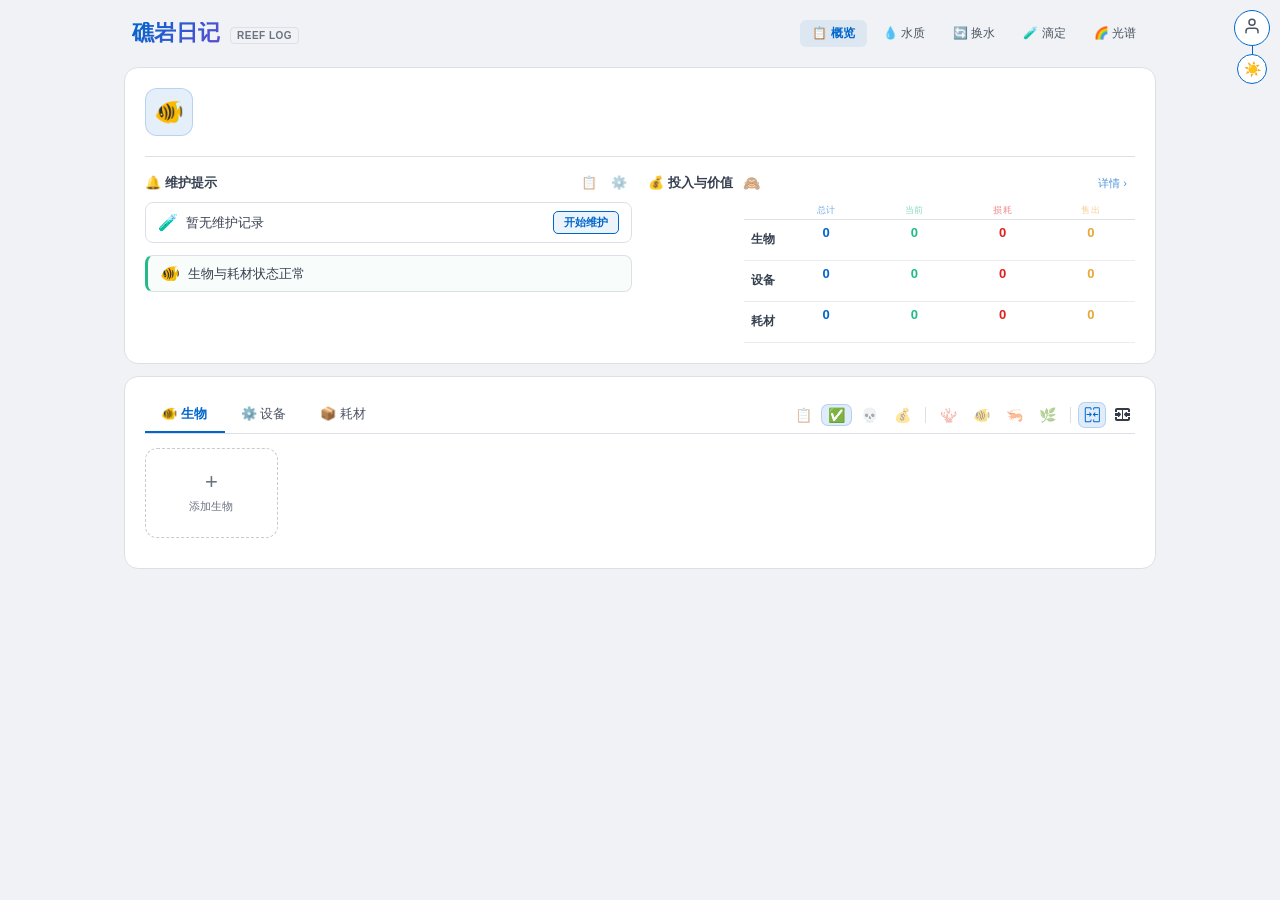
==== commit 242c309e: "功能优化" ====
--- a/index.html
+++ b/index.html
@@ -466,7 +466,7 @@
 <div class="modal-overlay" id="dataModal" onclick="if(event.target===this)closeModal()">
   <div class="modal">
     <div class="modal-hd">
-      <h3><span class="dot"></span>水质数据<button class="btn-reset" onclick="resetAll()" title="重置">↻</button></h3>
+      <h3><span class="dot"></span>水质数据<button class="btn-reset" onclick="resetAll()" title="重置">↻</button><button class="btn-sm2" onclick="doExport()" title="导出数据">↗</button><button class="btn-sm2" onclick="document.getElementById('wImpFile').click()" title="导入数据">↙</button><input type="file" id="wImpFile" accept=".json" style="display:none" onchange="doImport(this)"></h3>
       <button class="modal-close" onclick="closeModal()">✕</button>
     </div>
     <div class="modal-bd">
@@ -583,7 +583,9 @@
           </div>
           <div class="cloud-row" style="margin-top:6px">
             <span class="cloud-val" id="cloudStatus"></span>
-          </div>
+            <button class="cloud-link" id="cloudDiffBtn" style="display:none" onclick="SYNC_showDiff()">查看差异</button>
+          </div>
+          <div id="cloudDiffBox" style="display:none"></div>
         </div>
 
         <!-- Backup record -->
@@ -594,6 +596,7 @@
           </div>
           <div class="cloud-row" style="margin-top:6px">
             <span class="cloud-val" id="cloudLastTime">—</span>
+            <button class="cloud-link" id="cloudRestoreDiffBtn" style="display:none" onclick="SYNC_showRestoreDiff()">查看差异</button>
           </div>
         </div>
       </div>
--- a/css/header.css
+++ b/css/header.css
@@ -74,3 +74,17 @@
 .sync-account-box input:focus{border-color:var(--accent)}
 .sync-account-btns{display:flex;gap:8px;margin-top:14px}
 .sync-account-btns .btn{flex:1}
+
+/* Diff panel */
+.cloud-diff{margin-top:8px;padding:10px 12px;border-radius:8px;background:var(--input-bg);border:1px solid var(--border);max-height:200px;overflow-y:auto}
+.cloud-diff-title{font-size:11px;font-weight:600;color:var(--text3);margin-bottom:8px;letter-spacing:.3px}
+.cloud-diff-empty{font-size:12px;color:var(--text4);text-align:center;padding:8px 0}
+.cloud-diff-sec{margin-bottom:8px}
+.cloud-diff-sec:last-child{margin-bottom:0}
+.cloud-diff-badge{display:inline-block;font-size:10px;font-weight:600;padding:2px 7px;border-radius:4px;margin-bottom:4px;letter-spacing:.2px}
+.cloud-diff-badge.add{background:color-mix(in srgb,#22bb88 12%,transparent);color:#22bb88}
+.cloud-diff-badge.del{background:color-mix(in srgb,#e74c3c 12%,transparent);color:#e74c3c}
+.cloud-diff-badge.chg{background:color-mix(in srgb,#f59e0b 12%,transparent);color:#f59e0b}
+.cloud-diff-item{display:flex;align-items:center;gap:6px;padding:2px 0;font-size:12px;color:var(--text2)}
+.cloud-diff-name{font-weight:500}
+.cloud-diff-detail{font-size:11px;color:var(--text4)}
--- a/css/water.css
+++ b/css/water.css
@@ -2,7 +2,7 @@
 .card{background:var(--card);border:1px solid var(--border);border-radius:14px;padding:20px;position:relative;transition:border-color .4s,box-shadow .4s,background .3s}
 .card:hover{border-color:var(--card-hover-border);box-shadow:0 4px 24px var(--card-hover-shadow)}
 .card-toolbar{display:flex;align-items:center;gap:8px;margin-bottom:12px}
-.qb-date{background:var(--input-bg);border:1px solid var(--border);color:var(--text);padding:5px 8px;border-radius:7px;font-size:12px;font-weight:500;outline:none;transition:border-color .3s;width:96px;flex-shrink:0}
+.qb-date{background:var(--input-bg);border:1px solid var(--border);color:var(--text);padding:5px 8px;border-radius:7px;font-size:12px;font-weight:500;outline:none;transition:border-color .3s;width:120px;flex-shrink:0}
 .qb-date:focus{border-color:var(--accent)}
 .qb-fields{display:flex;gap:5px;align-items:center;flex:1;min-width:0}
 .qb-field{display:flex;align-items:center;gap:3px;flex:1;min-width:0}
@@ -104,6 +104,8 @@
 .btn-del:hover{background:color-mix(in srgb,var(--warn) 18%,transparent);border-color:var(--warn)}
 .btn-reset{background:0;border:none;color:var(--text5);font-size:15px;cursor:pointer;transition:color .3s,transform .3s;padding:4px;line-height:1;margin-left:8px}
 .btn-reset:hover{color:var(--warn);transform:rotate(-45deg)}
+.btn-sm2{background:0;border:none;color:var(--text5);font-size:13px;cursor:pointer;transition:color .2s;padding:4px 6px;line-height:1;margin-left:4px}
+.btn-sm2:hover{color:var(--accent)}
 .val-warn{color:var(--warn) !important;font-weight:700 !important}
 .nf-overlay{display:none;position:fixed;inset:0;background:rgba(0,0,0,0);z-index:300;align-items:center;justify-content:center;transition:background .3s}
 .nf-overlay.open{display:flex;background:rgba(0,0,0,.5)}
--- a/css/maintain.css
+++ b/css/maintain.css
@@ -139,10 +139,13 @@
 
 /* History */
 .mt-history-list{display:flex;flex-direction:column;gap:10px}
-.mt-history-item{padding:14px 16px;border-radius:10px;background:color-mix(in srgb,var(--border) 10%,transparent);font-size:13px;color:var(--text2);line-height:1.8;border:1px solid transparent;transition:all .15s}
+.mt-history-item{padding:10px 14px;border-radius:8px;background:color-mix(in srgb,var(--border) 10%,transparent);font-size:13px;color:var(--text2);line-height:1.6;border:1px solid transparent;transition:all .15s}
 .mt-history-item:hover{border-color:var(--border)}
-.mt-history-item .mt-h-date{font-weight:700;color:var(--text);font-size:14px}
-.mt-history-item .mt-h-detail{color:var(--text3);margin-top:4px}
+.mt-history-item .mt-h-date{font-weight:700;color:var(--text);font-size:13px}
+.mt-history-item .mt-h-detail{color:var(--text3);margin-top:2px}
+.mt-history-item.mt-h-inline{display:flex;align-items:center;gap:8px}
+.mt-history-item.mt-h-inline .mt-h-date{flex-shrink:0}
+.mt-history-item.mt-h-inline .mt-h-detail{margin-top:0;white-space:nowrap;overflow:hidden;text-overflow:ellipsis}
 
 /* History tabs */
 .mt-h-tabs{display:flex;gap:0;margin-bottom:14px;border:1px solid var(--border2);border-radius:8px;overflow:hidden}
--- a/css/profile.css
+++ b/css/profile.css
@@ -280,8 +280,8 @@
 .pf-maint-row.ok{border-left:3px solid #22bb88;background:color-mix(in srgb,#22bb88 3%,var(--card))}
 .pf-maint-icon{font-size:16px;flex-shrink:0}
 .pf-maint-row b{font-weight:600;color:var(--text)}
-.pf-maint-hi{color:#e74c3c;font-weight:600;font-size:11px}
-.pf-maint-lo{color:#3b82f6;font-weight:600;font-size:11px}
+.pf-maint-hi{color:#e74c3c;font-weight:600}
+.pf-maint-lo{color:#e74c3c;font-weight:600}
 
 /* Divider between modules */
 .pf-divider{height:1px;background:var(--border);margin:16px 0}
@@ -291,7 +291,7 @@
 /* Water quality values row */
 .pf-maint-vals{display:flex;flex-wrap:wrap;gap:6px 12px;padding:4px 12px 8px 36px;font-size:12px;color:var(--text3)}
 .pf-maint-vals span{white-space:nowrap}
-.pf-maint-vals .pf-maint-lo{color:#3b82f6;font-weight:600}
+.pf-maint-vals .pf-maint-lo{color:#e74c3c;font-weight:600}
 .pf-maint-vals .pf-maint-hi{color:#e74c3c;font-weight:600}
 
 /* === Backup Overlay === */
@@ -308,8 +308,10 @@
 
 /* Two-column layout for overview */
 .pf-columns{display:flex;gap:16px;align-items:stretch}
-.pf-col-left{flex:1;min-width:0}
-.pf-col-right{flex:1;min-width:0}
+.pf-col-left{flex:1;min-width:0;display:flex;flex-direction:column}
+.pf-col-right{flex:1;min-width:0;display:flex;flex-direction:column}
+#pfMaintBox{flex:1;display:flex;flex-direction:column;gap:6px}
+#pfInvestBox{flex:1;display:flex;flex-direction:column;justify-content:center}
 @media(max-width:520px){.pf-columns{flex-direction:column}}
 
 /* Eye toggle button */
@@ -331,9 +333,9 @@
 .inv-days{font-size:10px;color:var(--text4);margin-top:3px;font-weight:400}
 
 /* === Investment layout === */
-.pf-inv-layout{display:flex;align-items:stretch}
-.pf-inv-summary{width:88px;flex-shrink:0;overflow:hidden;padding-right:8px;transition:width .35s cubic-bezier(.4,0,.2,1),opacity .3s ease,padding .35s cubic-bezier(.4,0,.2,1)}
-#pfInvestBox:not(.pf-show-amounts) .pf-inv-summary{width:0;opacity:0;padding-right:0;height:0;min-height:0}
+.pf-inv-layout{display:flex;align-items:flex-start;gap:8px}
+.pf-inv-summary{width:88px;flex-shrink:0;padding-right:8px;transition:opacity .3s ease,visibility 0s 0s}
+#pfInvestBox:not(.pf-show-amounts) .pf-inv-summary{opacity:0;visibility:hidden;pointer-events:none;transition:opacity .3s ease,visibility 0s .3s}
 .pf-inv-table-wrap{flex:1;min-width:0;overflow:hidden}
 .pf-inv-table{width:100%;border-collapse:collapse;font-size:12px;table-layout:fixed}
 .pf-inv-table th{font-size:9px;font-weight:500;padding:1px 4px 2px;letter-spacing:.4px;border-bottom:1px solid var(--border);text-align:center;background:none}
@@ -342,7 +344,7 @@
 .pf-th-cur{color:color-mix(in srgb,#22bb88 55%,transparent)}
 .pf-th-loss{color:color-mix(in srgb,var(--warn) 55%,transparent)}
 .pf-th-sold{color:color-mix(in srgb,#e8a735 55%,transparent)}
-.pf-inv-table td{padding:5px 4px;vertical-align:middle;cursor:pointer;transition:background .15s;text-align:center}
+.pf-inv-table td{padding:5px 4px;vertical-align:middle;cursor:pointer;transition:background .15s;text-align:center;height:32px}
 .pf-inv-table tbody tr:hover td{background:color-mix(in srgb,var(--accent) 4%,transparent)}
 .pf-inv-card{padding:5px 8px;border-radius:6px;background:color-mix(in srgb,var(--border) 8%,transparent);margin-bottom:4px}
 .pf-inv-card:last-child{margin-bottom:0}
@@ -353,8 +355,8 @@
 .pf-inv-card.green .pf-inv-card-name{color:#22bb88;font-weight:500}
 .pf-inv-card.green .pf-inv-card-val{color:#22bb88}
 .pf-inv-name{font-size:12px;font-weight:600;color:var(--text2);text-align:left}
-.pf-inv-cell{display:flex;flex-direction:column;align-items:center;gap:1px}
-.pf-inv-cell b{font-size:13px;font-weight:700;color:var(--text);line-height:1.3}
+.pf-inv-cell{display:flex;flex-direction:column;align-items:center;justify-content:center}
+.pf-inv-cell b{font-size:13px;font-weight:700;color:var(--text);line-height:1.3;transition:transform .3s ease}
 .pf-inv-cell .pf-inv-val{font-size:10px;font-weight:500;color:var(--text4);line-height:1.3}
 /* 列颜色 */
 .pf-inv-total b{color:var(--accent)}
@@ -366,9 +368,11 @@
 .pf-inv-sold b{color:#e8a735}
 .pf-inv-sold .pf-inv-val{color:color-mix(in srgb,#e8a735 50%,transparent)}
 
-/* 金额隐藏/显示 - 保留空间，高度不变 */
-.pf-inv-val,.pf-inv-card-val{visibility:hidden;opacity:0;transform:translateY(-3px);transition:opacity .3s ease,transform .3s ease,visibility 0s .3s}
-.pf-show-amounts .pf-inv-val,.pf-show-amounts .pf-inv-card-val{visibility:visible;opacity:1;transform:translateY(0);transition:opacity .3s ease,transform .3s ease,visibility 0s 0s}
+/* 金额隐藏/显示 - 固定行高，金额隐藏时数量居中 */
+.pf-inv-val,.pf-inv-card-val{visibility:hidden;opacity:0;transition:opacity .3s ease,visibility 0s .3s}
+.pf-show-amounts .pf-inv-val,.pf-show-amounts .pf-inv-card-val{visibility:visible;opacity:1;transition:opacity .3s ease,visibility 0s 0s}
+#pfInvestBox:not(.pf-show-amounts) .pf-inv-cell{justify-content:center}
+.pf-show-amounts .pf-inv-cell{justify-content:flex-start}
 
 /* 封面背景适配 */
 .pf-cover-bg.active~.pf-columns .pf-inv-card-val{color:rgba(255,255,255,.95);text-shadow:0 1px 2px rgba(0,0,0,.4)}
